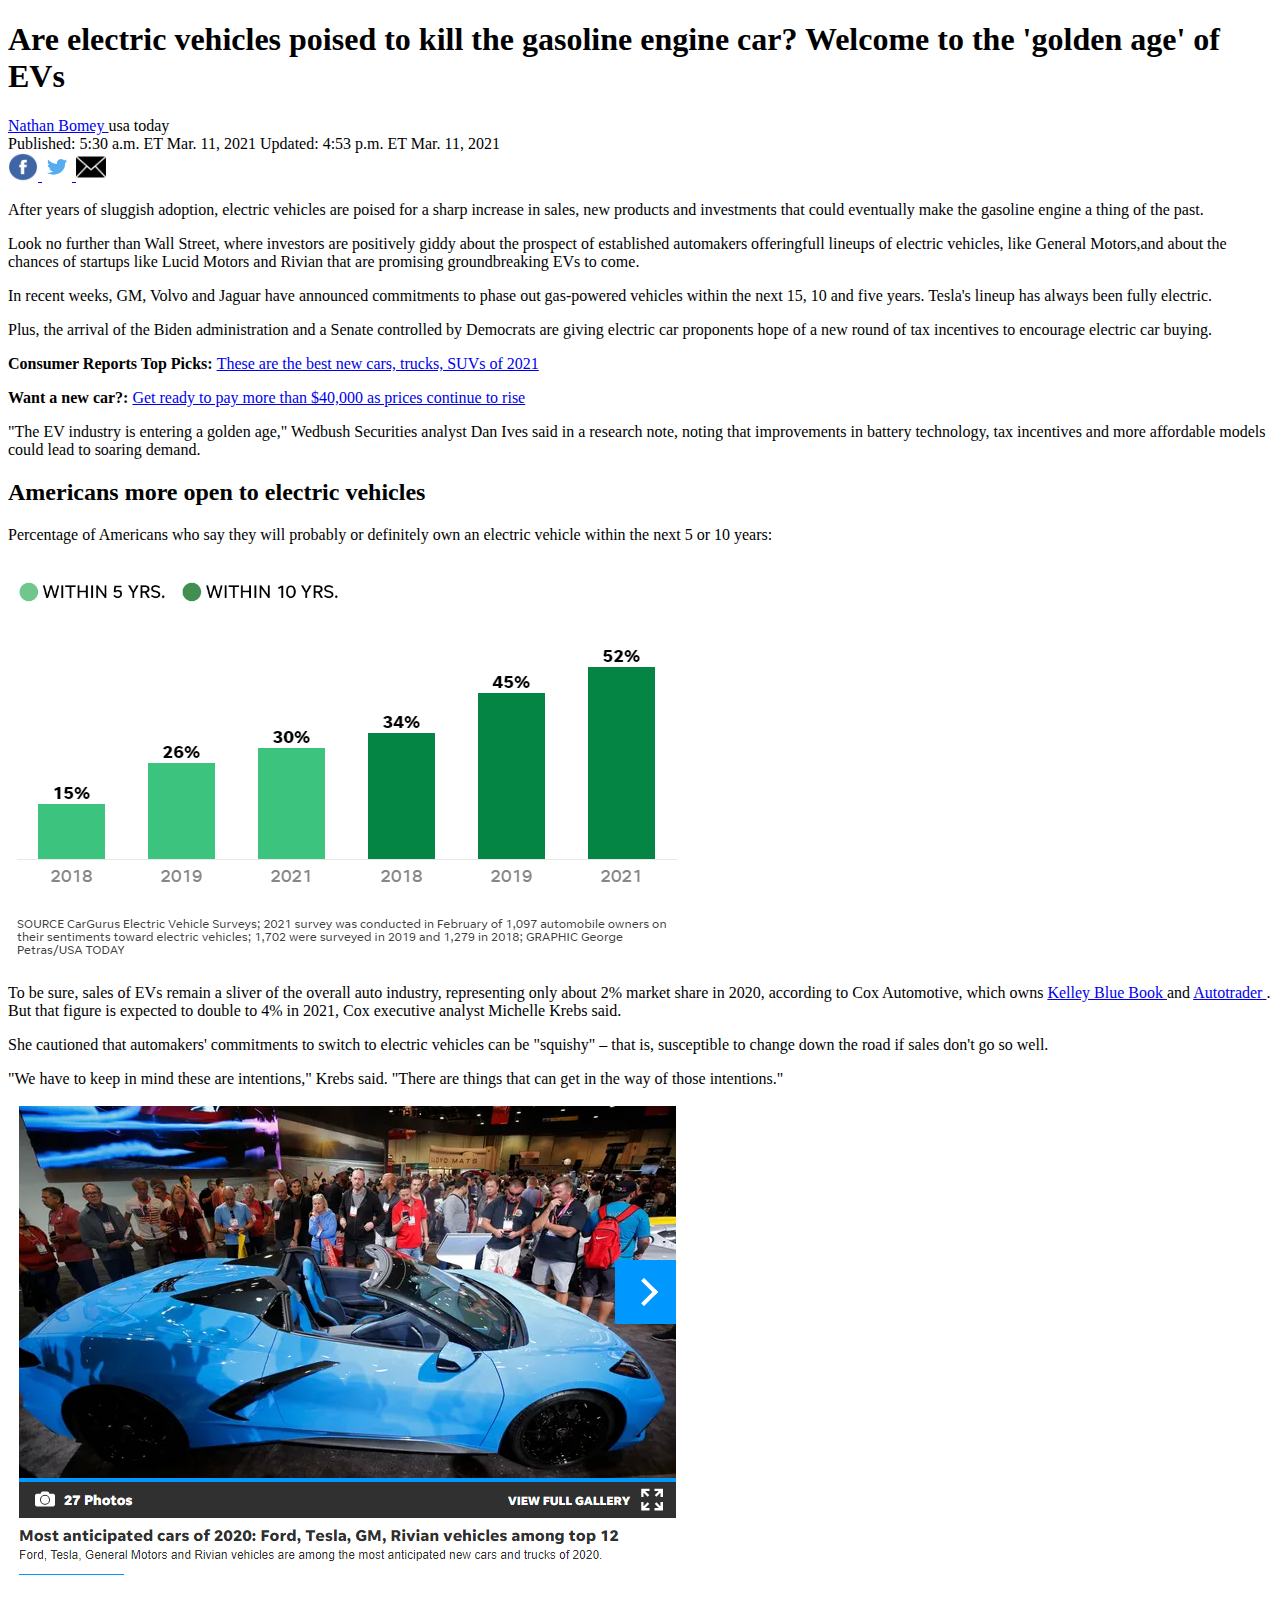
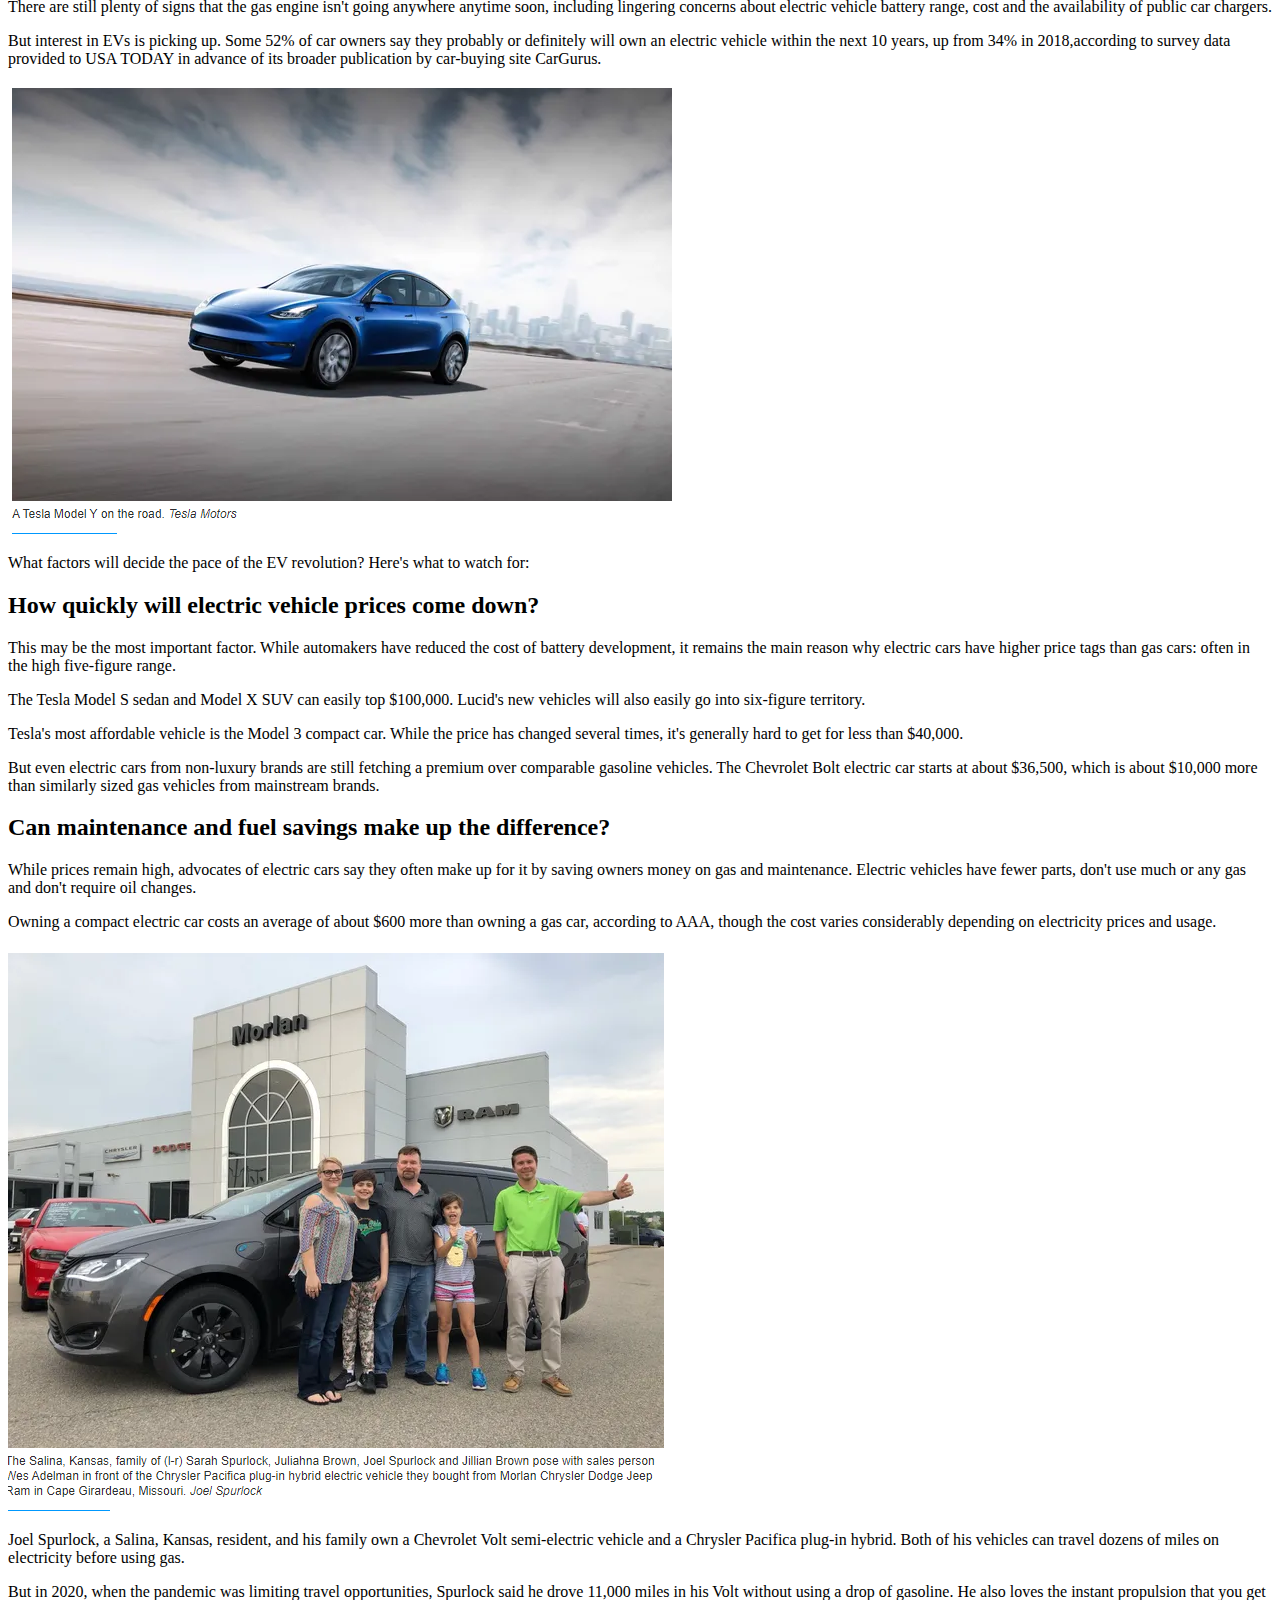
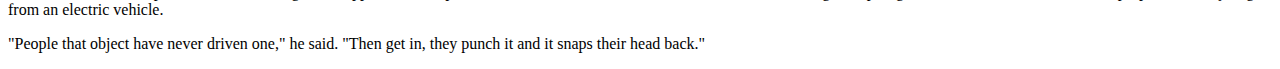
==== index.html @ 14d00162 "edicion" ====
<!DOCTYPE html>
<html>
    <head>
        <title>Electric vehicles threaten engines: GM, Volvo, Jaguar ditch gas cars</title> 
    </head>
    <body>
        <h1>
            Are electric vehicles poised to kill the gasoline engine car? Welcome to the 'golden age' of EVs
        </h1>
        <a href="https://www.usatoday.com/staff/2646746001/nathan-bomey/">
            Nathan Bomey
        </a> usa today
        <div>
            Published: 5:30 a.m. ET Mar. 11, 2021 Updated: 4:53 p.m. ET Mar. 11, 2021
        </div>
        <a href="https://www.facebook.com/dialog/share?display=popup&app_id=215046668549694&href=https%3A%2F%2Fwww.usatoday.com%2Fstory%2Fmoney%2Fcars%2F2021%2F03%2F11%2Felectric-vehicles-tesla-gm-lucid-rivian-volvo-gas-cars%2F4581584001%2F">
            <img src="facebook.png" width="30" height="28">
        </a>
        <a href="https://twitter.com/intent/tweet?url=https%3A%2F%2Fwww.usatoday.com%2Fstory%2Fmoney%2Fcars%2F2021%2F03%2F11%2Felectric-vehicles-tesla-gm-lucid-rivian-volvo-gas-cars%2F4581584001%2F&text=Are%20electric%20vehicles%20poised%20to%20kill%20the%20gasoline%20engine%20car%3F%20Welcome%20to%20the%20%27golden%20age%27%20of%20EVs&via=
        usatoday">
            <img src="twitter.png" width="30" height="28">
        </a>
        <a href="mailto:?subject=Are%20electric%20vehicles%20poised%20to%20kill%20the%20gasoline%20engine%20car%3F%20Welcome%20to%20the%20'golden%20age'%20of%20EVs%20-%20from%20USA%20TODAY&amp;body=Are%20electric%20vehicles%20poised%20to%20kill%20the%20gasoline%20engine%20car%3F%20Welcome%20to%20the%20'golden%20age'%20of%20EVs%0A%0AAfter%20years%20of%20sluggish%20adoption%2C%20electric%20cars%20are%20poised%20for%20a%20surge%20in%20sales%20and%20products%20that%20could%20make%20the%20gas%20engine%20a%20thing%20of%20the%20past.%0A%0ACheck%20out%20this%20story%20on%20usatoday.com%3A%20https%3A%2F%2Fwww.usatoday.com%2Fstory%2Fmoney%2Fcars%2F2021%2F03%2F11%2Felectric-vehicles-tesla-gm-lucid-rivian-volvo-gas-cars%2F4581584001%2F">
            <img src="sobre.png" width="30" height="28">
        </a>
        <p>
            After years of sluggish adoption, electric vehicles are poised for a sharp increase in sales,
            new products and investments that could eventually make the gasoline engine a thing of the past.
        </p>
        <p>
            Look no further than Wall Street, where investors are positively giddy about the prospect of established 
            automakers offeringfull lineups of electric vehicles, like General Motors,and about the chances of startups
            like Lucid Motors and Rivian that are promising groundbreaking EVs to come.
        </p> 
        <p>
            In recent weeks, GM, Volvo and Jaguar have announced commitments to phase out gas-powered vehicles 
            within the next 15, 10 and five years. Tesla's lineup has always been fully electric.
        </p>
        <p>
            Plus, the arrival of the Biden administration and a Senate controlled by Democrats are giving electric
            car proponents hope of a new round of tax incentives to encourage electric car buying.
        </p>
        <p>
            <strong>
                Consumer Reports Top Picks:
            </strong>
            <a href="https://www.usatoday.com/story/money/cars/2021/02/18/consumer-reports-2021-top-picks-new-cars-trucks-suvs/6763979002/">
            These are the best new cars, trucks, SUVs of 2021
            </a>
        </p>
        <p>
            <strong>
                Want a new car?:
            </strong>
            <a href="https://www.usatoday.com/story/money/cars/2021/01/07/new-cars-trucks-suvs-financing-downpayment-prices/4139776001/">
                Get ready to pay more than $40,000 as prices continue to rise
            </a>
        </p>      
        <p>
            "The EV industry is entering a golden age," Wedbush Securities analyst Dan Ives said in a research note, 
            noting that improvements in battery technology, tax incentives and more affordable models could lead to 
            soaring demand.
        </p>  
        <h2>
             <strong>
                Americans more open to electric vehicles
             </strong>
        </h2> 
        <p>
            Percentage of Americans who say they will probably or definitely own an electric vehicle within the next
             5 or 10 years:
        </p> 
        <img src="grafico.png">
        <p>
            To be sure, sales of EVs remain a sliver of the overall auto industry, representing only about 2% market 
            share in 2020, according to Cox Automotive, which owns 
            <a href="https://www.kbb.com">
                Kelley Blue Book
            </a>  and 
            <a href="https://www.autotrader.com">
                Autotrader
            </a> . But that figure 
            is expected to double to 4% in 2021, Cox executive analyst Michelle Krebs said.
        </p>
        <p>
            She cautioned that automakers' commitments to switch to electric vehicles can be "squishy" – that is, 
            susceptible to change down the road if sales don't go so well.
        </p>
        <p>
            "We have to keep in mind these are intentions," Krebs said. "There are things that can get in the way 
            of those intentions."
        </p>
        <img src="gallery.png">
        <p>
            There are still plenty of signs that the gas engine isn't going anywhere anytime soon, including 
            lingering concerns about electric vehicle battery range, cost and the availability of public car chargers.
        </p>
        <p>
            But interest in EVs is picking up. Some 52% of car owners say they probably or definitely will own an 
            electric vehicle within the next 10 years, up from 34% in 2018,according to survey data provided to USA
             TODAY in advance of its broader publication by car-buying site CarGurus.
        </p>
        <img src="tesla.png">
        <p>
            What factors will decide the pace of the EV revolution? Here's what to watch for:
        </p>
        <h2>
            <strong>
                How quickly will electric vehicle prices come down?
            </strong> 
        </h2>
        <p>
            This may be the most important factor. While automakers have reduced the cost of battery development,
             it remains the main reason why electric cars have higher price tags than gas cars: often in the high 
             five-figure range.
        </p>
        <p>
            The Tesla Model S sedan and Model X SUV can easily top $100,000. Lucid's new vehicles will also easily
             go into six-figure territory.
        </p>
        <p>
            Tesla's most affordable vehicle is the Model 3 compact car. While the price has changed several times, 
            it's generally hard to get for less than $40,000.
        </p>
        <p>
            But even electric cars from non-luxury brands are still fetching a premium over comparable gasoline 
            vehicles. The Chevrolet Bolt electric car starts at about $36,500, which is about $10,000 more than 
            similarly sized gas vehicles from mainstream brands.
        </p>
        <h2>
            <strong>
                Can maintenance and fuel savings make up the difference?
            </strong>
        </h2>
        <p>
            
            While prices remain high, advocates of electric cars say they often make up for it by saving owners
             money on gas and maintenance. Electric vehicles have fewer parts, don't use much or any gas and don't
              require oil changes.
        </p>
        <p>
            Owning a compact electric car costs an average of about $600 more than owning a gas car, according to AAA,
             though the cost varies considerably depending on electricity prices and usage.
        </p>
        <img src="family.png">
        <p>
            Joel Spurlock, a Salina, Kansas, resident, and his family own a Chevrolet Volt semi-electric vehicle and a
             Chrysler Pacifica plug-in hybrid. Both of his vehicles can travel dozens of miles on electricity before 
             using gas.
        </p>
        <p>
            But in 2020, when the pandemic was limiting travel opportunities, Spurlock said he drove 11,000 miles in
             his Volt without using a drop of gasoline. He also loves the instant propulsion that you get from an 
             electric vehicle.
        </p>
        <p>
            "People that object have never driven one," he said. "Then get in, they punch it and it snaps their head 
            back."
        </p>
    </body>



</html>
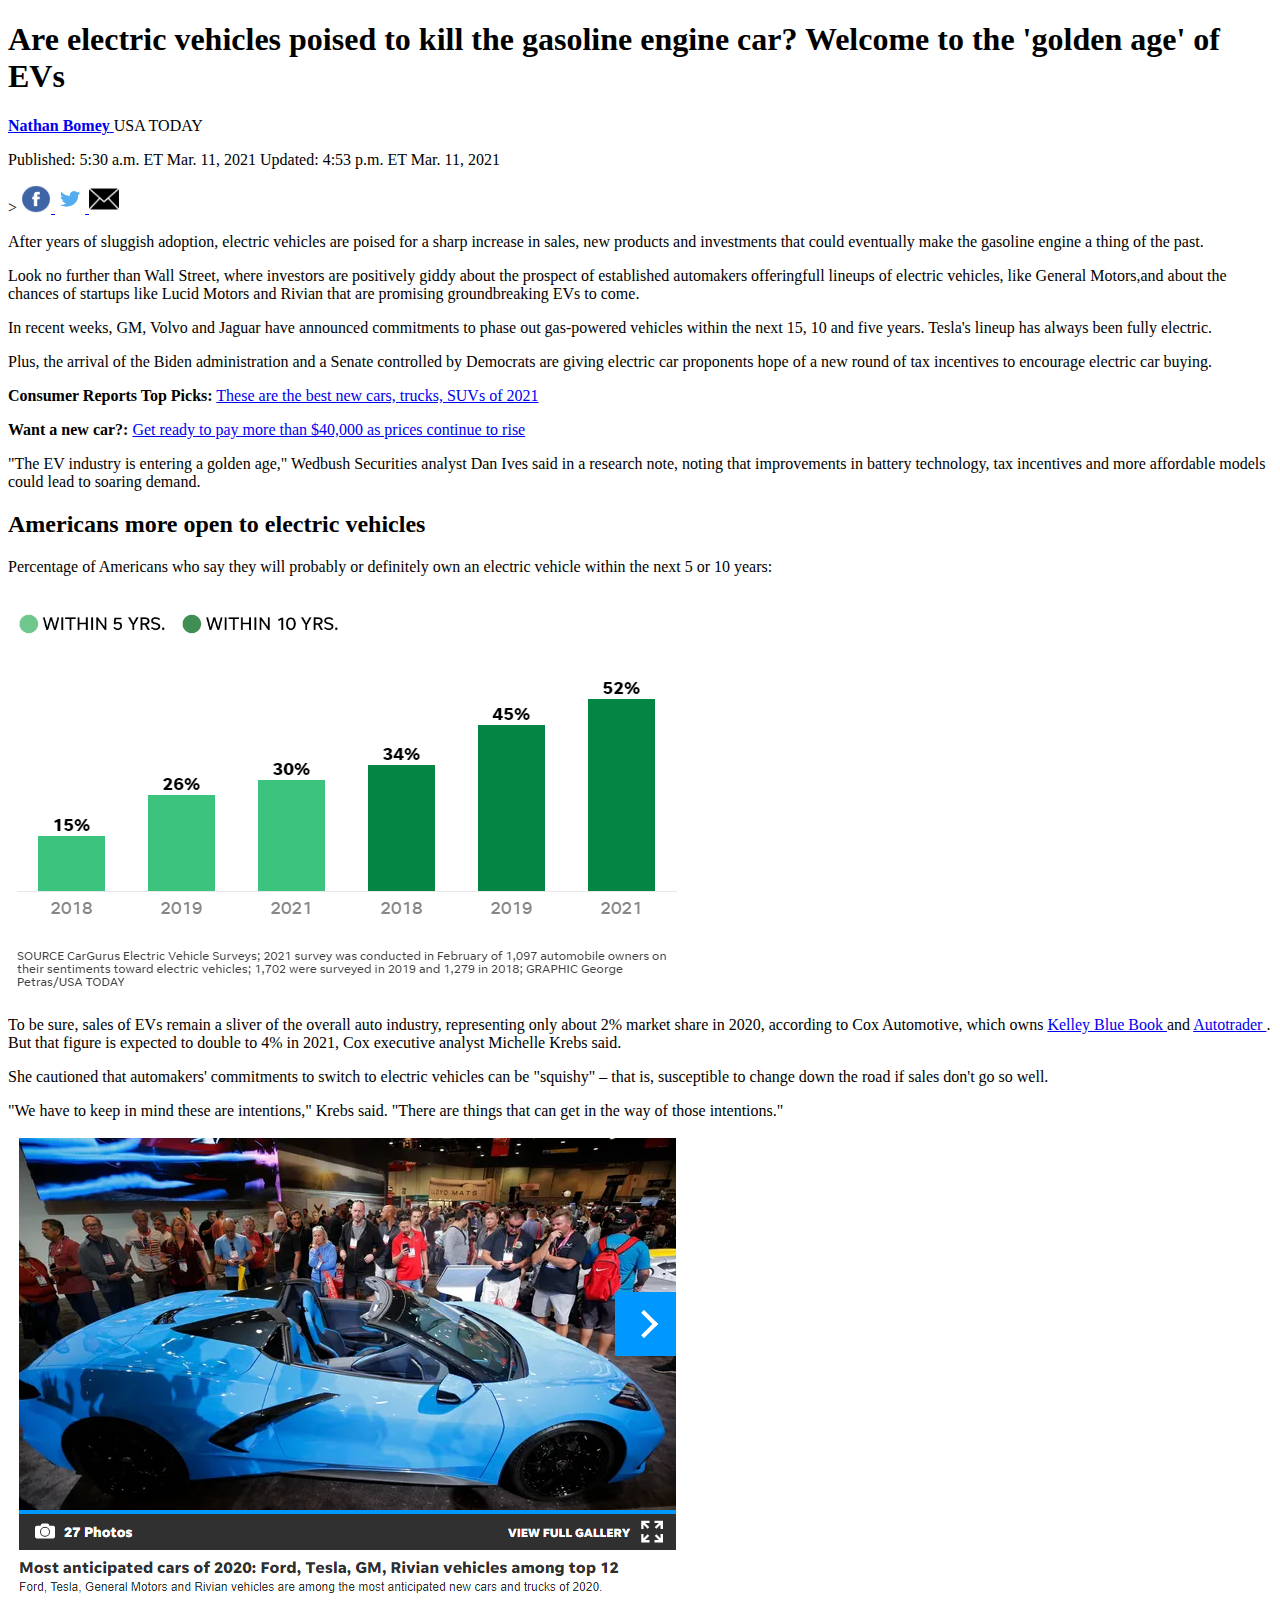
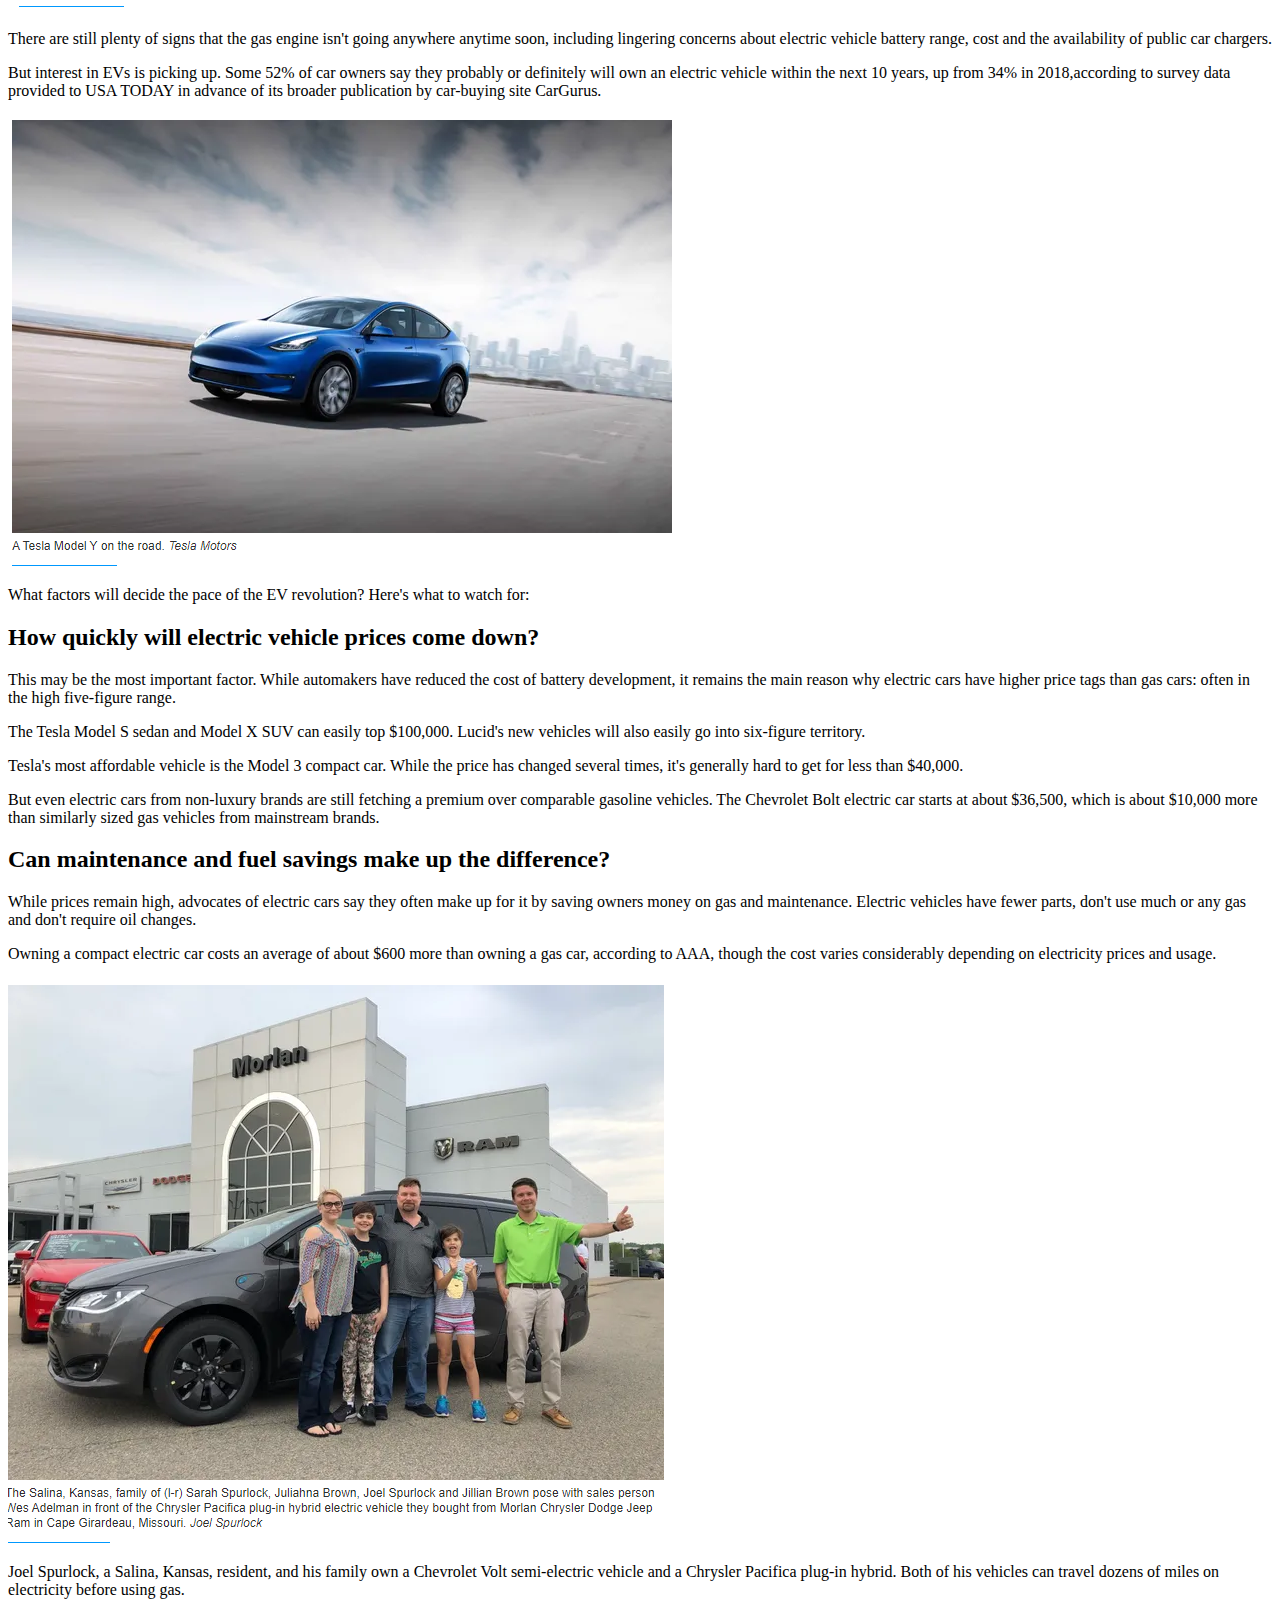
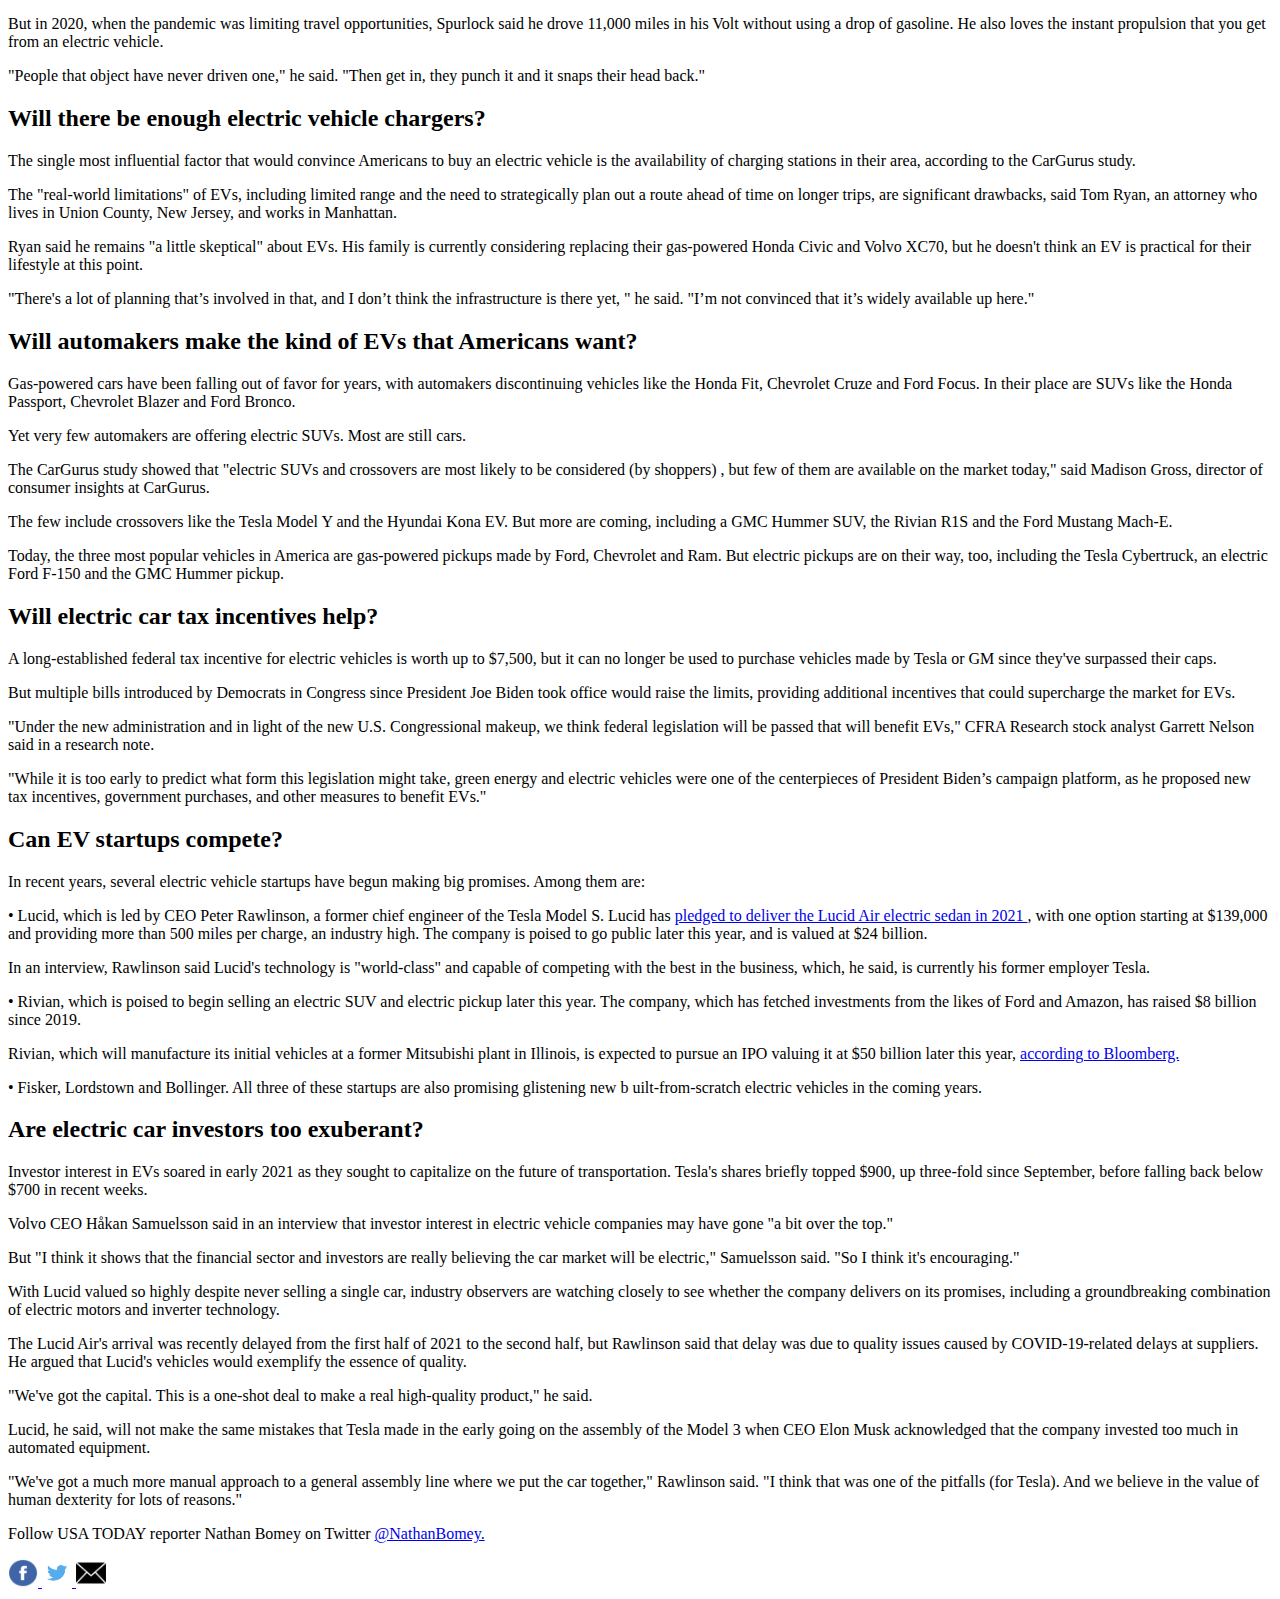
==== commit 79986fcc: "Correccion strong" ====
--- a/index.html
+++ b/index.html
@@ -8,20 +8,23 @@
             Are electric vehicles poised to kill the gasoline engine car? Welcome to the 'golden age' of EVs
         </h1>
         <a href="https://www.usatoday.com/staff/2646746001/nathan-bomey/">
-            Nathan Bomey
-        </a> usa today
-        <div>
+            <strong>Nathan Bomey</strong>
+        </a> 
+        <span style="text-transform:uppercase;">
+            usa today
+        </span>
+        <p>
             Published: 5:30 a.m. ET Mar. 11, 2021 Updated: 4:53 p.m. ET Mar. 11, 2021
-        </div>
+        </p>>
         <a href="https://www.facebook.com/dialog/share?display=popup&app_id=215046668549694&href=https%3A%2F%2Fwww.usatoday.com%2Fstory%2Fmoney%2Fcars%2F2021%2F03%2F11%2Felectric-vehicles-tesla-gm-lucid-rivian-volvo-gas-cars%2F4581584001%2F">
-            <img src="facebook.png" width="30" height="28">
+            <img src="semana 6/facebook.png" width="30" height="28">
         </a>
         <a href="https://twitter.com/intent/tweet?url=https%3A%2F%2Fwww.usatoday.com%2Fstory%2Fmoney%2Fcars%2F2021%2F03%2F11%2Felectric-vehicles-tesla-gm-lucid-rivian-volvo-gas-cars%2F4581584001%2F&text=Are%20electric%20vehicles%20poised%20to%20kill%20the%20gasoline%20engine%20car%3F%20Welcome%20to%20the%20%27golden%20age%27%20of%20EVs&via=
         usatoday">
-            <img src="twitter.png" width="30" height="28">
+            <img src="semana 6/twitter.png" width="30" height="28">
         </a>
         <a href="mailto:?subject=Are%20electric%20vehicles%20poised%20to%20kill%20the%20gasoline%20engine%20car%3F%20Welcome%20to%20the%20'golden%20age'%20of%20EVs%20-%20from%20USA%20TODAY&amp;body=Are%20electric%20vehicles%20poised%20to%20kill%20the%20gasoline%20engine%20car%3F%20Welcome%20to%20the%20'golden%20age'%20of%20EVs%0A%0AAfter%20years%20of%20sluggish%20adoption%2C%20electric%20cars%20are%20poised%20for%20a%20surge%20in%20sales%20and%20products%20that%20could%20make%20the%20gas%20engine%20a%20thing%20of%20the%20past.%0A%0ACheck%20out%20this%20story%20on%20usatoday.com%3A%20https%3A%2F%2Fwww.usatoday.com%2Fstory%2Fmoney%2Fcars%2F2021%2F03%2F11%2Felectric-vehicles-tesla-gm-lucid-rivian-volvo-gas-cars%2F4581584001%2F">
-            <img src="sobre.png" width="30" height="28">
+            <img src="semana 6/sobre.png" width="30" height="28">
         </a>
         <p>
             After years of sluggish adoption, electric vehicles are poised for a sharp increase in sales,
@@ -41,17 +44,13 @@
             car proponents hope of a new round of tax incentives to encourage electric car buying.
         </p>
         <p>
-            <strong>
-                Consumer Reports Top Picks:
-            </strong>
+            <strong>Consumer Reports Top Picks:</strong>
             <a href="https://www.usatoday.com/story/money/cars/2021/02/18/consumer-reports-2021-top-picks-new-cars-trucks-suvs/6763979002/">
             These are the best new cars, trucks, SUVs of 2021
             </a>
         </p>
         <p>
-            <strong>
-                Want a new car?:
-            </strong>
+            <strong>Want a new car?:</strong>
             <a href="https://www.usatoday.com/story/money/cars/2021/01/07/new-cars-trucks-suvs-financing-downpayment-prices/4139776001/">
                 Get ready to pay more than $40,000 as prices continue to rise
             </a>
@@ -62,15 +61,13 @@
             soaring demand.
         </p>  
         <h2>
-             <strong>
-                Americans more open to electric vehicles
-             </strong>
+             <strong>Americans more open to electric vehicles</strong>
         </h2> 
         <p>
             Percentage of Americans who say they will probably or definitely own an electric vehicle within the next
              5 or 10 years:
         </p> 
-        <img src="grafico.png">
+        <img src="semana 6/grafico.png">
         <p>
             To be sure, sales of EVs remain a sliver of the overall auto industry, representing only about 2% market 
             share in 2020, according to Cox Automotive, which owns 
@@ -90,7 +87,7 @@
             "We have to keep in mind these are intentions," Krebs said. "There are things that can get in the way 
             of those intentions."
         </p>
-        <img src="gallery.png">
+        <img src="semana 6/gallery.png">
         <p>
             There are still plenty of signs that the gas engine isn't going anywhere anytime soon, including 
             lingering concerns about electric vehicle battery range, cost and the availability of public car chargers.
@@ -100,14 +97,12 @@
             electric vehicle within the next 10 years, up from 34% in 2018,according to survey data provided to USA
              TODAY in advance of its broader publication by car-buying site CarGurus.
         </p>
-        <img src="tesla.png">
+        <img src="semana 6/tesla.png">
         <p>
             What factors will decide the pace of the EV revolution? Here's what to watch for:
         </p>
         <h2>
-            <strong>
-                How quickly will electric vehicle prices come down?
-            </strong> 
+            <strong>How quickly will electric vehicle prices come down?</strong> 
         </h2>
         <p>
             This may be the most important factor. While automakers have reduced the cost of battery development,
@@ -128,9 +123,7 @@
             similarly sized gas vehicles from mainstream brands.
         </p>
         <h2>
-            <strong>
-                Can maintenance and fuel savings make up the difference?
-            </strong>
+            <strong>Can maintenance and fuel savings make up the difference?</strong>
         </h2>
         <p>
             
@@ -142,7 +135,7 @@
             Owning a compact electric car costs an average of about $600 more than owning a gas car, according to AAA,
              though the cost varies considerably depending on electricity prices and usage.
         </p>
-        <img src="family.png">
+        <img src="semana 6/family.png">
         <p>
             Joel Spurlock, a Salina, Kansas, resident, and his family own a Chevrolet Volt semi-electric vehicle and a
              Chrysler Pacifica plug-in hybrid. Both of his vehicles can travel dozens of miles on electricity before 
@@ -157,8 +150,161 @@
             "People that object have never driven one," he said. "Then get in, they punch it and it snaps their head 
             back."
         </p>
-    </body>
+        <h2>
+            <strong>Will there be enough electric vehicle chargers?</strong>
+        </h2>
+        <p>
+            The single most influential factor that would convince Americans to buy an electric vehicle is the 
+            availability of charging stations in their area, according to the CarGurus study.
+        </p>
+        <p>
+            The "real-world limitations" of EVs, including limited range and the need to strategically plan out a route
+             ahead of time on longer trips, are significant drawbacks, said Tom Ryan, an attorney who lives in Union
+              County, New Jersey, and works in Manhattan.
+        </p>
+        <p>
+            Ryan said he remains "a little skeptical" about EVs. His family is currently considering replacing their 
+            gas-powered Honda Civic and Volvo XC70, but he doesn't think an EV is practical for their lifestyle at 
+            this point.
+        </p>
+        <p>
+            "There's a lot of planning that’s involved in that, and I don’t think the infrastructure is there yet,
+            " he said. "I’m not convinced that it’s widely available up here."
+        </p>
+        <h2>
+            <strong>Will automakers make the kind of EVs that Americans want?</strong>
+        </h2>
+        <p>
+            Gas-powered cars have been falling out of favor for years, with automakers discontinuing vehicles like 
+            the Honda Fit, Chevrolet Cruze and Ford Focus. In their place are SUVs like the Honda Passport, 
+            Chevrolet Blazer and Ford Bronco.
+        </p>
+        <p>
+            Yet very few automakers are offering electric SUVs. Most are still cars.
+        </p>
+        <p>
+            The CarGurus study showed that "electric SUVs and crossovers are most likely to be considered (by shoppers)
+            , but few of them are available on the market today," said Madison Gross, director of consumer insights at 
+            CarGurus.    
+        </p>
+        <p>
+            The few include crossovers like the Tesla Model Y and the Hyundai Kona EV. But more are coming, including
+             a GMC Hummer SUV, the Rivian R1S and the Ford Mustang Mach-E.
+        </p>
+        <p>
+            Today, the three most popular vehicles in America are gas-powered pickups made by Ford, Chevrolet and Ram.
+             But electric pickups are on their way, too, including the Tesla Cybertruck, an electric Ford F-150 and the
+              GMC Hummer pickup.
+        </p>
+        <h2>
+            <strong>Will electric car tax incentives help?</strong>
+        </h2>
+        <p>
+            A long-established federal tax incentive for electric vehicles is worth up to $7,500, but it can no longer
+             be used to purchase vehicles made by Tesla or GM since they've surpassed their caps.
+        </p>
+        <p>
+            But multiple bills introduced by Democrats in Congress since President Joe Biden took office would raise 
+            the limits, providing additional incentives that could supercharge the market for EVs.
+        </p>
+        <p>
+            "Under the new administration and in light of the new U.S. Congressional makeup, we think federal 
+            legislation will be passed that will benefit EVs," CFRA Research stock analyst Garrett Nelson said in a 
+            research note.
+        </p>
+        <p>
+            "While it is too early to predict what form this legislation might take, green energy and electric vehicles
+             were one of the centerpieces of President Biden’s campaign platform, as he proposed new tax incentives, 
+             government purchases, and other measures to benefit EVs."
+        </p>
+        <h2>
+            <strong>Can EV startups compete?</strong>
+        </h2>
+        <p>
+            In recent years, several electric vehicle startups have begun making big promises. Among them are:
+        </p>
+        <p>
+            • Lucid, which is led by CEO Peter Rawlinson, a former chief engineer of the Tesla Model S. Lucid has
+            <a href="https://www.usatoday.com/story/money/cars/2020/09/09/lucid-air-lucid-motors-electric-car/5748925002/">
+                 pledged to deliver the Lucid Air electric sedan in 2021
+            </a>
+            , with one option starting at $139,000 and 
+             providing more than 500 miles per charge, an industry high. The company is poised to go public later 
+             this year, and is valued at $24 billion.
+        </p>
+        <p>
+             In an interview, Rawlinson said Lucid's technology is "world-class" and capable of competing with the 
+             best in the business, which, he said, is currently his former employer Tesla.
+        </p>
+        <p>
+            • Rivian, which is poised to begin selling an electric SUV and electric pickup later this year. The 
+            company, which has fetched investments from the likes of Ford and Amazon, has raised $8 billion since 2019.
+        </p>
+        <p>
+            Rivian, which will manufacture its initial vehicles at a former Mitsubishi plant in Illinois, is expected 
+            to pursue an IPO valuing it at $50 billion later this year, 
+            <a href="https://www.bloomberg.com/news/articles/2021-03-09/amazon-backed-rivian-seeks-3-in-a-row-ev-debuts-defying-history">
+                according to Bloomberg.
+            </a>
+        </p>
+        <p>
+            • Fisker, Lordstown and Bollinger. All three of these startups are also promising glistening new b
+            uilt-from-scratch electric vehicles in the coming years.
+        </p>
+        <h2>
+            <strong>Are electric car investors too exuberant?</strong>
+        </h2>
+        <p>
+            Investor interest in EVs soared in early 2021 as they sought to capitalize on the future of transportation.
+             Tesla's shares briefly topped $900, up three-fold since September, before falling back below $700 in 
+             recent weeks. 
+        </p>
+        <p>
+            Volvo CEO Håkan Samuelsson said in an interview that investor interest in electric vehicle companies may 
+            have gone "a bit over the top."
+        </p>
+        <p>
+            But "I think it shows that the financial sector and investors are really believing the car market will 
+            be electric," Samuelsson said. "So I think it's encouraging."
+        </p>
+        <p>
+            With Lucid valued so highly despite never selling a single car, industry observers are watching closely 
+            to see whether the company delivers on its promises, including a groundbreaking combination of electric 
+            motors and inverter technology.
+        </p>
+        <p>
+            The Lucid Air's arrival was recently delayed from the first half of 2021 to the second half, but Rawlinson
+             said that delay was due to quality issues caused by COVID-19-related delays at suppliers. He argued that 
+             Lucid's vehicles would exemplify the essence of quality.
+        </p>
+        <p>
+            "We've got the capital. This is a one-shot deal to make a real high-quality product," he said.
+        </p>
+        <p>
+            Lucid, he said, will not make the same mistakes that Tesla made in the early going on the assembly of the
+             Model 3 when CEO Elon Musk acknowledged that the company invested too much in automated equipment.
+        </p>
+        <p>
+            "We've got a much more manual approach to a general assembly line where we put the car together," 
+            Rawlinson said. "I think that was one of the pitfalls (for Tesla). And we believe in the value of human
+             dexterity for lots of reasons."
+        </p>
+        <p>
+            Follow USA TODAY reporter Nathan Bomey on Twitter 
+            <a href="https://twitter.com/NathanBomey">
+                @NathanBomey.
+            </a>
+        </p>
+        <a href="https://www.facebook.com/dialog/share?display=popup&app_id=215046668549694&href=https%3A%2F%2Fwww.usatoday.com%2Fstory%2Fmoney%2Fcars%2F2021%2F03%2F11%2Felectric-vehicles-tesla-gm-lucid-rivian-volvo-gas-cars%2F4581584001%2F">
+            <img src="semana 6/facebook.png" width="30" height="28">
+        </a>
+        <a href="https://twitter.com/intent/tweet?url=https%3A%2F%2Fwww.usatoday.com%2Fstory%2Fmoney%2Fcars%2F2021%2F03%2F11%2Felectric-vehicles-tesla-gm-lucid-rivian-volvo-gas-cars%2F4581584001%2F&text=Are%20electric%20vehicles%20poised%20to%20kill%20the%20gasoline%20engine%20car%3F%20Welcome%20to%20the%20%27golden%20age%27%20of%20EVs&via=
+        usatoday">
+            <img src="semana 6/twitter.png" width="30" height="28">
+        </a>
+        <a href="mailto:?subject=Are%20electric%20vehicles%20poised%20to%20kill%20the%20gasoline%20engine%20car%3F%20Welcome%20to%20the%20'golden%20age'%20of%20EVs%20-%20from%20USA%20TODAY&amp;body=Are%20electric%20vehicles%20poised%20to%20kill%20the%20gasoline%20engine%20car%3F%20Welcome%20to%20the%20'golden%20age'%20of%20EVs%0A%0AAfter%20years%20of%20sluggish%20adoption%2C%20electric%20cars%20are%20poised%20for%20a%20surge%20in%20sales%20and%20products%20that%20could%20make%20the%20gas%20engine%20a%20thing%20of%20the%20past.%0A%0ACheck%20out%20this%20story%20on%20usatoday.com%3A%20https%3A%2F%2Fwww.usatoday.com%2Fstory%2Fmoney%2Fcars%2F2021%2F03%2F11%2Felectric-vehicles-tesla-gm-lucid-rivian-volvo-gas-cars%2F4581584001%2F">
+            <img src="semana 6/sobre.png" width="30" height="28">
+        </a>
 
-
-
+    </body>  
 </html>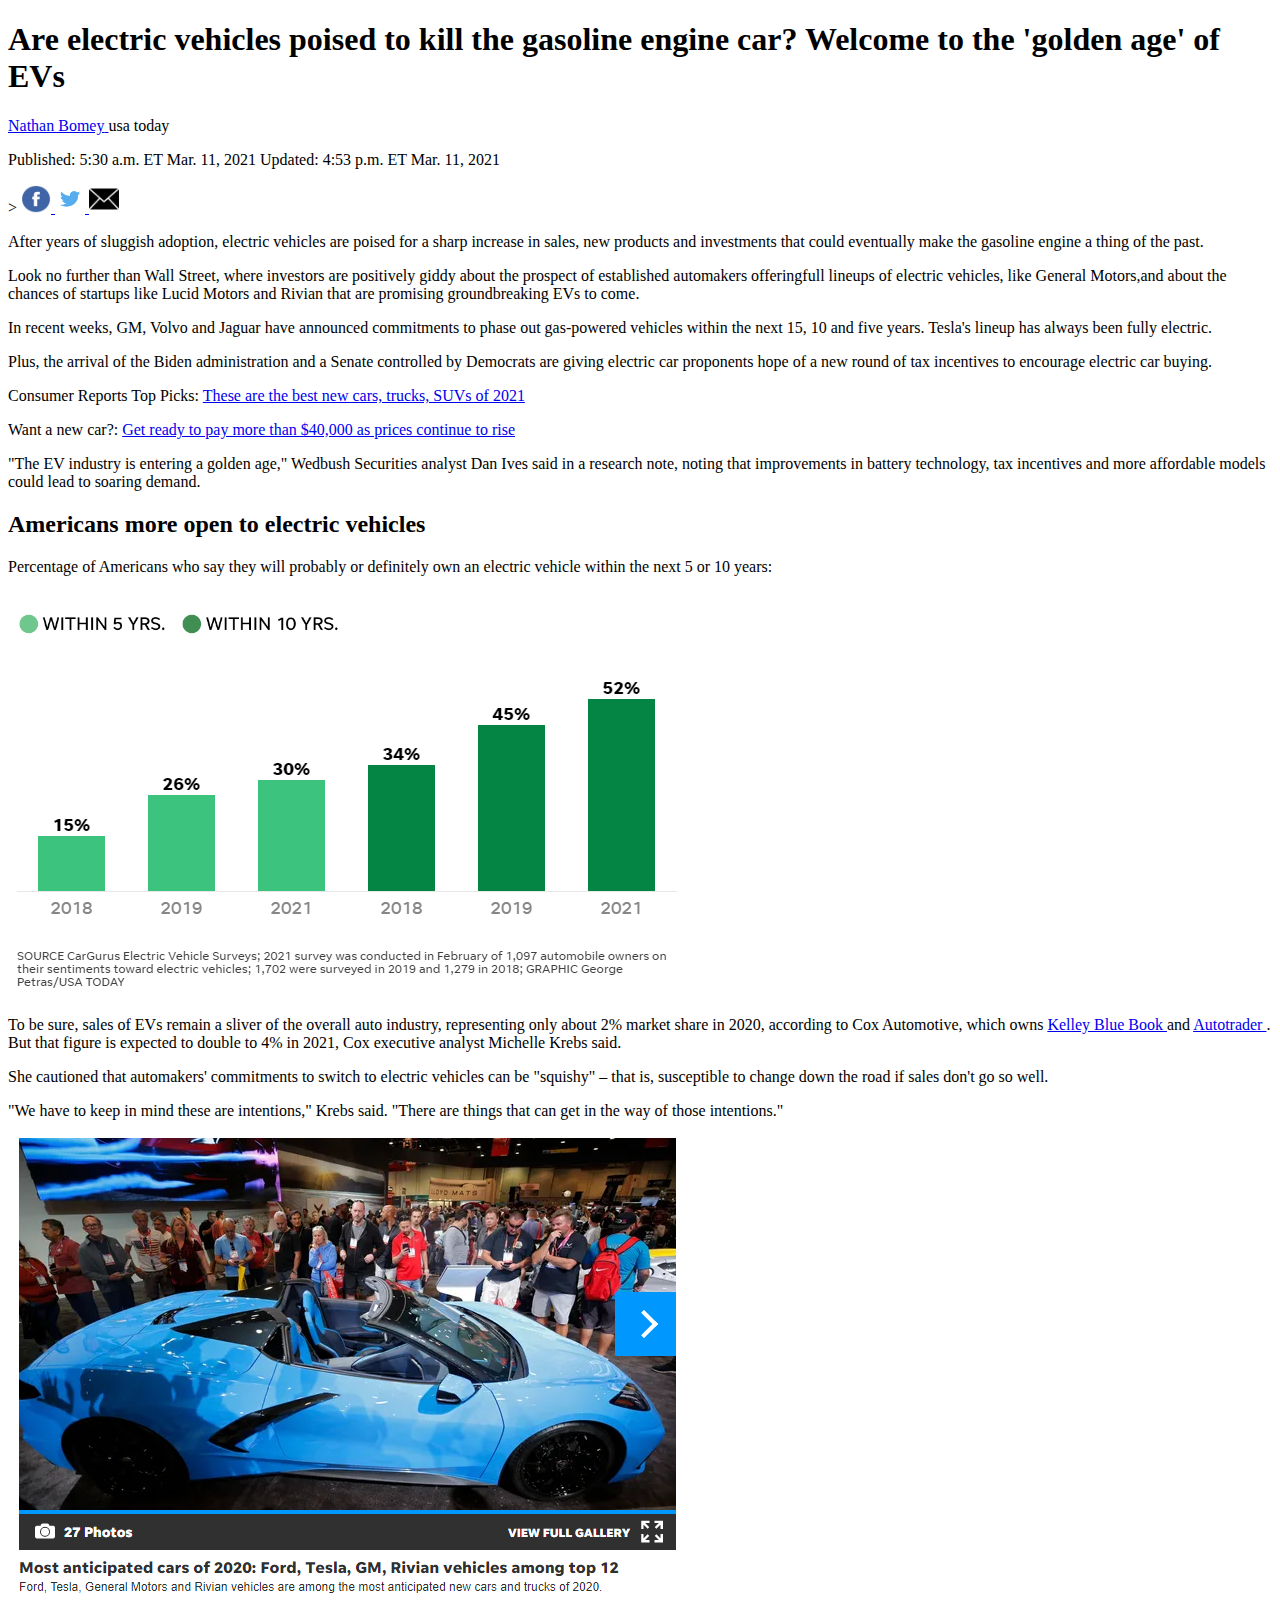
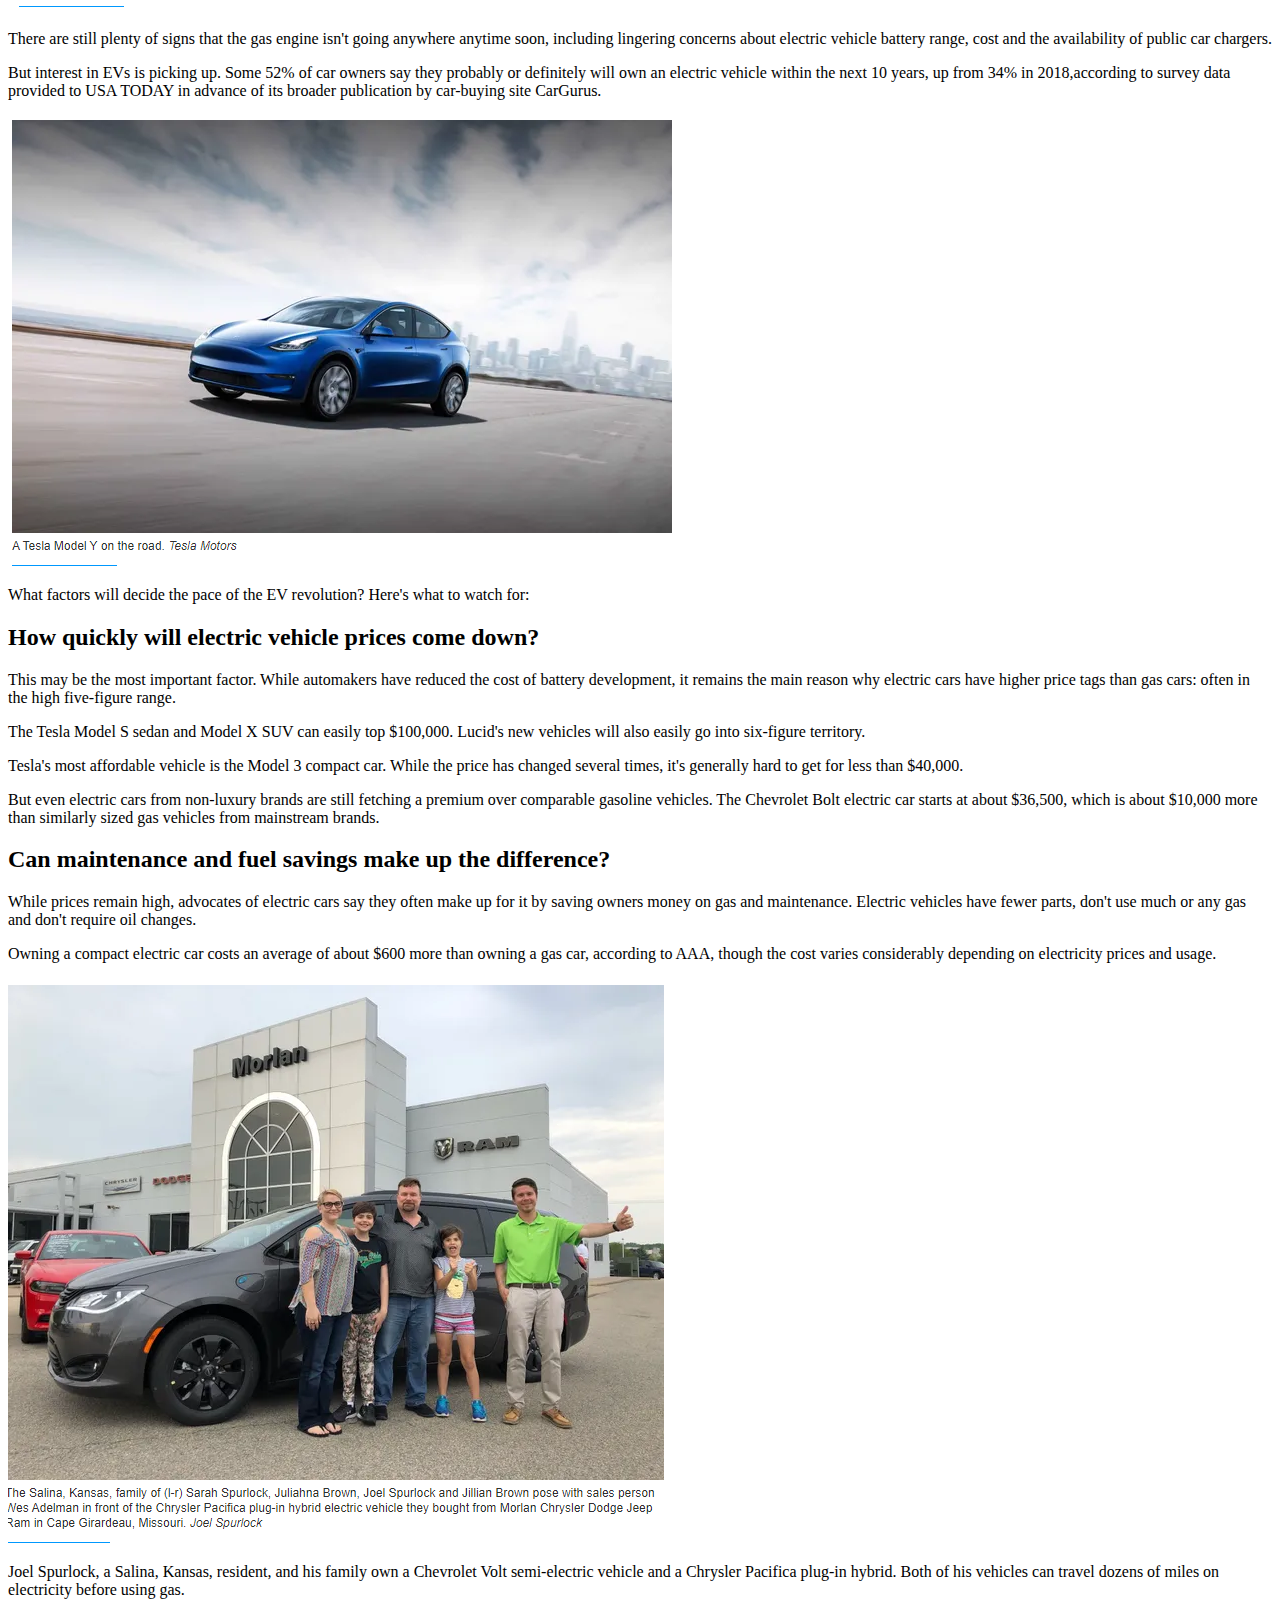
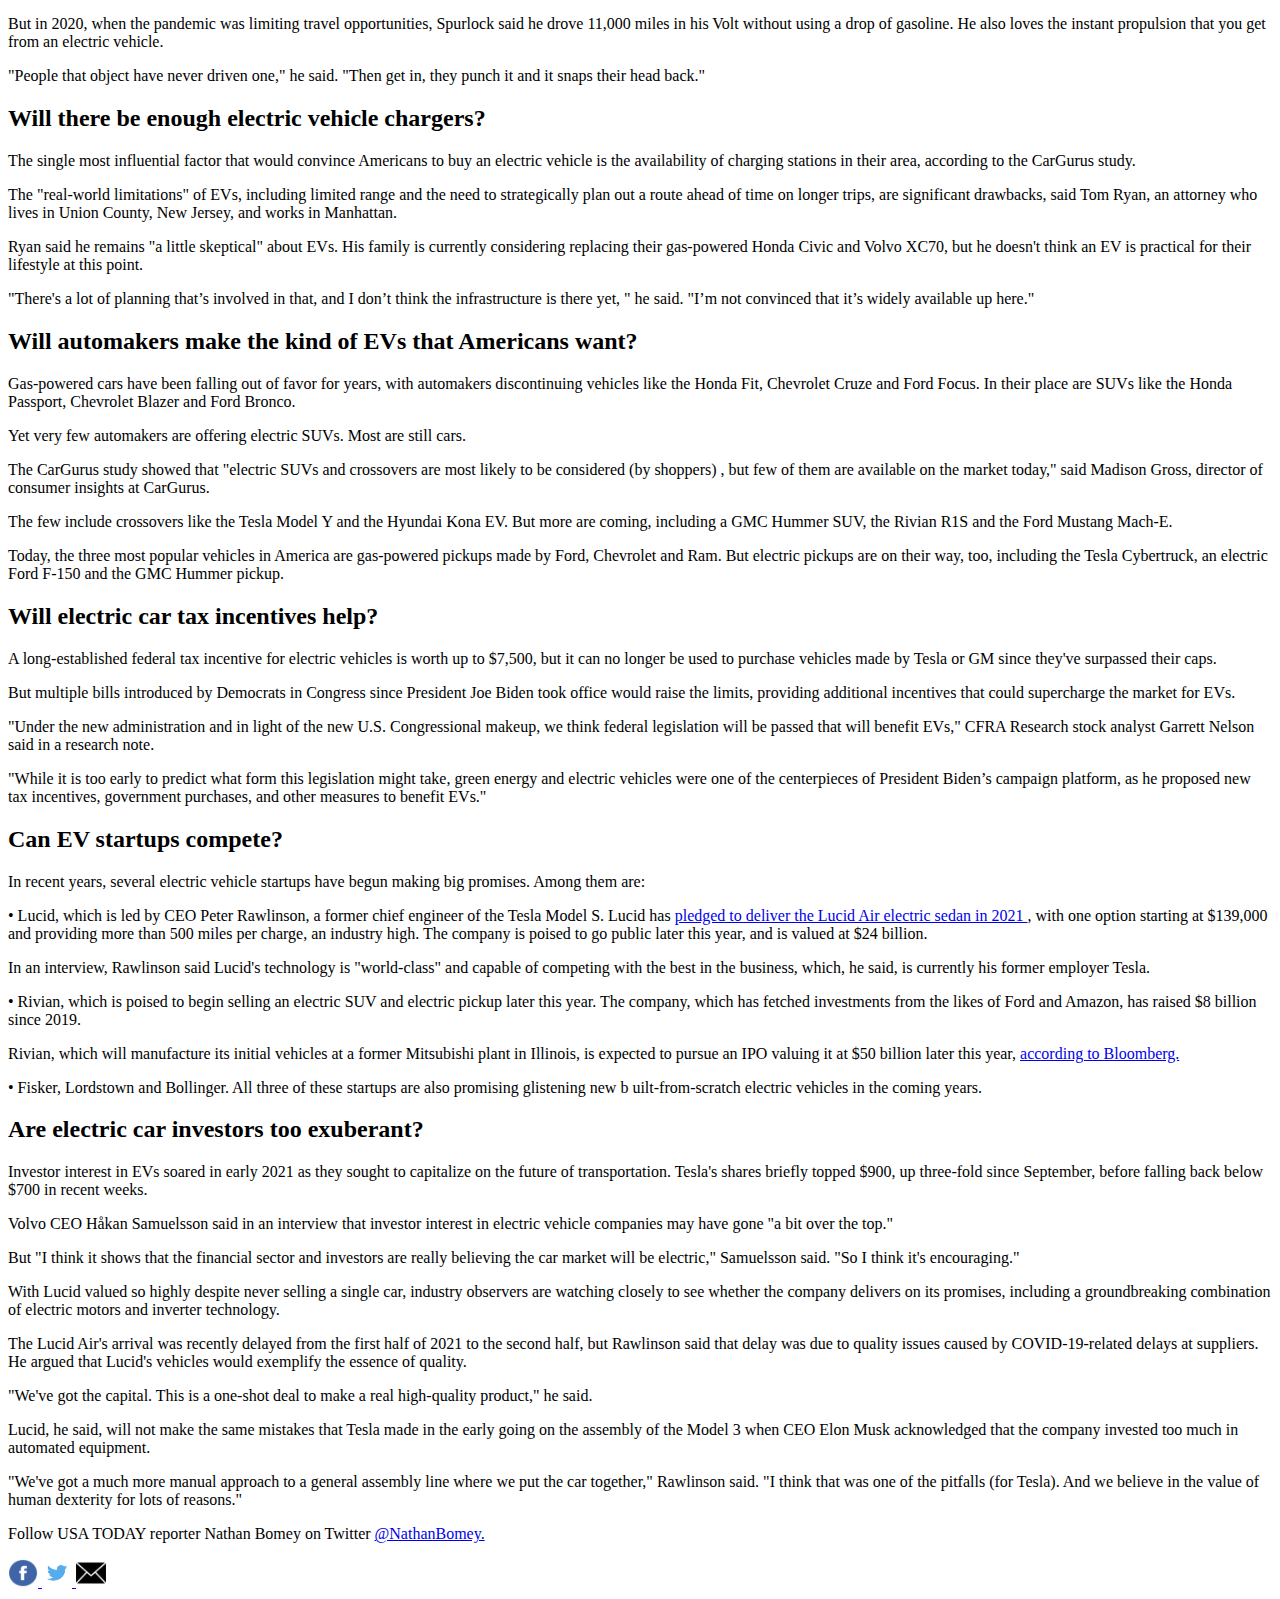
==== commit b547fe2e: "Apply css" ====
--- a/index.html
+++ b/index.html
@@ -2,29 +2,28 @@
 <html>
     <head>
         <title>Electric vehicles threaten engines: GM, Volvo, Jaguar ditch gas cars</title> 
+        <link rel="sylesheet" type="text/css" href="style.css">
     </head>
     <body>
         <h1>
             Are electric vehicles poised to kill the gasoline engine car? Welcome to the 'golden age' of EVs
         </h1>
         <a href="https://www.usatoday.com/staff/2646746001/nathan-bomey/">
-            <strong>Nathan Bomey</strong>
+            <span class="black">Nathan Bomey</span>
         </a> 
-        <span style="text-transform:uppercase;">
-            usa today
-        </span>
+        <span class="uper">usa today<span>
         <p>
             Published: 5:30 a.m. ET Mar. 11, 2021 Updated: 4:53 p.m. ET Mar. 11, 2021
         </p>>
         <a href="https://www.facebook.com/dialog/share?display=popup&app_id=215046668549694&href=https%3A%2F%2Fwww.usatoday.com%2Fstory%2Fmoney%2Fcars%2F2021%2F03%2F11%2Felectric-vehicles-tesla-gm-lucid-rivian-volvo-gas-cars%2F4581584001%2F">
-            <img src="semana 6/facebook.png" width="30" height="28">
+            <img src="semana 6/facebook.png" alt="Facebook Icon" width="30" height="28">
         </a>
         <a href="https://twitter.com/intent/tweet?url=https%3A%2F%2Fwww.usatoday.com%2Fstory%2Fmoney%2Fcars%2F2021%2F03%2F11%2Felectric-vehicles-tesla-gm-lucid-rivian-volvo-gas-cars%2F4581584001%2F&text=Are%20electric%20vehicles%20poised%20to%20kill%20the%20gasoline%20engine%20car%3F%20Welcome%20to%20the%20%27golden%20age%27%20of%20EVs&via=
         usatoday">
-            <img src="semana 6/twitter.png" width="30" height="28">
+            <img src="semana 6/twitter.png" alt="Twitter Icon"width="30" height="28">
         </a>
         <a href="mailto:?subject=Are%20electric%20vehicles%20poised%20to%20kill%20the%20gasoline%20engine%20car%3F%20Welcome%20to%20the%20'golden%20age'%20of%20EVs%20-%20from%20USA%20TODAY&amp;body=Are%20electric%20vehicles%20poised%20to%20kill%20the%20gasoline%20engine%20car%3F%20Welcome%20to%20the%20'golden%20age'%20of%20EVs%0A%0AAfter%20years%20of%20sluggish%20adoption%2C%20electric%20cars%20are%20poised%20for%20a%20surge%20in%20sales%20and%20products%20that%20could%20make%20the%20gas%20engine%20a%20thing%20of%20the%20past.%0A%0ACheck%20out%20this%20story%20on%20usatoday.com%3A%20https%3A%2F%2Fwww.usatoday.com%2Fstory%2Fmoney%2Fcars%2F2021%2F03%2F11%2Felectric-vehicles-tesla-gm-lucid-rivian-volvo-gas-cars%2F4581584001%2F">
-            <img src="semana 6/sobre.png" width="30" height="28">
+            <img src="semana 6/sobre.png" alt="Mail Icon" width="30" height="28">
         </a>
         <p>
             After years of sluggish adoption, electric vehicles are poised for a sharp increase in sales,
@@ -44,13 +43,13 @@
             car proponents hope of a new round of tax incentives to encourage electric car buying.
         </p>
         <p>
-            <strong>Consumer Reports Top Picks:</strong>
+            <span class="black">Consumer Reports Top Picks:</span>
             <a href="https://www.usatoday.com/story/money/cars/2021/02/18/consumer-reports-2021-top-picks-new-cars-trucks-suvs/6763979002/">
             These are the best new cars, trucks, SUVs of 2021
             </a>
         </p>
         <p>
-            <strong>Want a new car?:</strong>
+            <span class="black">Want a new car?:</span>
             <a href="https://www.usatoday.com/story/money/cars/2021/01/07/new-cars-trucks-suvs-financing-downpayment-prices/4139776001/">
                 Get ready to pay more than $40,000 as prices continue to rise
             </a>
@@ -61,13 +60,13 @@
             soaring demand.
         </p>  
         <h2>
-             <strong>Americans more open to electric vehicles</strong>
+            Americans more open to electric vehicles
         </h2> 
         <p>
             Percentage of Americans who say they will probably or definitely own an electric vehicle within the next
              5 or 10 years:
         </p> 
-        <img src="semana 6/grafico.png">
+            <img src="semana 6/grafico.png"alt="Americans Graphic">
         <p>
             To be sure, sales of EVs remain a sliver of the overall auto industry, representing only about 2% market 
             share in 2020, according to Cox Automotive, which owns 
@@ -87,7 +86,7 @@
             "We have to keep in mind these are intentions," Krebs said. "There are things that can get in the way 
             of those intentions."
         </p>
-        <img src="semana 6/gallery.png">
+            <img src="semana 6/gallery.png"alt="Cars Gallery">
         <p>
             There are still plenty of signs that the gas engine isn't going anywhere anytime soon, including 
             lingering concerns about electric vehicle battery range, cost and the availability of public car chargers.
@@ -97,12 +96,12 @@
             electric vehicle within the next 10 years, up from 34% in 2018,according to survey data provided to USA
              TODAY in advance of its broader publication by car-buying site CarGurus.
         </p>
-        <img src="semana 6/tesla.png">
+            <img src="semana 6/tesla.png"alt="Tesla Car">
         <p>
             What factors will decide the pace of the EV revolution? Here's what to watch for:
         </p>
         <h2>
-            <strong>How quickly will electric vehicle prices come down?</strong> 
+            How quickly will electric vehicle prices come down?
         </h2>
         <p>
             This may be the most important factor. While automakers have reduced the cost of battery development,
@@ -123,7 +122,7 @@
             similarly sized gas vehicles from mainstream brands.
         </p>
         <h2>
-            <strong>Can maintenance and fuel savings make up the difference?</strong>
+            Can maintenance and fuel savings make up the difference?
         </h2>
         <p>
             
@@ -135,7 +134,7 @@
             Owning a compact electric car costs an average of about $600 more than owning a gas car, according to AAA,
              though the cost varies considerably depending on electricity prices and usage.
         </p>
-        <img src="semana 6/family.png">
+            <img src="semana 6/family.png"alt="Family">
         <p>
             Joel Spurlock, a Salina, Kansas, resident, and his family own a Chevrolet Volt semi-electric vehicle and a
              Chrysler Pacifica plug-in hybrid. Both of his vehicles can travel dozens of miles on electricity before 
@@ -151,7 +150,7 @@
             back."
         </p>
         <h2>
-            <strong>Will there be enough electric vehicle chargers?</strong>
+            Will there be enough electric vehicle chargers?
         </h2>
         <p>
             The single most influential factor that would convince Americans to buy an electric vehicle is the 
@@ -172,7 +171,7 @@
             " he said. "I’m not convinced that it’s widely available up here."
         </p>
         <h2>
-            <strong>Will automakers make the kind of EVs that Americans want?</strong>
+            Will automakers make the kind of EVs that Americans want?
         </h2>
         <p>
             Gas-powered cars have been falling out of favor for years, with automakers discontinuing vehicles like 
@@ -197,7 +196,7 @@
               GMC Hummer pickup.
         </p>
         <h2>
-            <strong>Will electric car tax incentives help?</strong>
+            Will electric car tax incentives help?
         </h2>
         <p>
             A long-established federal tax incentive for electric vehicles is worth up to $7,500, but it can no longer
@@ -218,7 +217,7 @@
              government purchases, and other measures to benefit EVs."
         </p>
         <h2>
-            <strong>Can EV startups compete?</strong>
+            <span class="black">Can EV startups compete?</span>
         </h2>
         <p>
             In recent years, several electric vehicle startups have begun making big promises. Among them are:
@@ -252,7 +251,7 @@
             uilt-from-scratch electric vehicles in the coming years.
         </p>
         <h2>
-            <strong>Are electric car investors too exuberant?</strong>
+            Are electric car investors too exuberant?
         </h2>
         <p>
             Investor interest in EVs soared in early 2021 as they sought to capitalize on the future of transportation.
@@ -296,14 +295,14 @@
             </a>
         </p>
         <a href="https://www.facebook.com/dialog/share?display=popup&app_id=215046668549694&href=https%3A%2F%2Fwww.usatoday.com%2Fstory%2Fmoney%2Fcars%2F2021%2F03%2F11%2Felectric-vehicles-tesla-gm-lucid-rivian-volvo-gas-cars%2F4581584001%2F">
-            <img src="semana 6/facebook.png" width="30" height="28">
+            <img src="semana 6/facebook.png"alt="Facebook Icon" width="30" height="28">
         </a>
         <a href="https://twitter.com/intent/tweet?url=https%3A%2F%2Fwww.usatoday.com%2Fstory%2Fmoney%2Fcars%2F2021%2F03%2F11%2Felectric-vehicles-tesla-gm-lucid-rivian-volvo-gas-cars%2F4581584001%2F&text=Are%20electric%20vehicles%20poised%20to%20kill%20the%20gasoline%20engine%20car%3F%20Welcome%20to%20the%20%27golden%20age%27%20of%20EVs&via=
         usatoday">
-            <img src="semana 6/twitter.png" width="30" height="28">
+            <img src="semana 6/twitter.png" alt="Twitter Icon"width="30" height="28">
         </a>
         <a href="mailto:?subject=Are%20electric%20vehicles%20poised%20to%20kill%20the%20gasoline%20engine%20car%3F%20Welcome%20to%20the%20'golden%20age'%20of%20EVs%20-%20from%20USA%20TODAY&amp;body=Are%20electric%20vehicles%20poised%20to%20kill%20the%20gasoline%20engine%20car%3F%20Welcome%20to%20the%20'golden%20age'%20of%20EVs%0A%0AAfter%20years%20of%20sluggish%20adoption%2C%20electric%20cars%20are%20poised%20for%20a%20surge%20in%20sales%20and%20products%20that%20could%20make%20the%20gas%20engine%20a%20thing%20of%20the%20past.%0A%0ACheck%20out%20this%20story%20on%20usatoday.com%3A%20https%3A%2F%2Fwww.usatoday.com%2Fstory%2Fmoney%2Fcars%2F2021%2F03%2F11%2Felectric-vehicles-tesla-gm-lucid-rivian-volvo-gas-cars%2F4581584001%2F">
-            <img src="semana 6/sobre.png" width="30" height="28">
+            <img src="semana 6/sobre.png" alt="Mail Icon"width="30" height="28">
         </a>
 
     </body>  
--- a/style.css
+++ b/style.css
@@ -0,0 +1,6 @@
+.black {
+    font-weight: bold;
+}
+.uper {
+    text-transform: uppercase;
+}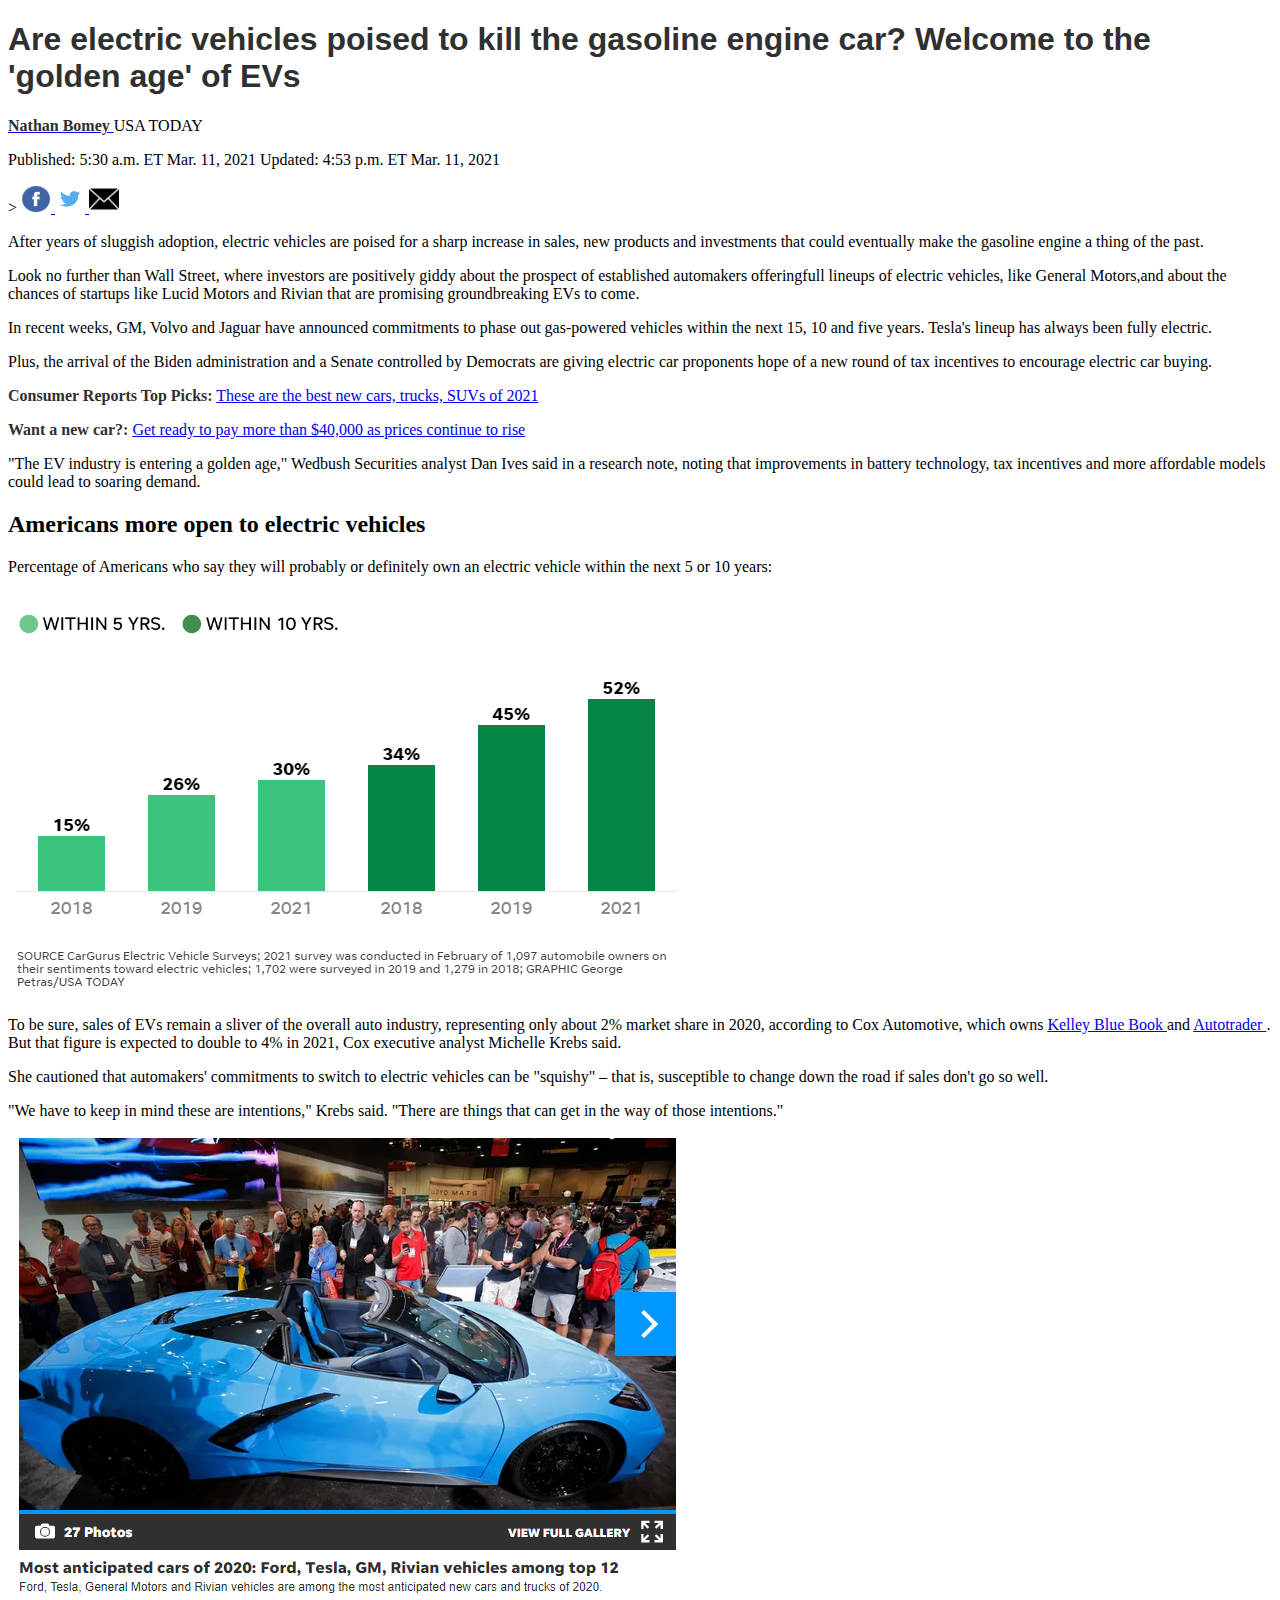
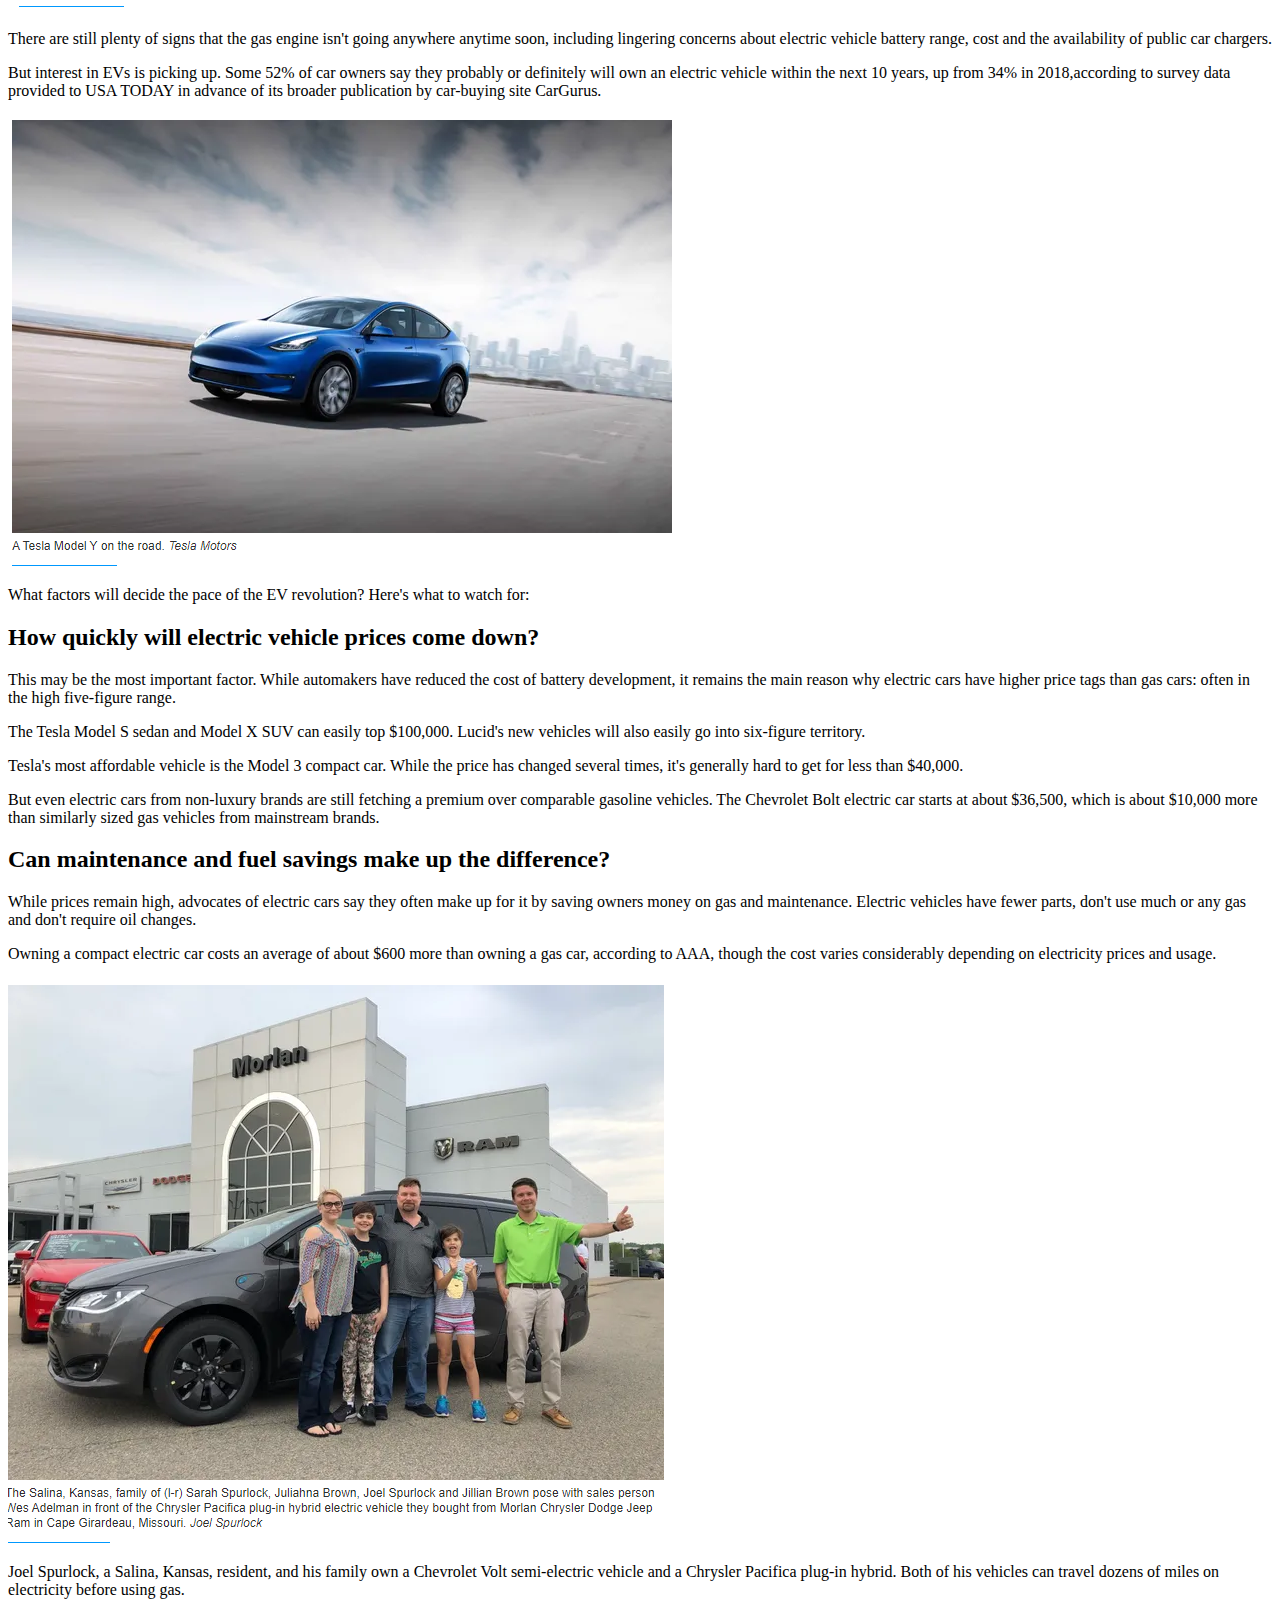
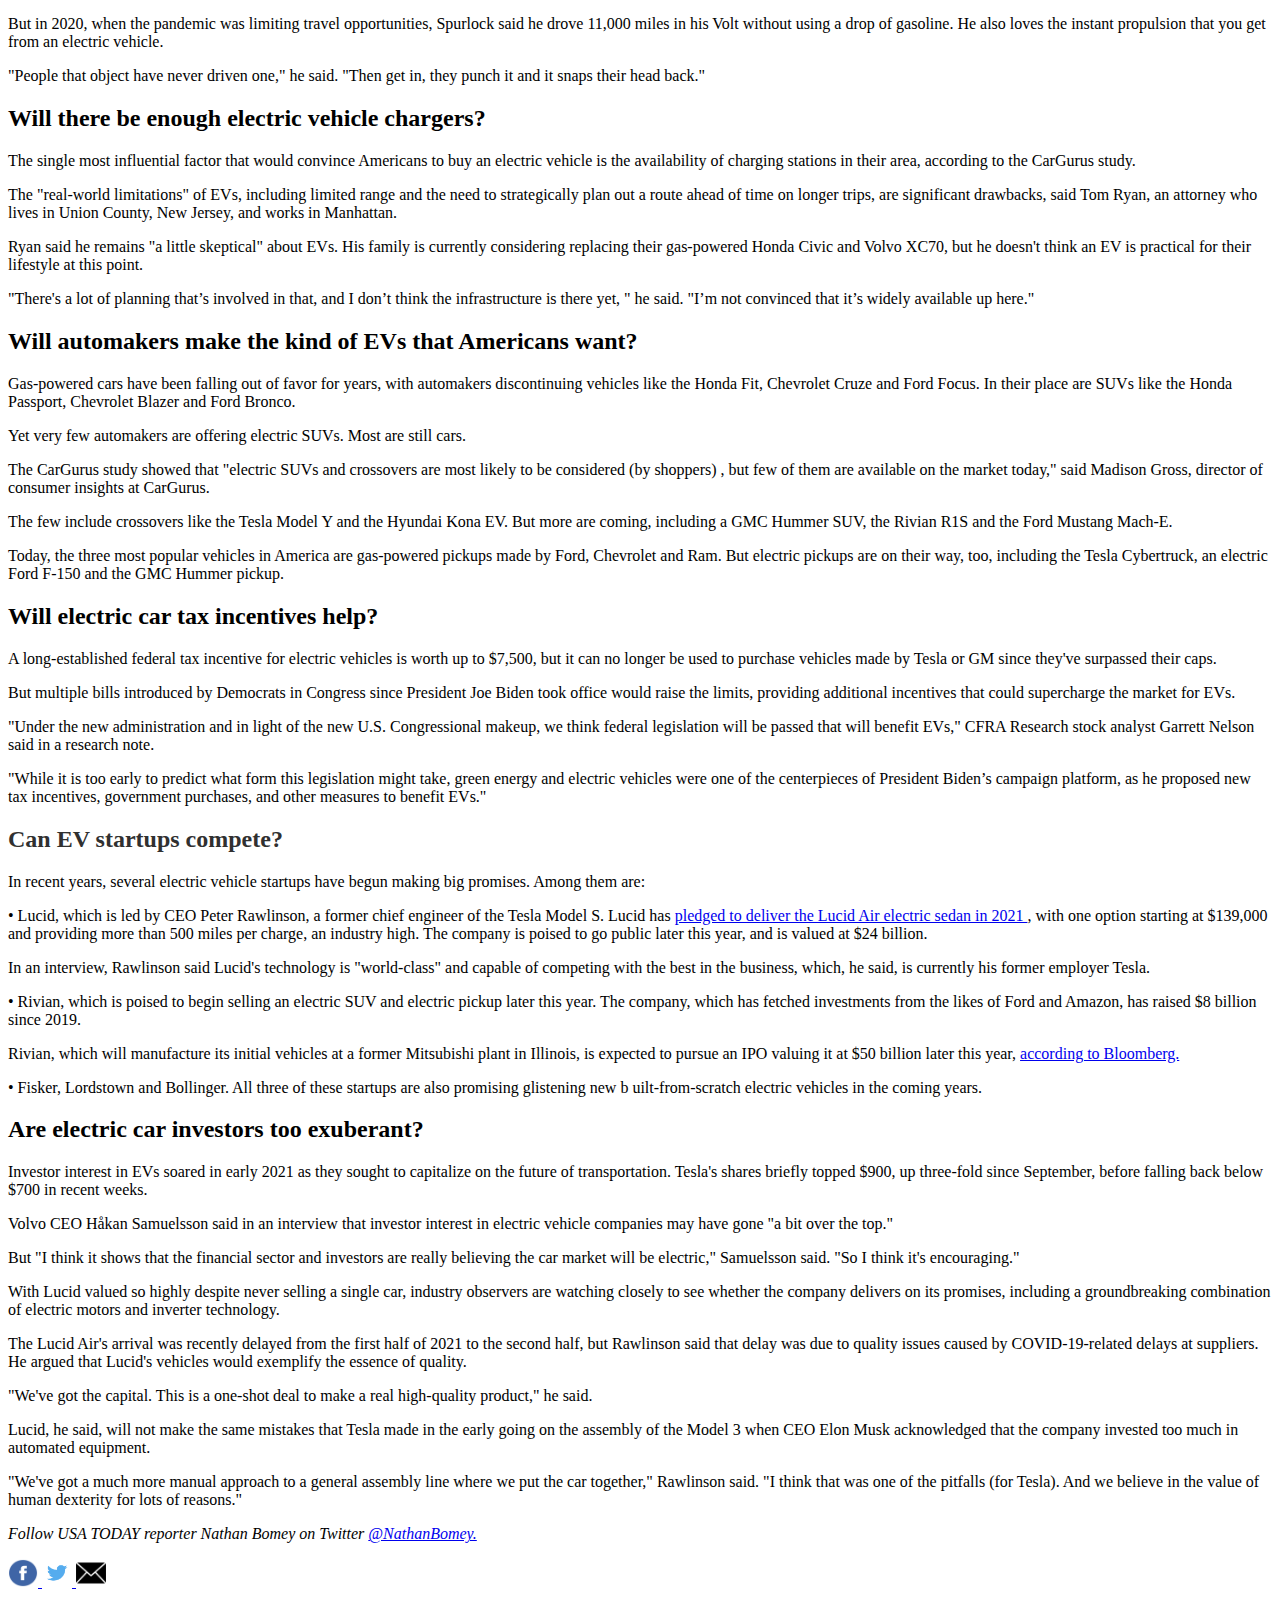
==== commit 1194db04: "New edits" ====
--- a/index.html
+++ b/index.html
@@ -2,16 +2,18 @@
 <html>
     <head>
         <title>Electric vehicles threaten engines: GM, Volvo, Jaguar ditch gas cars</title> 
-        <link rel="sylesheet" type="text/css" href="style.css">
+        <link rel="stylesheet" href="style.css">
     </head>
     <body>
-        <h1>
+        <h1 class="title">
             Are electric vehicles poised to kill the gasoline engine car? Welcome to the 'golden age' of EVs
         </h1>
-        <a href="https://www.usatoday.com/staff/2646746001/nathan-bomey/">
-            <span class="black">Nathan Bomey</span>
-        </a> 
-        <span class="uper">usa today<span>
+        <p>
+            <a href="https://www.usatoday.com/staff/2646746001/nathan-bomey/">
+                <span class="black">Nathan Bomey</span>
+            </a> 
+                <span class="uper">usa today<span>
+        </p>
         <p>
             Published: 5:30 a.m. ET Mar. 11, 2021 Updated: 4:53 p.m. ET Mar. 11, 2021
         </p>>
@@ -288,7 +290,7 @@
             Rawlinson said. "I think that was one of the pitfalls (for Tesla). And we believe in the value of human
              dexterity for lots of reasons."
         </p>
-        <p>
+        <p class="italyc">
             Follow USA TODAY reporter Nathan Bomey on Twitter 
             <a href="https://twitter.com/NathanBomey">
                 @NathanBomey.
--- a/style.css
+++ b/style.css
@@ -1,6 +1,14 @@
+.title {
+    font-family: Arial,sans-serif;
+    color:#303030;
+}
 .black {
     font-weight: bold;
+    color:#303030;
 }
 .uper {
     text-transform: uppercase;
+}
+.italyc{
+    font-style: italic;
 }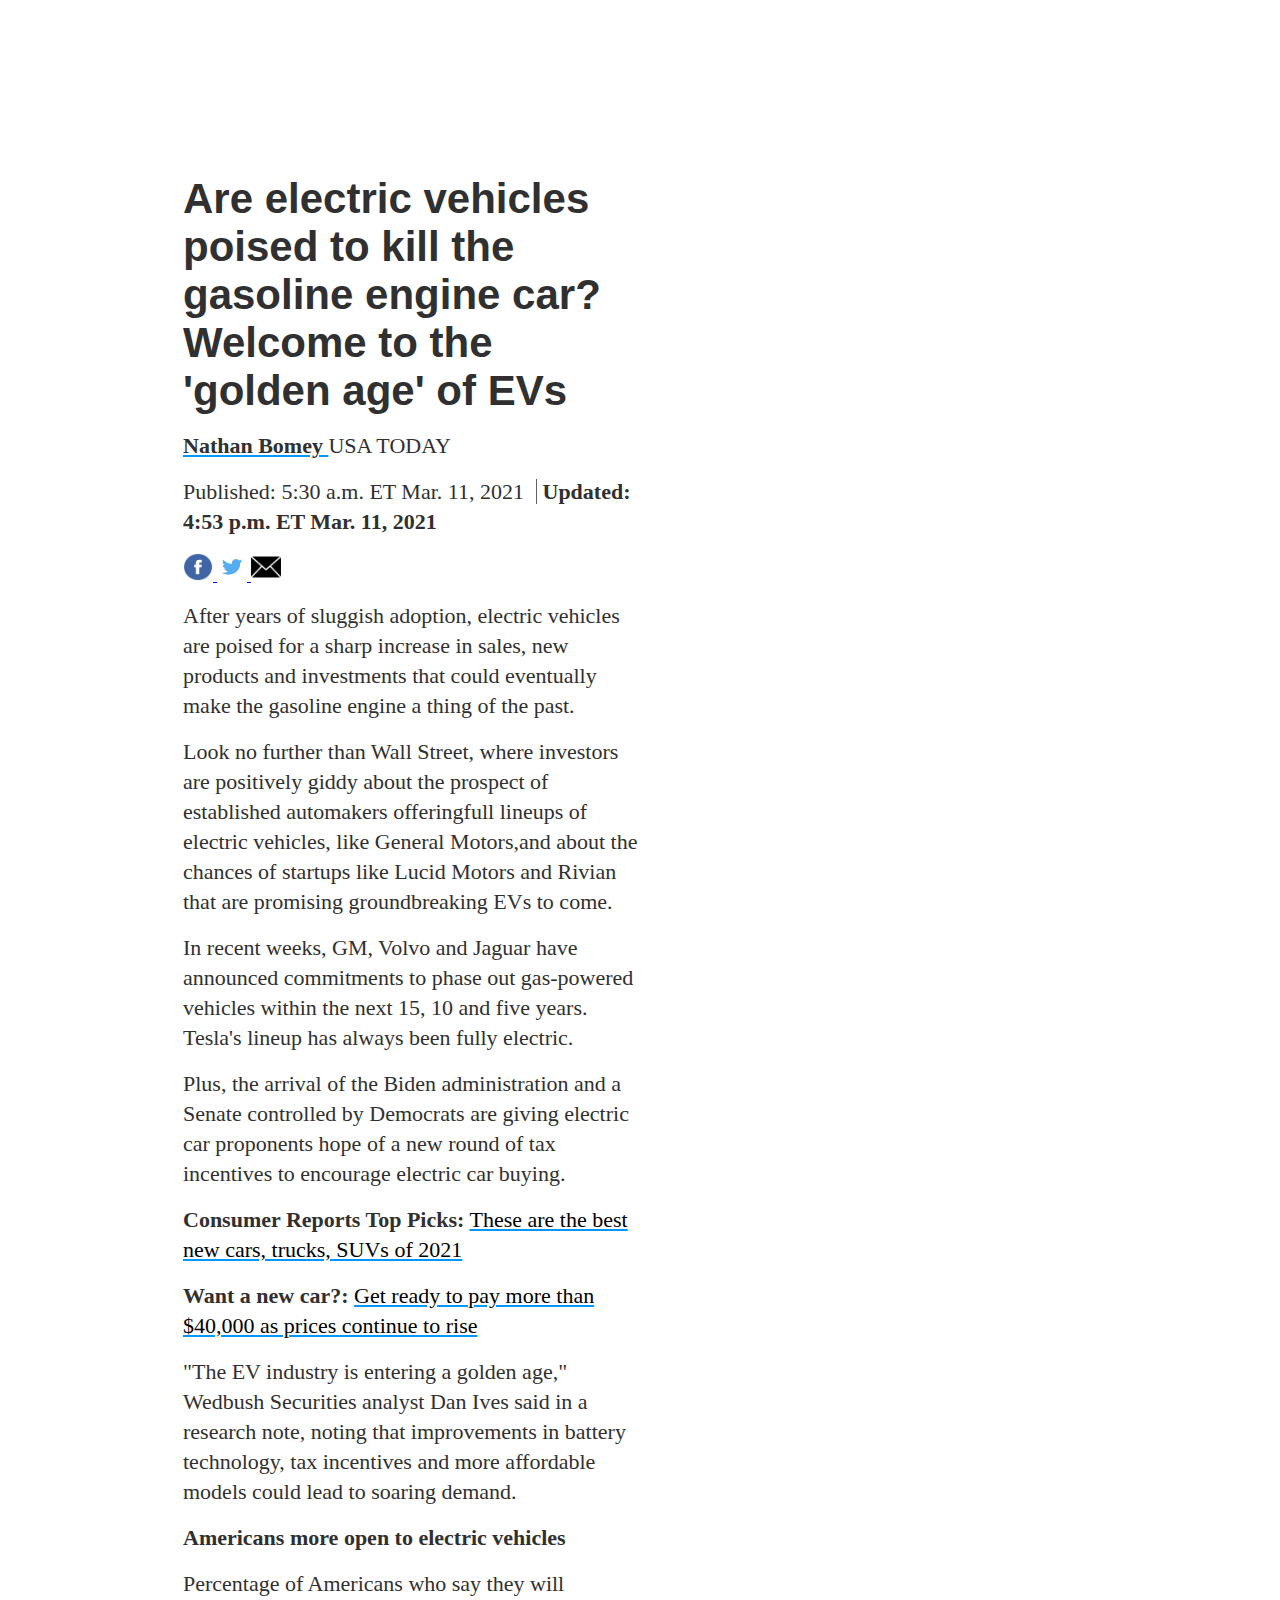
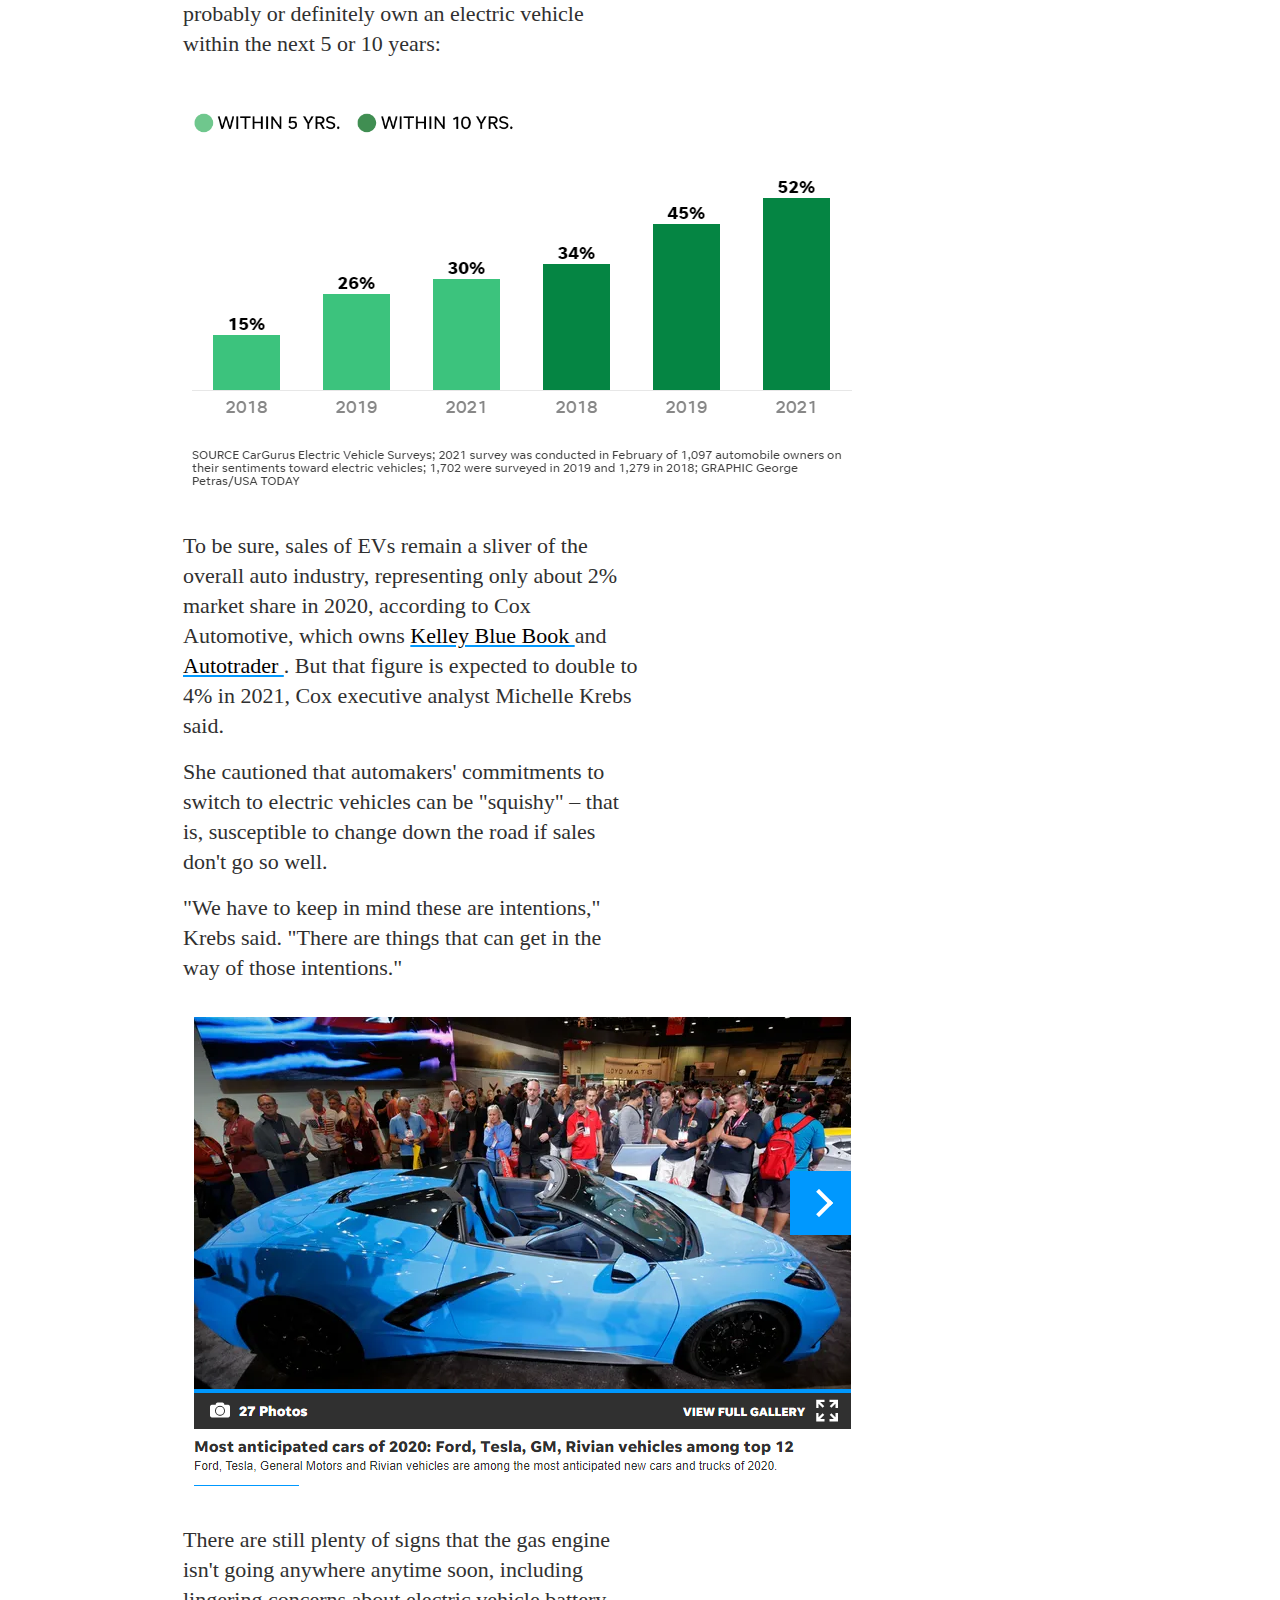
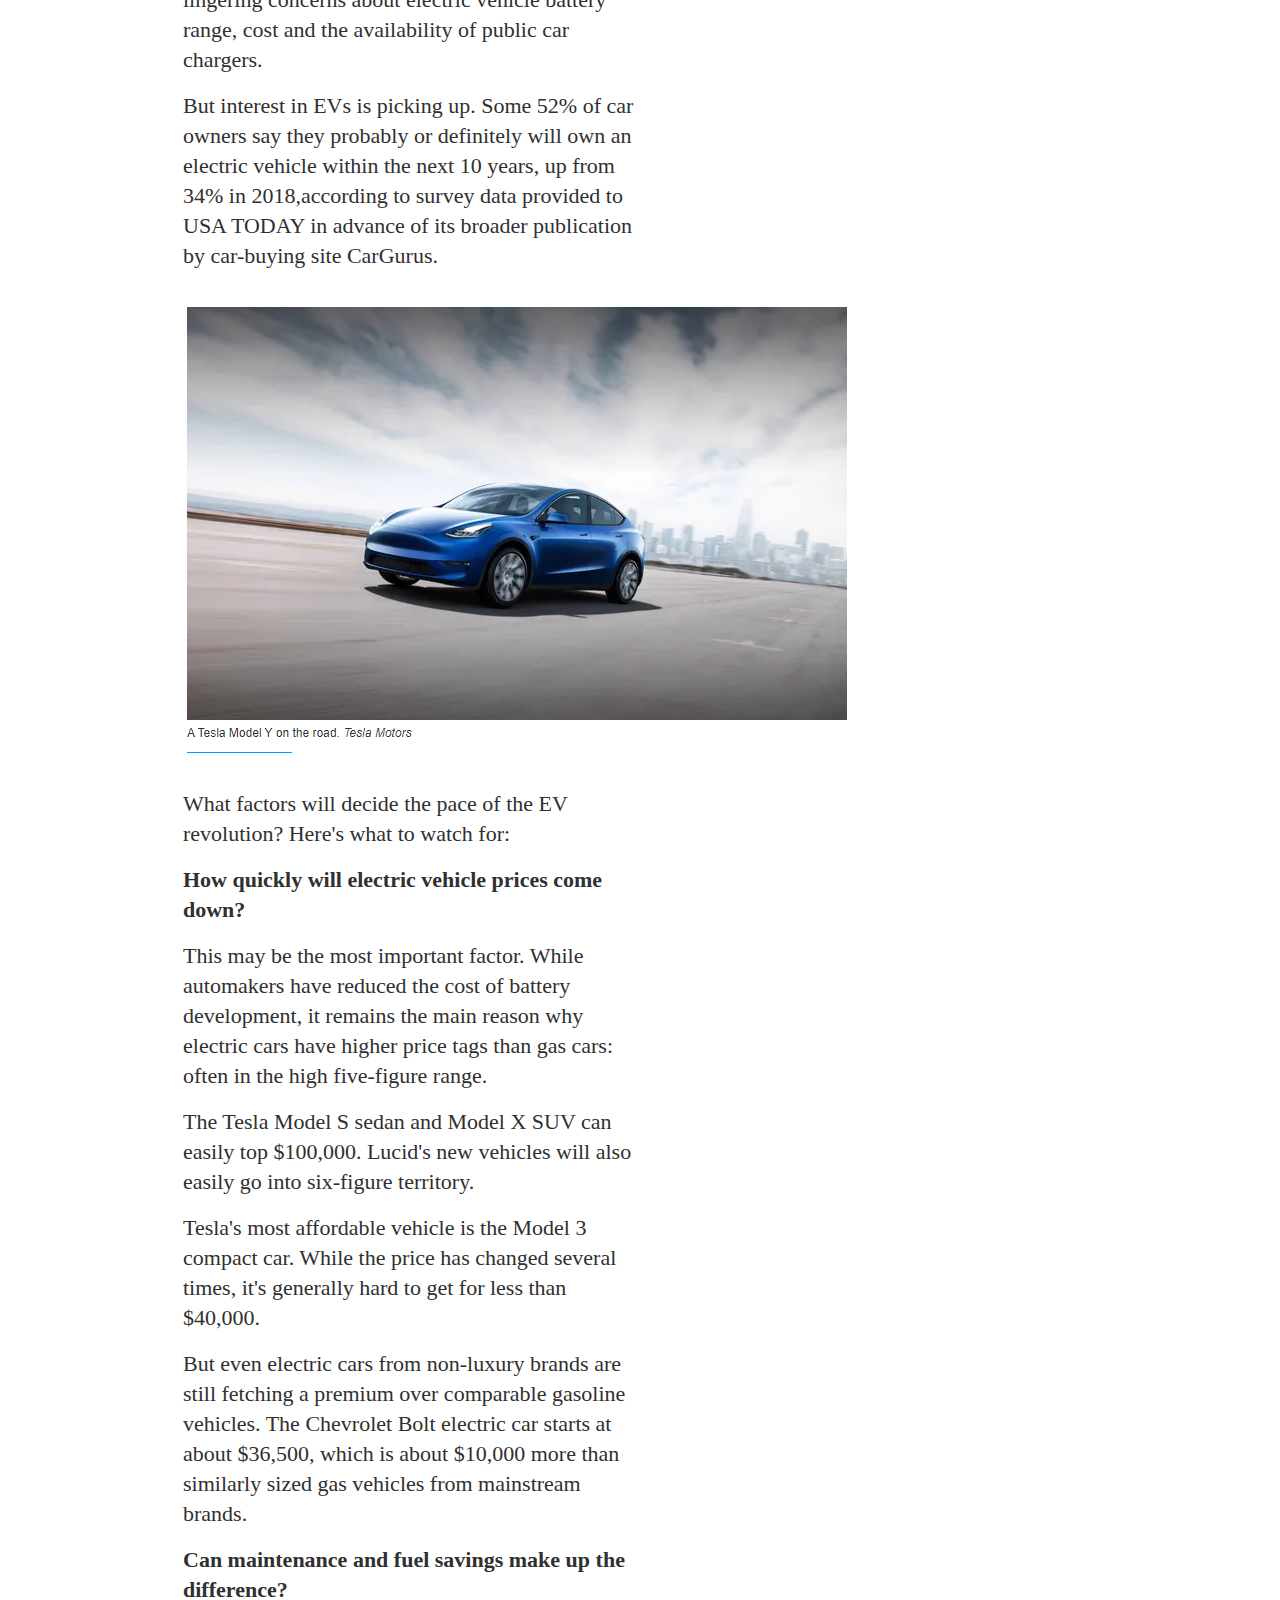
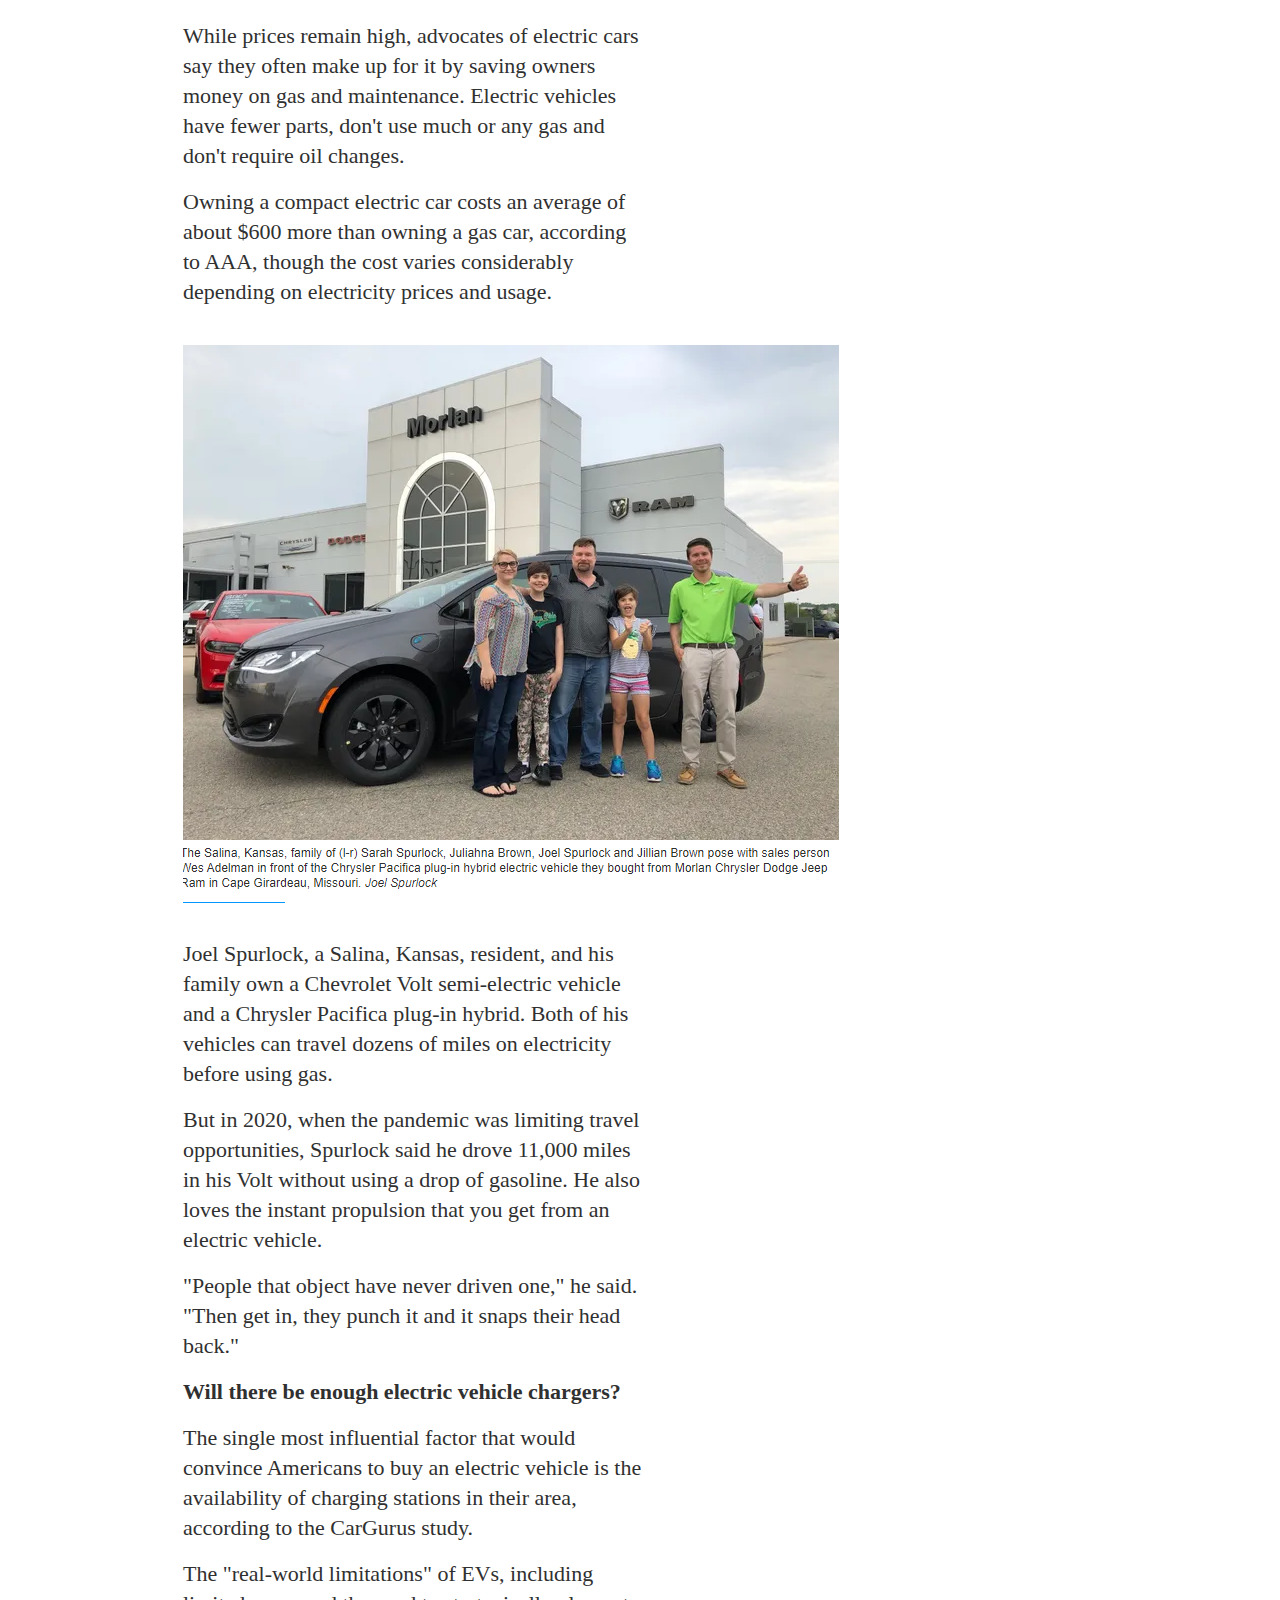
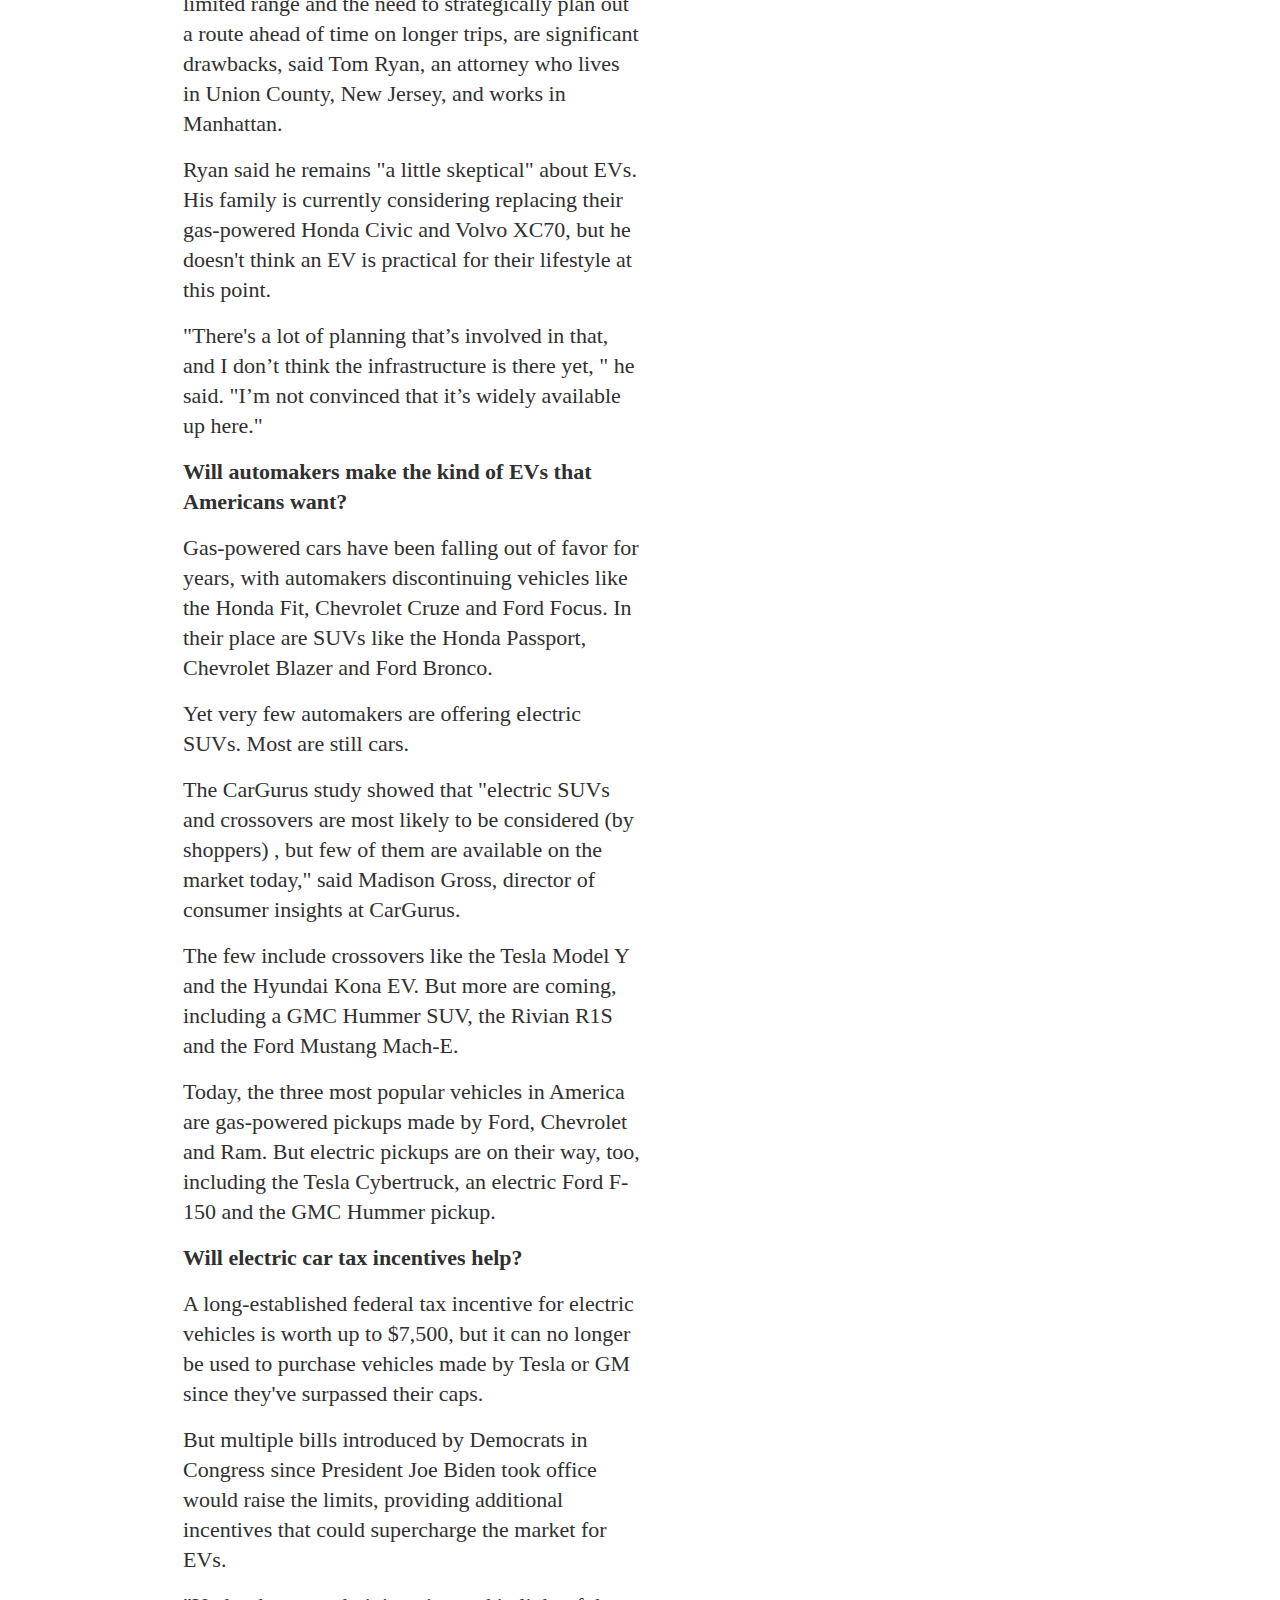
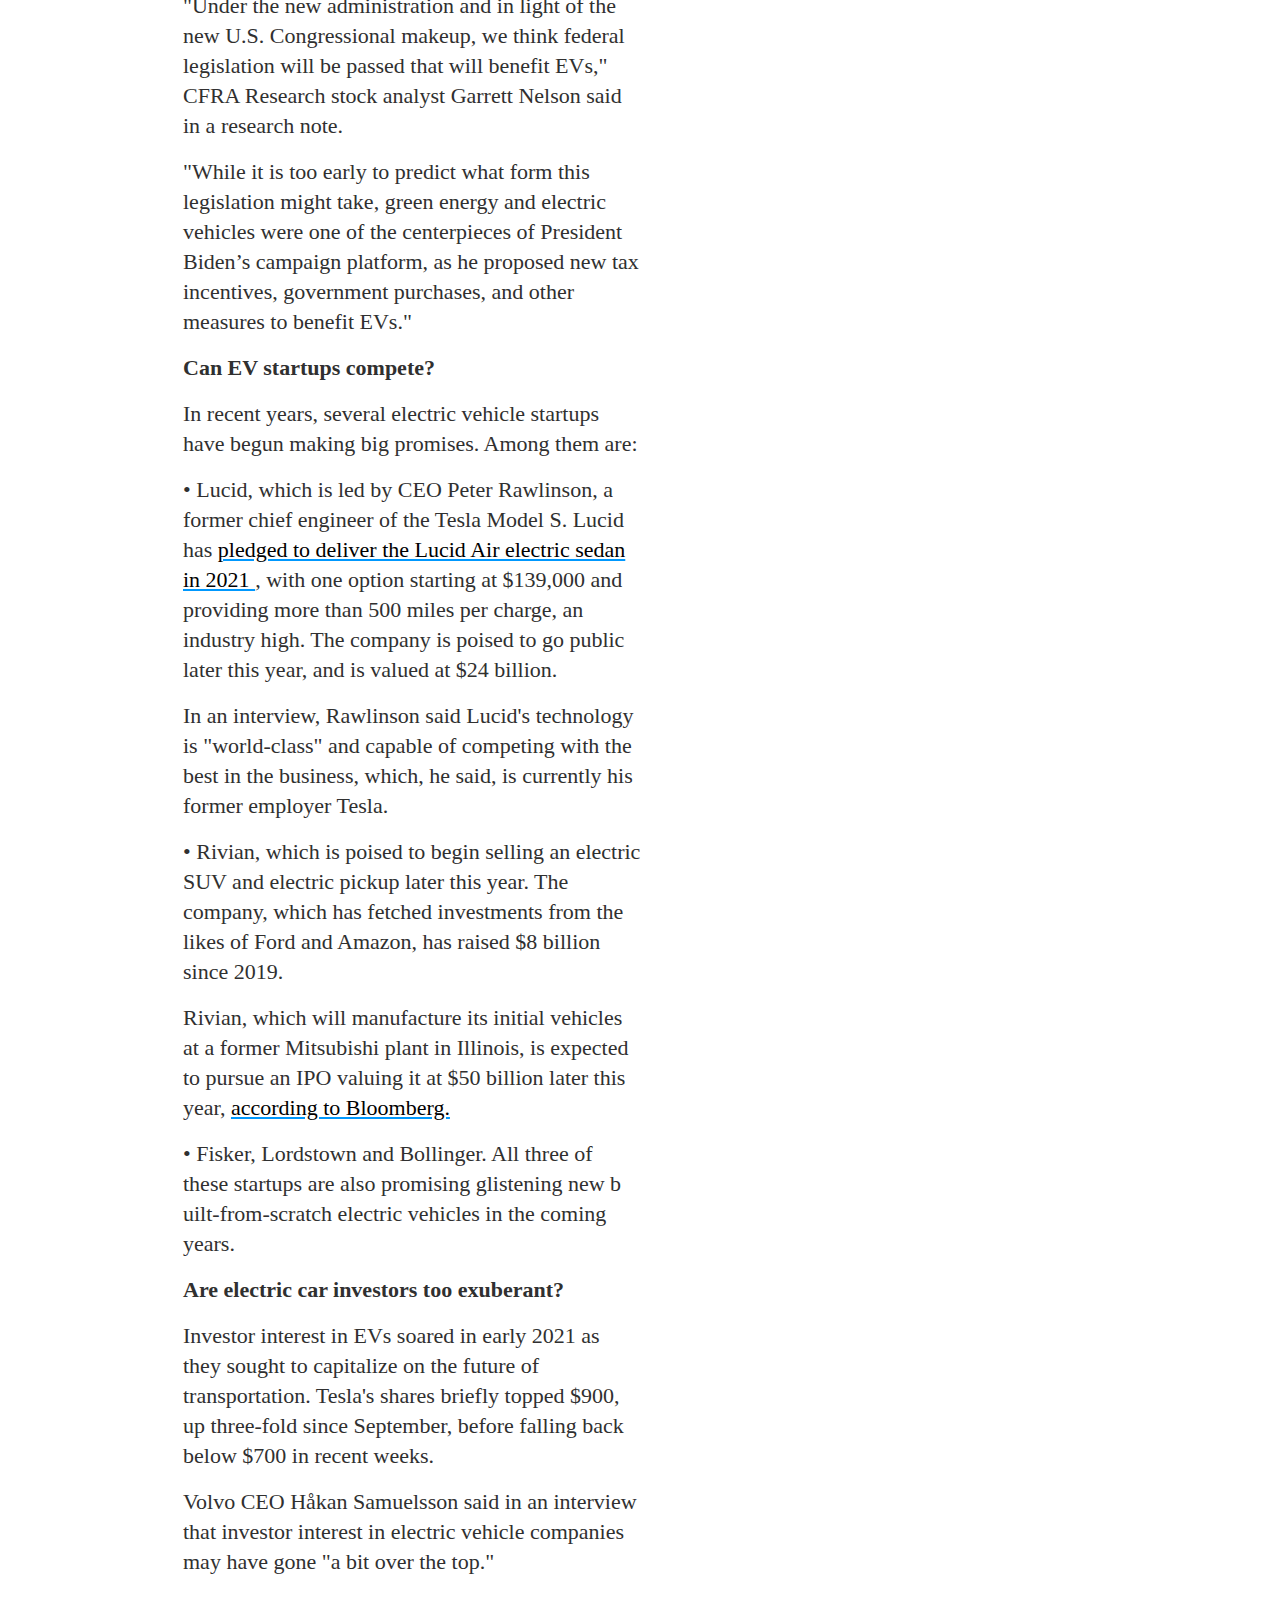
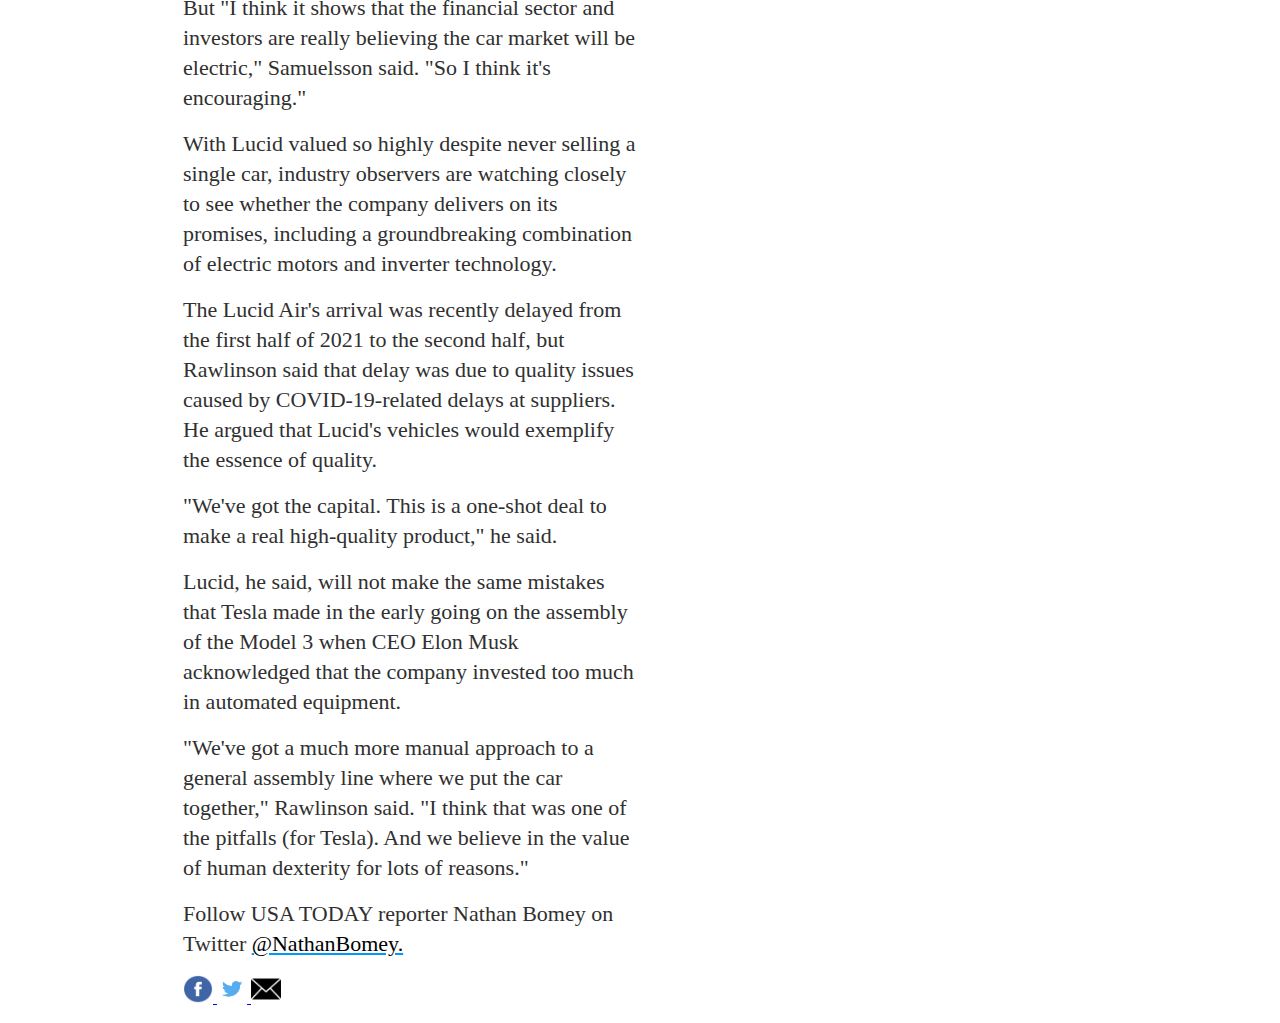
==== commit c083d8eb: "margin adjust and renamed img" ====
--- a/index.html
+++ b/index.html
@@ -4,308 +4,312 @@
         <title>Electric vehicles threaten engines: GM, Volvo, Jaguar ditch gas cars</title> 
         <link rel="stylesheet" href="style.css">
     </head>
-    <body>
+    <body >
         <h1 class="title">
             Are electric vehicles poised to kill the gasoline engine car? Welcome to the 'golden age' of EVs
         </h1>
-        <p>
-            <a href="https://www.usatoday.com/staff/2646746001/nathan-bomey/">
+        <p class="font"class="info">
+            <a class="hl" href="https://www.usatoday.com/staff/2646746001/nathan-bomey/">
                 <span class="black">Nathan Bomey</span>
             </a> 
                 <span class="uper">usa today<span>
         </p>
-        <p>
-            Published: 5:30 a.m. ET Mar. 11, 2021 Updated: 4:53 p.m. ET Mar. 11, 2021
-        </p>>
-        <a href="https://www.facebook.com/dialog/share?display=popup&app_id=215046668549694&href=https%3A%2F%2Fwww.usatoday.com%2Fstory%2Fmoney%2Fcars%2F2021%2F03%2F11%2Felectric-vehicles-tesla-gm-lucid-rivian-volvo-gas-cars%2F4581584001%2F">
-            <img src="semana 6/facebook.png" alt="Facebook Icon" width="30" height="28">
-        </a>
-        <a href="https://twitter.com/intent/tweet?url=https%3A%2F%2Fwww.usatoday.com%2Fstory%2Fmoney%2Fcars%2F2021%2F03%2F11%2Felectric-vehicles-tesla-gm-lucid-rivian-volvo-gas-cars%2F4581584001%2F&text=Are%20electric%20vehicles%20poised%20to%20kill%20the%20gasoline%20engine%20car%3F%20Welcome%20to%20the%20%27golden%20age%27%20of%20EVs&via=
+        <p class="font"class="info1">
+            Published: 5:30 a.m. ET Mar. 11, 2021 <span class="upd">Updated: 4:53 p.m. ET Mar. 11, 2021</span>
+        </p>
+        <div class="icon">
+            <a href="https://www.facebook.com/dialog/share?display=popup&app_id=215046668549694&href=https%3A%2F%2Fwww.usatoday.com%2Fstory%2Fmoney%2Fcars%2F2021%2F03%2F11%2Felectric-vehicles-tesla-gm-lucid-rivian-volvo-gas-cars%2F4581584001%2F">
+                <img src="semana 6/facebook.png" alt="Facebook Icon" width="30" height="28">
+            </a>
+            <a  href="https://twitter.com/intent/tweet?url=https%3A%2F%2Fwww.usatoday.com%2Fstory%2Fmoney%2Fcars%2F2021%2F03%2F11%2Felectric-vehicles-tesla-gm-lucid-rivian-volvo-gas-cars%2F4581584001%2F&text=Are%20electric%20vehicles%20poised%20to%20kill%20the%20gasoline%20engine%20car%3F%20Welcome%20to%20the%20%27golden%20age%27%20of%20EVs&via=
         usatoday">
-            <img src="semana 6/twitter.png" alt="Twitter Icon"width="30" height="28">
-        </a>
-        <a href="mailto:?subject=Are%20electric%20vehicles%20poised%20to%20kill%20the%20gasoline%20engine%20car%3F%20Welcome%20to%20the%20'golden%20age'%20of%20EVs%20-%20from%20USA%20TODAY&amp;body=Are%20electric%20vehicles%20poised%20to%20kill%20the%20gasoline%20engine%20car%3F%20Welcome%20to%20the%20'golden%20age'%20of%20EVs%0A%0AAfter%20years%20of%20sluggish%20adoption%2C%20electric%20cars%20are%20poised%20for%20a%20surge%20in%20sales%20and%20products%20that%20could%20make%20the%20gas%20engine%20a%20thing%20of%20the%20past.%0A%0ACheck%20out%20this%20story%20on%20usatoday.com%3A%20https%3A%2F%2Fwww.usatoday.com%2Fstory%2Fmoney%2Fcars%2F2021%2F03%2F11%2Felectric-vehicles-tesla-gm-lucid-rivian-volvo-gas-cars%2F4581584001%2F">
-            <img src="semana 6/sobre.png" alt="Mail Icon" width="30" height="28">
-        </a>
-        <p>
+                <img src="semana 6/twitter.png" alt="Twitter Icon"width="30" height="28">
+            </a>
+            <a  href="mailto:?subject=Are%20electric%20vehicles%20poised%20to%20kill%20the%20gasoline%20engine%20car%3F%20Welcome%20to%20the%20'golden%20age'%20of%20EVs%20-%20from%20USA%20TODAY&amp;body=Are%20electric%20vehicles%20poised%20to%20kill%20the%20gasoline%20engine%20car%3F%20Welcome%20to%20the%20'golden%20age'%20of%20EVs%0A%0AAfter%20years%20of%20sluggish%20adoption%2C%20electric%20cars%20are%20poised%20for%20a%20surge%20in%20sales%20and%20products%20that%20could%20make%20the%20gas%20engine%20a%20thing%20of%20the%20past.%0A%0ACheck%20out%20this%20story%20on%20usatoday.com%3A%20https%3A%2F%2Fwww.usatoday.com%2Fstory%2Fmoney%2Fcars%2F2021%2F03%2F11%2Felectric-vehicles-tesla-gm-lucid-rivian-volvo-gas-cars%2F4581584001%2F">
+                <img src="semana 6/sobre.png" alt="Mail Icon" width="30" height="28">
+            </a>
+        </div>
+        <p class="font">
             After years of sluggish adoption, electric vehicles are poised for a sharp increase in sales,
             new products and investments that could eventually make the gasoline engine a thing of the past.
         </p>
-        <p>
+        <p class="font">
             Look no further than Wall Street, where investors are positively giddy about the prospect of established 
             automakers offeringfull lineups of electric vehicles, like General Motors,and about the chances of startups
             like Lucid Motors and Rivian that are promising groundbreaking EVs to come.
         </p> 
-        <p>
+        <p class="font">
             In recent weeks, GM, Volvo and Jaguar have announced commitments to phase out gas-powered vehicles 
             within the next 15, 10 and five years. Tesla's lineup has always been fully electric.
         </p>
-        <p>
+        <p class="font">
             Plus, the arrival of the Biden administration and a Senate controlled by Democrats are giving electric
             car proponents hope of a new round of tax incentives to encourage electric car buying.
         </p>
-        <p>
+        <p class="font">
             <span class="black">Consumer Reports Top Picks:</span>
-            <a href="https://www.usatoday.com/story/money/cars/2021/02/18/consumer-reports-2021-top-picks-new-cars-trucks-suvs/6763979002/">
+            <a class="hl" href="https://www.usatoday.com/story/money/cars/2021/02/18/consumer-reports-2021-top-picks-new-cars-trucks-suvs/6763979002/">
             These are the best new cars, trucks, SUVs of 2021
             </a>
         </p>
-        <p>
+        <p class="font">
             <span class="black">Want a new car?:</span>
-            <a href="https://www.usatoday.com/story/money/cars/2021/01/07/new-cars-trucks-suvs-financing-downpayment-prices/4139776001/">
+            <a class="hl" href="https://www.usatoday.com/story/money/cars/2021/01/07/new-cars-trucks-suvs-financing-downpayment-prices/4139776001/">
                 Get ready to pay more than $40,000 as prices continue to rise
             </a>
         </p>      
-        <p>
+        <p class="font">
             "The EV industry is entering a golden age," Wedbush Securities analyst Dan Ives said in a research note, 
             noting that improvements in battery technology, tax incentives and more affordable models could lead to 
             soaring demand.
         </p>  
-        <h2>
+        <h2 class="font">
             Americans more open to electric vehicles
         </h2> 
-        <p>
+        <p class="font">
             Percentage of Americans who say they will probably or definitely own an electric vehicle within the next
              5 or 10 years:
         </p> 
-            <img src="semana 6/grafico.png"alt="Americans Graphic">
-        <p>
+            <img class="imgtxt" src="semana 6/grafico.png"alt="Americans Graphic">
+        <p class="font">
             To be sure, sales of EVs remain a sliver of the overall auto industry, representing only about 2% market 
             share in 2020, according to Cox Automotive, which owns 
-            <a href="https://www.kbb.com">
+            <a class="hl" href="https://www.kbb.com">
                 Kelley Blue Book
             </a>  and 
-            <a href="https://www.autotrader.com">
+            <a class="hl" href="https://www.autotrader.com">
                 Autotrader
             </a> . But that figure 
             is expected to double to 4% in 2021, Cox executive analyst Michelle Krebs said.
         </p>
-        <p>
+        <p class="font">
             She cautioned that automakers' commitments to switch to electric vehicles can be "squishy" – that is, 
             susceptible to change down the road if sales don't go so well.
         </p>
-        <p>
+        <p class="font">
             "We have to keep in mind these are intentions," Krebs said. "There are things that can get in the way 
             of those intentions."
         </p>
-            <img src="semana 6/gallery.png"alt="Cars Gallery">
-        <p>
+            <img class="imgtxt" src="semana 6/gallery.png"alt="Cars Gallery">
+        <p class="font">
             There are still plenty of signs that the gas engine isn't going anywhere anytime soon, including 
             lingering concerns about electric vehicle battery range, cost and the availability of public car chargers.
         </p>
-        <p>
+        <p class="font">
             But interest in EVs is picking up. Some 52% of car owners say they probably or definitely will own an 
             electric vehicle within the next 10 years, up from 34% in 2018,according to survey data provided to USA
              TODAY in advance of its broader publication by car-buying site CarGurus.
         </p>
-            <img src="semana 6/tesla.png"alt="Tesla Car">
-        <p>
+            <img class="imgtxt" src="semana 6/tesla.png"alt="Tesla Car">
+        <p class="font">
             What factors will decide the pace of the EV revolution? Here's what to watch for:
         </p>
-        <h2>
+        <h2 class="font">
             How quickly will electric vehicle prices come down?
         </h2>
-        <p>
+        <p class="font">
             This may be the most important factor. While automakers have reduced the cost of battery development,
              it remains the main reason why electric cars have higher price tags than gas cars: often in the high 
              five-figure range.
         </p>
-        <p>
+        <p class="font">
             The Tesla Model S sedan and Model X SUV can easily top $100,000. Lucid's new vehicles will also easily
              go into six-figure territory.
         </p>
-        <p>
+        <p class="font">
             Tesla's most affordable vehicle is the Model 3 compact car. While the price has changed several times, 
             it's generally hard to get for less than $40,000.
         </p>
-        <p>
+        <p class="font">
             But even electric cars from non-luxury brands are still fetching a premium over comparable gasoline 
             vehicles. The Chevrolet Bolt electric car starts at about $36,500, which is about $10,000 more than 
             similarly sized gas vehicles from mainstream brands.
         </p>
-        <h2>
+        <h2 class="font">
             Can maintenance and fuel savings make up the difference?
         </h2>
-        <p>
+        <p class="font">
             
             While prices remain high, advocates of electric cars say they often make up for it by saving owners
              money on gas and maintenance. Electric vehicles have fewer parts, don't use much or any gas and don't
               require oil changes.
         </p>
-        <p>
+        <p class="font">
             Owning a compact electric car costs an average of about $600 more than owning a gas car, according to AAA,
              though the cost varies considerably depending on electricity prices and usage.
         </p>
-            <img src="semana 6/family.png"alt="Family">
-        <p>
+            <img class="imgtxt" src="semana 6/family.png"alt="Family">
+        <p class="font">
             Joel Spurlock, a Salina, Kansas, resident, and his family own a Chevrolet Volt semi-electric vehicle and a
              Chrysler Pacifica plug-in hybrid. Both of his vehicles can travel dozens of miles on electricity before 
              using gas.
         </p>
-        <p>
+        <p class="font">
             But in 2020, when the pandemic was limiting travel opportunities, Spurlock said he drove 11,000 miles in
              his Volt without using a drop of gasoline. He also loves the instant propulsion that you get from an 
              electric vehicle.
         </p>
-        <p>
+        <p class="font">
             "People that object have never driven one," he said. "Then get in, they punch it and it snaps their head 
             back."
         </p>
-        <h2>
+        <h2 class="font">
             Will there be enough electric vehicle chargers?
         </h2>
-        <p>
+        <p class="font">
             The single most influential factor that would convince Americans to buy an electric vehicle is the 
             availability of charging stations in their area, according to the CarGurus study.
         </p>
-        <p>
+        <p class="font">
             The "real-world limitations" of EVs, including limited range and the need to strategically plan out a route
              ahead of time on longer trips, are significant drawbacks, said Tom Ryan, an attorney who lives in Union
               County, New Jersey, and works in Manhattan.
         </p>
-        <p>
+        <p class="font">
             Ryan said he remains "a little skeptical" about EVs. His family is currently considering replacing their 
             gas-powered Honda Civic and Volvo XC70, but he doesn't think an EV is practical for their lifestyle at 
             this point.
         </p>
-        <p>
+        <p class="font">
             "There's a lot of planning that’s involved in that, and I don’t think the infrastructure is there yet,
             " he said. "I’m not convinced that it’s widely available up here."
         </p>
-        <h2>
+        <h2 class="font">
             Will automakers make the kind of EVs that Americans want?
         </h2>
-        <p>
+        <p class="font">
             Gas-powered cars have been falling out of favor for years, with automakers discontinuing vehicles like 
             the Honda Fit, Chevrolet Cruze and Ford Focus. In their place are SUVs like the Honda Passport, 
             Chevrolet Blazer and Ford Bronco.
         </p>
-        <p>
+        <p class="font">
             Yet very few automakers are offering electric SUVs. Most are still cars.
         </p>
-        <p>
+        <p class="font">
             The CarGurus study showed that "electric SUVs and crossovers are most likely to be considered (by shoppers)
             , but few of them are available on the market today," said Madison Gross, director of consumer insights at 
             CarGurus.    
         </p>
-        <p>
+        <p class="font">
             The few include crossovers like the Tesla Model Y and the Hyundai Kona EV. But more are coming, including
              a GMC Hummer SUV, the Rivian R1S and the Ford Mustang Mach-E.
         </p>
-        <p>
+        <p class="font">
             Today, the three most popular vehicles in America are gas-powered pickups made by Ford, Chevrolet and Ram.
              But electric pickups are on their way, too, including the Tesla Cybertruck, an electric Ford F-150 and the
               GMC Hummer pickup.
         </p>
-        <h2>
+        <h2 class="font">
             Will electric car tax incentives help?
         </h2>
-        <p>
+        <p class="font">
             A long-established federal tax incentive for electric vehicles is worth up to $7,500, but it can no longer
              be used to purchase vehicles made by Tesla or GM since they've surpassed their caps.
         </p>
-        <p>
+        <p class="font">
             But multiple bills introduced by Democrats in Congress since President Joe Biden took office would raise 
             the limits, providing additional incentives that could supercharge the market for EVs.
         </p>
-        <p>
+        <p class="font">
             "Under the new administration and in light of the new U.S. Congressional makeup, we think federal 
             legislation will be passed that will benefit EVs," CFRA Research stock analyst Garrett Nelson said in a 
             research note.
         </p>
-        <p>
+        <p class="font">
             "While it is too early to predict what form this legislation might take, green energy and electric vehicles
              were one of the centerpieces of President Biden’s campaign platform, as he proposed new tax incentives, 
              government purchases, and other measures to benefit EVs."
         </p>
-        <h2>
+        <h2 class="font">
             <span class="black">Can EV startups compete?</span>
         </h2>
-        <p>
+        <p class="font">
             In recent years, several electric vehicle startups have begun making big promises. Among them are:
         </p>
-        <p>
+        <p class="font">
             • Lucid, which is led by CEO Peter Rawlinson, a former chief engineer of the Tesla Model S. Lucid has
-            <a href="https://www.usatoday.com/story/money/cars/2020/09/09/lucid-air-lucid-motors-electric-car/5748925002/">
+            <a class="hl" href="https://www.usatoday.com/story/money/cars/2020/09/09/lucid-air-lucid-motors-electric-car/5748925002/">
                  pledged to deliver the Lucid Air electric sedan in 2021
             </a>
             , with one option starting at $139,000 and 
              providing more than 500 miles per charge, an industry high. The company is poised to go public later 
              this year, and is valued at $24 billion.
         </p>
-        <p>
+        <p class="font">
              In an interview, Rawlinson said Lucid's technology is "world-class" and capable of competing with the 
              best in the business, which, he said, is currently his former employer Tesla.
         </p>
-        <p>
+        <p class="font">
             • Rivian, which is poised to begin selling an electric SUV and electric pickup later this year. The 
             company, which has fetched investments from the likes of Ford and Amazon, has raised $8 billion since 2019.
         </p>
-        <p>
+        <p class="font">
             Rivian, which will manufacture its initial vehicles at a former Mitsubishi plant in Illinois, is expected 
             to pursue an IPO valuing it at $50 billion later this year, 
-            <a href="https://www.bloomberg.com/news/articles/2021-03-09/amazon-backed-rivian-seeks-3-in-a-row-ev-debuts-defying-history">
+            <a class="hl" href="https://www.bloomberg.com/news/articles/2021-03-09/amazon-backed-rivian-seeks-3-in-a-row-ev-debuts-defying-history">
                 according to Bloomberg.
             </a>
         </p>
-        <p>
+        <p class="font">
             • Fisker, Lordstown and Bollinger. All three of these startups are also promising glistening new b
             uilt-from-scratch electric vehicles in the coming years.
         </p>
-        <h2>
+        <h2 class="font">
             Are electric car investors too exuberant?
         </h2>
-        <p>
+        <p class="font">
             Investor interest in EVs soared in early 2021 as they sought to capitalize on the future of transportation.
              Tesla's shares briefly topped $900, up three-fold since September, before falling back below $700 in 
              recent weeks. 
         </p>
-        <p>
+        <p class="font">
             Volvo CEO Håkan Samuelsson said in an interview that investor interest in electric vehicle companies may 
             have gone "a bit over the top."
         </p>
-        <p>
+        <p class="font">
             But "I think it shows that the financial sector and investors are really believing the car market will 
             be electric," Samuelsson said. "So I think it's encouraging."
         </p>
-        <p>
+        <p class="font">
             With Lucid valued so highly despite never selling a single car, industry observers are watching closely 
             to see whether the company delivers on its promises, including a groundbreaking combination of electric 
             motors and inverter technology.
         </p>
-        <p>
+        <p class="font">
             The Lucid Air's arrival was recently delayed from the first half of 2021 to the second half, but Rawlinson
              said that delay was due to quality issues caused by COVID-19-related delays at suppliers. He argued that 
              Lucid's vehicles would exemplify the essence of quality.
         </p>
-        <p>
+        <p class="font">
             "We've got the capital. This is a one-shot deal to make a real high-quality product," he said.
         </p>
-        <p>
+        <p class="font">
             Lucid, he said, will not make the same mistakes that Tesla made in the early going on the assembly of the
              Model 3 when CEO Elon Musk acknowledged that the company invested too much in automated equipment.
         </p>
-        <p>
+        <p class="font">
             "We've got a much more manual approach to a general assembly line where we put the car together," 
             Rawlinson said. "I think that was one of the pitfalls (for Tesla). And we believe in the value of human
              dexterity for lots of reasons."
         </p>
-        <p class="italyc">
+        <p  class="font"class="italyc">
             Follow USA TODAY reporter Nathan Bomey on Twitter 
-            <a href="https://twitter.com/NathanBomey">
+            <a class="hl" href="https://twitter.com/NathanBomey">
                 @NathanBomey.
             </a>
         </p>
-        <a href="https://www.facebook.com/dialog/share?display=popup&app_id=215046668549694&href=https%3A%2F%2Fwww.usatoday.com%2Fstory%2Fmoney%2Fcars%2F2021%2F03%2F11%2Felectric-vehicles-tesla-gm-lucid-rivian-volvo-gas-cars%2F4581584001%2F">
-            <img src="semana 6/facebook.png"alt="Facebook Icon" width="30" height="28">
-        </a>
-        <a href="https://twitter.com/intent/tweet?url=https%3A%2F%2Fwww.usatoday.com%2Fstory%2Fmoney%2Fcars%2F2021%2F03%2F11%2Felectric-vehicles-tesla-gm-lucid-rivian-volvo-gas-cars%2F4581584001%2F&text=Are%20electric%20vehicles%20poised%20to%20kill%20the%20gasoline%20engine%20car%3F%20Welcome%20to%20the%20%27golden%20age%27%20of%20EVs&via=
+        <div class="icon">
+            <a href="https://www.facebook.com/dialog/share?display=popup&app_id=215046668549694&href=https%3A%2F%2Fwww.usatoday.com%2Fstory%2Fmoney%2Fcars%2F2021%2F03%2F11%2Felectric-vehicles-tesla-gm-lucid-rivian-volvo-gas-cars%2F4581584001%2F">
+                <img src="semana 6/facebook.png"alt="Facebook Icon" width="30" height="28">
+            </a>
+            <a href="https://twitter.com/intent/tweet?url=https%3A%2F%2Fwww.usatoday.com%2Fstory%2Fmoney%2Fcars%2F2021%2F03%2F11%2Felectric-vehicles-tesla-gm-lucid-rivian-volvo-gas-cars%2F4581584001%2F&text=Are%20electric%20vehicles%20poised%20to%20kill%20the%20gasoline%20engine%20car%3F%20Welcome%20to%20the%20%27golden%20age%27%20of%20EVs&via=
         usatoday">
-            <img src="semana 6/twitter.png" alt="Twitter Icon"width="30" height="28">
-        </a>
-        <a href="mailto:?subject=Are%20electric%20vehicles%20poised%20to%20kill%20the%20gasoline%20engine%20car%3F%20Welcome%20to%20the%20'golden%20age'%20of%20EVs%20-%20from%20USA%20TODAY&amp;body=Are%20electric%20vehicles%20poised%20to%20kill%20the%20gasoline%20engine%20car%3F%20Welcome%20to%20the%20'golden%20age'%20of%20EVs%0A%0AAfter%20years%20of%20sluggish%20adoption%2C%20electric%20cars%20are%20poised%20for%20a%20surge%20in%20sales%20and%20products%20that%20could%20make%20the%20gas%20engine%20a%20thing%20of%20the%20past.%0A%0ACheck%20out%20this%20story%20on%20usatoday.com%3A%20https%3A%2F%2Fwww.usatoday.com%2Fstory%2Fmoney%2Fcars%2F2021%2F03%2F11%2Felectric-vehicles-tesla-gm-lucid-rivian-volvo-gas-cars%2F4581584001%2F">
-            <img src="semana 6/sobre.png" alt="Mail Icon"width="30" height="28">
-        </a>
+                <img src="semana 6/twitter.png" alt="Twitter Icon"width="30" height="28">
+            </a>
+            <a href="mailto:?subject=Are%20electric%20vehicles%20poised%20to%20kill%20the%20gasoline%20engine%20car%3F%20Welcome%20to%20the%20'golden%20age'%20of%20EVs%20-%20from%20USA%20TODAY&amp;body=Are%20electric%20vehicles%20poised%20to%20kill%20the%20gasoline%20engine%20car%3F%20Welcome%20to%20the%20'golden%20age'%20of%20EVs%0A%0AAfter%20years%20of%20sluggish%20adoption%2C%20electric%20cars%20are%20poised%20for%20a%20surge%20in%20sales%20and%20products%20that%20could%20make%20the%20gas%20engine%20a%20thing%20of%20the%20past.%0A%0ACheck%20out%20this%20story%20on%20usatoday.com%3A%20https%3A%2F%2Fwww.usatoday.com%2Fstory%2Fmoney%2Fcars%2F2021%2F03%2F11%2Felectric-vehicles-tesla-gm-lucid-rivian-volvo-gas-cars%2F4581584001%2F">
+                <img src="semana 6/sobre.png" alt="Mail Icon"width="30" height="28">
+            </a>
+        </div>
 
     </body>  
 </html>--- a/style.css
+++ b/style.css
@@ -1,14 +1,51 @@
+
+.font{
+    font-family: Georgia, 'Times New Roman', Times, serif;
+    color:#303030;
+    font-size: 22px;
+    margin: 16px 630px 16px 175px;
+    line-height: 30px;
+}
 .title {
     font-family: Arial,sans-serif;
     color:#303030;
+    font-size: 42px;
+    margin: 175px 630px 16px 175px;
+    font-weight: 800;
+}
+.icon{
+    margin: 16px 630px 16px 175px;
+}
+.info{
+    font-size : 16px;
+    margin-bottom: 2px;
+}
+.upd{
+    margin-left: 6px;
+    padding-left: 6px;
+    border-left: 1px solid #626262;
+    font-weight: 700;
+}
+.info1{
+    color:#626262;
+    font-size: 14px;
+    margin-top: 2px;
 }
 .black {
+    color:#303030;
     font-weight: bold;
-    color:#303030;
 }
 .uper {
     text-transform: uppercase;
 }
 .italyc{
     font-style: italic;
-}+}
+.hl{
+    color: black;
+    text-decoration:underline;
+    text-decoration-color: #0098fe;
+}
+.imgtxt{
+    margin: 16px 630px 16px 175px;
+}
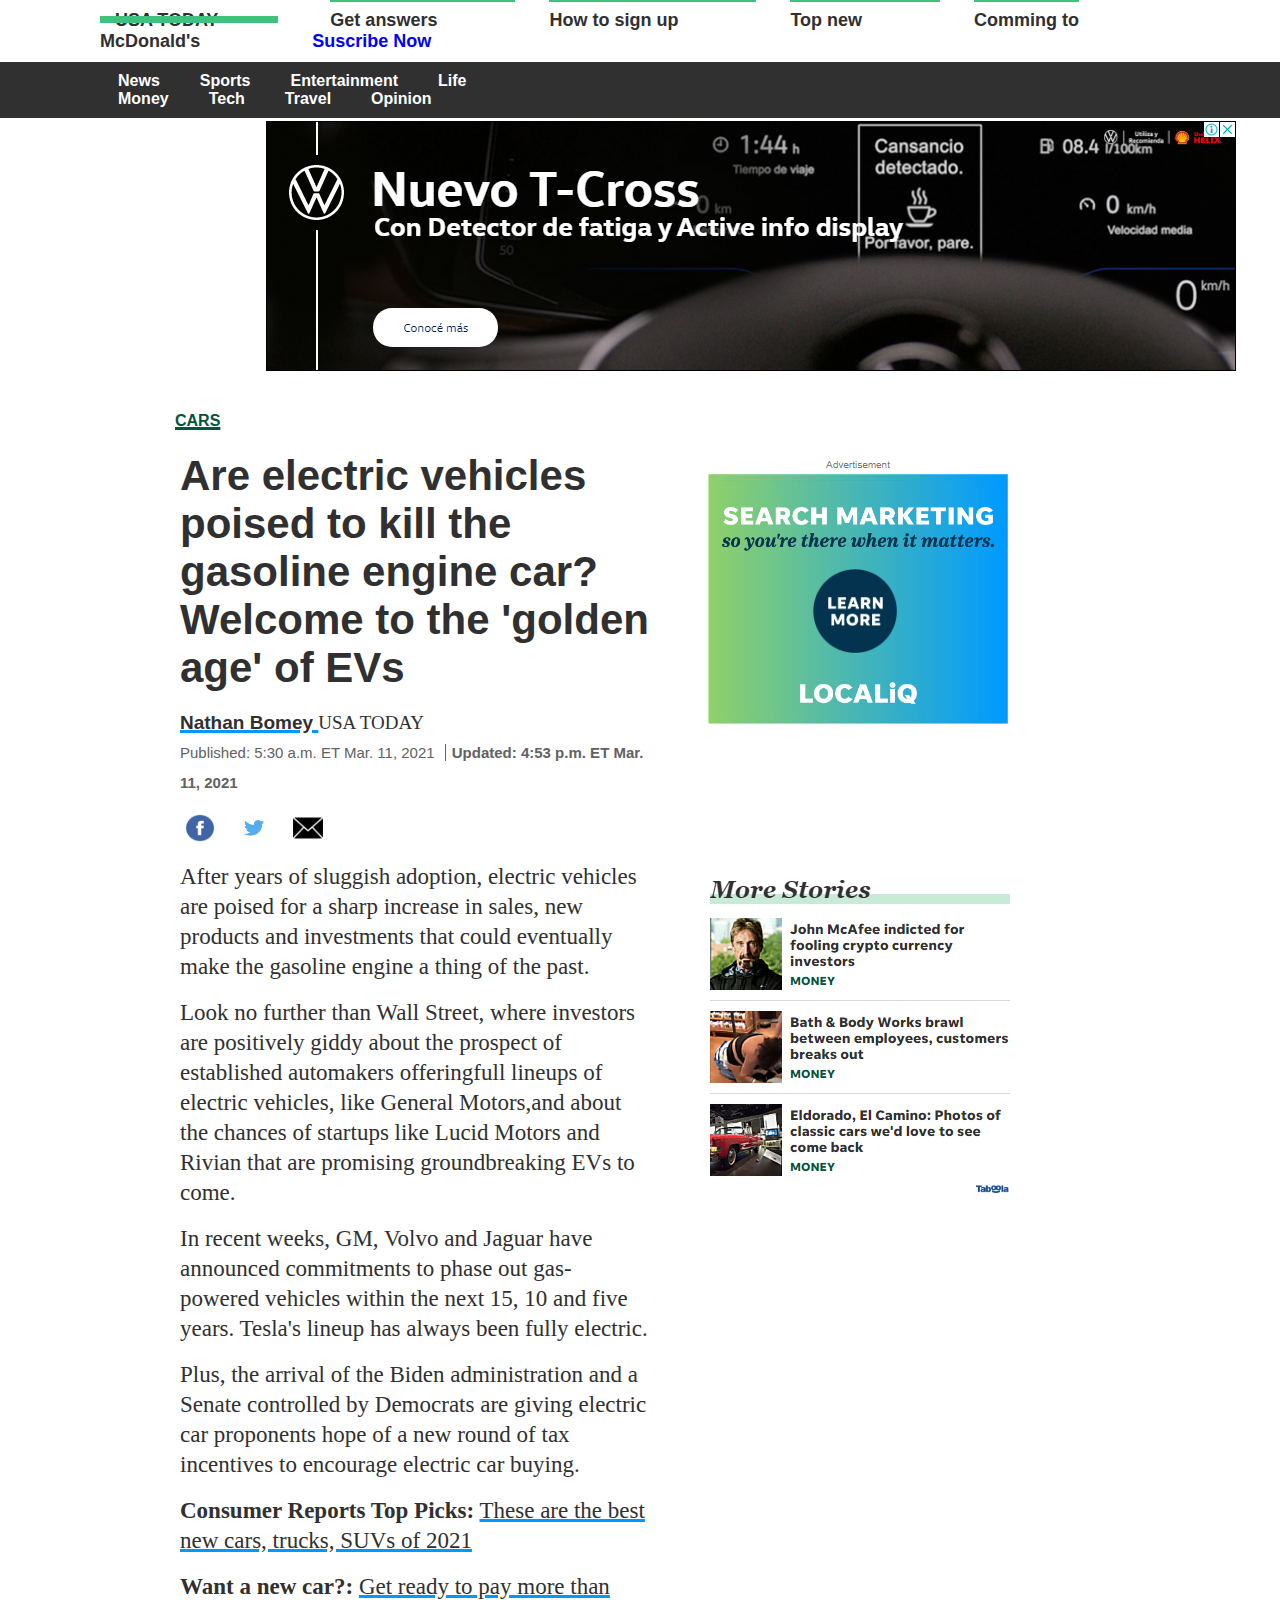
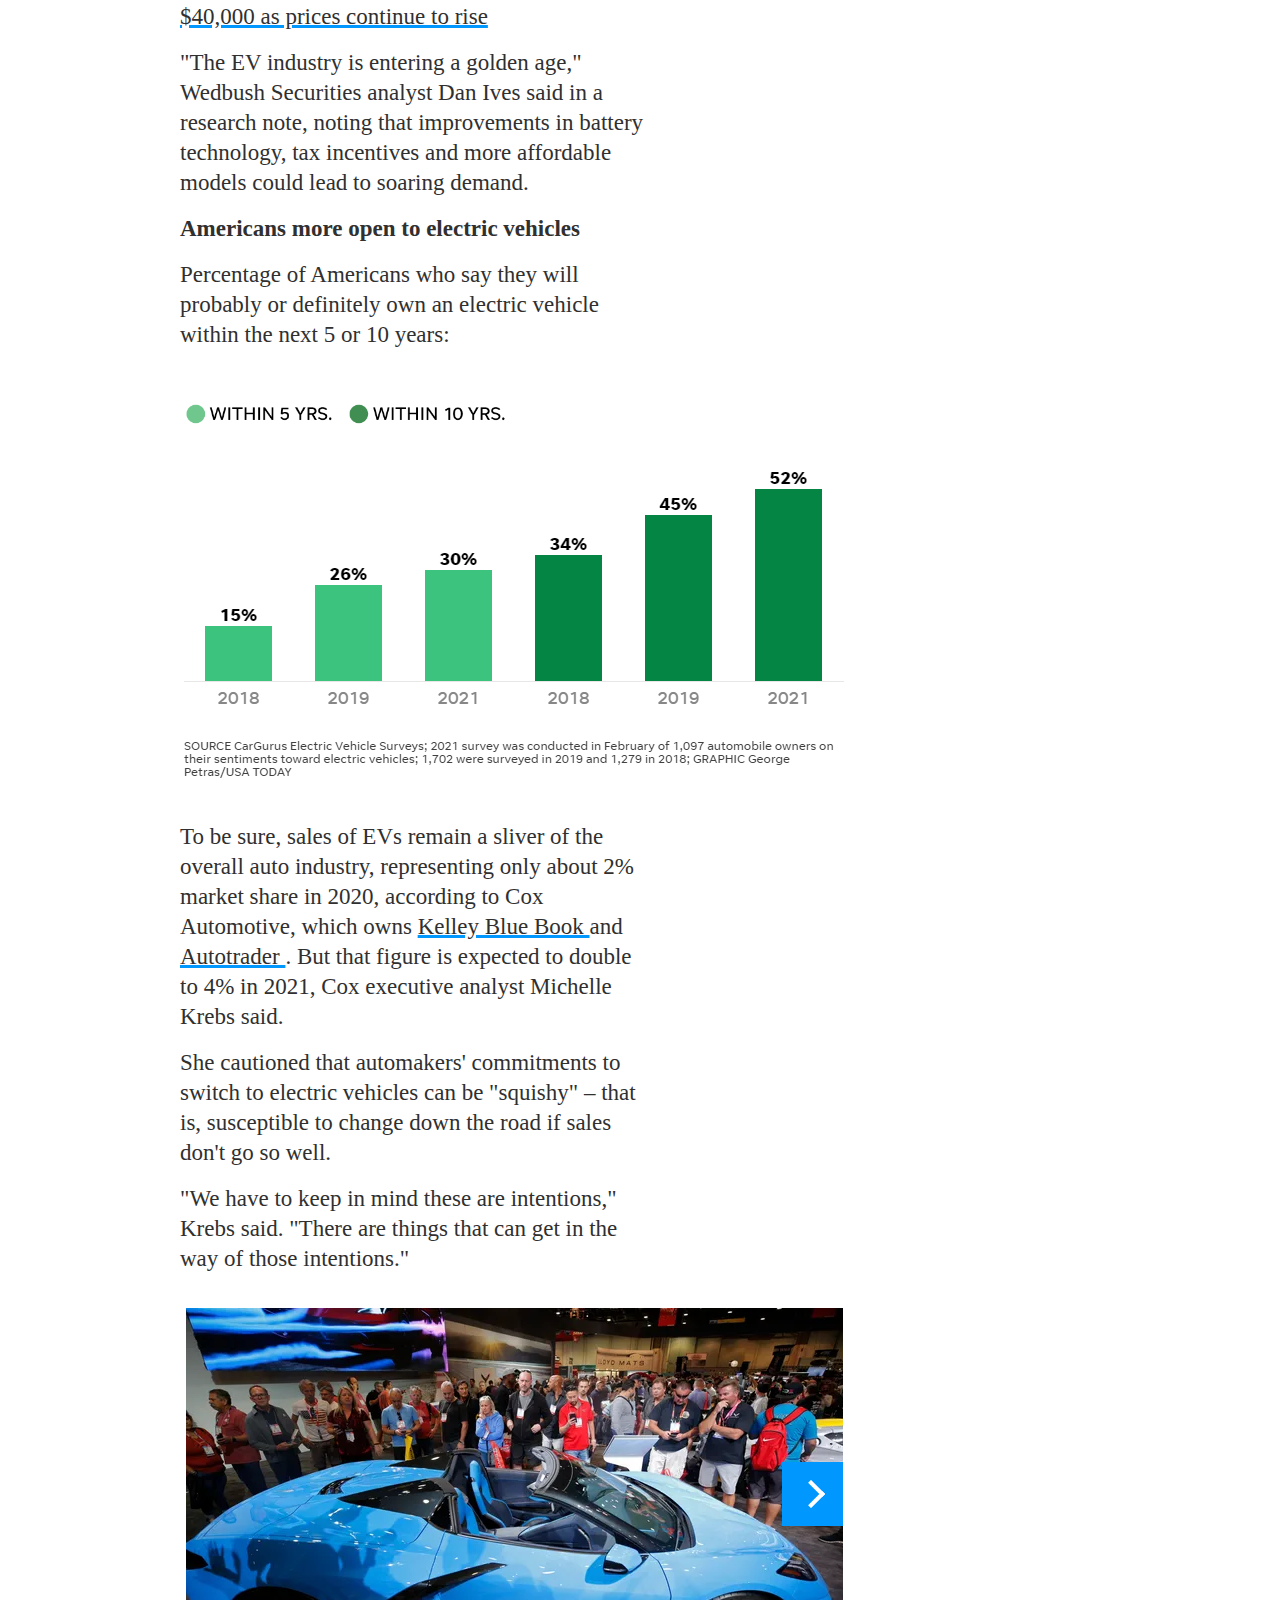
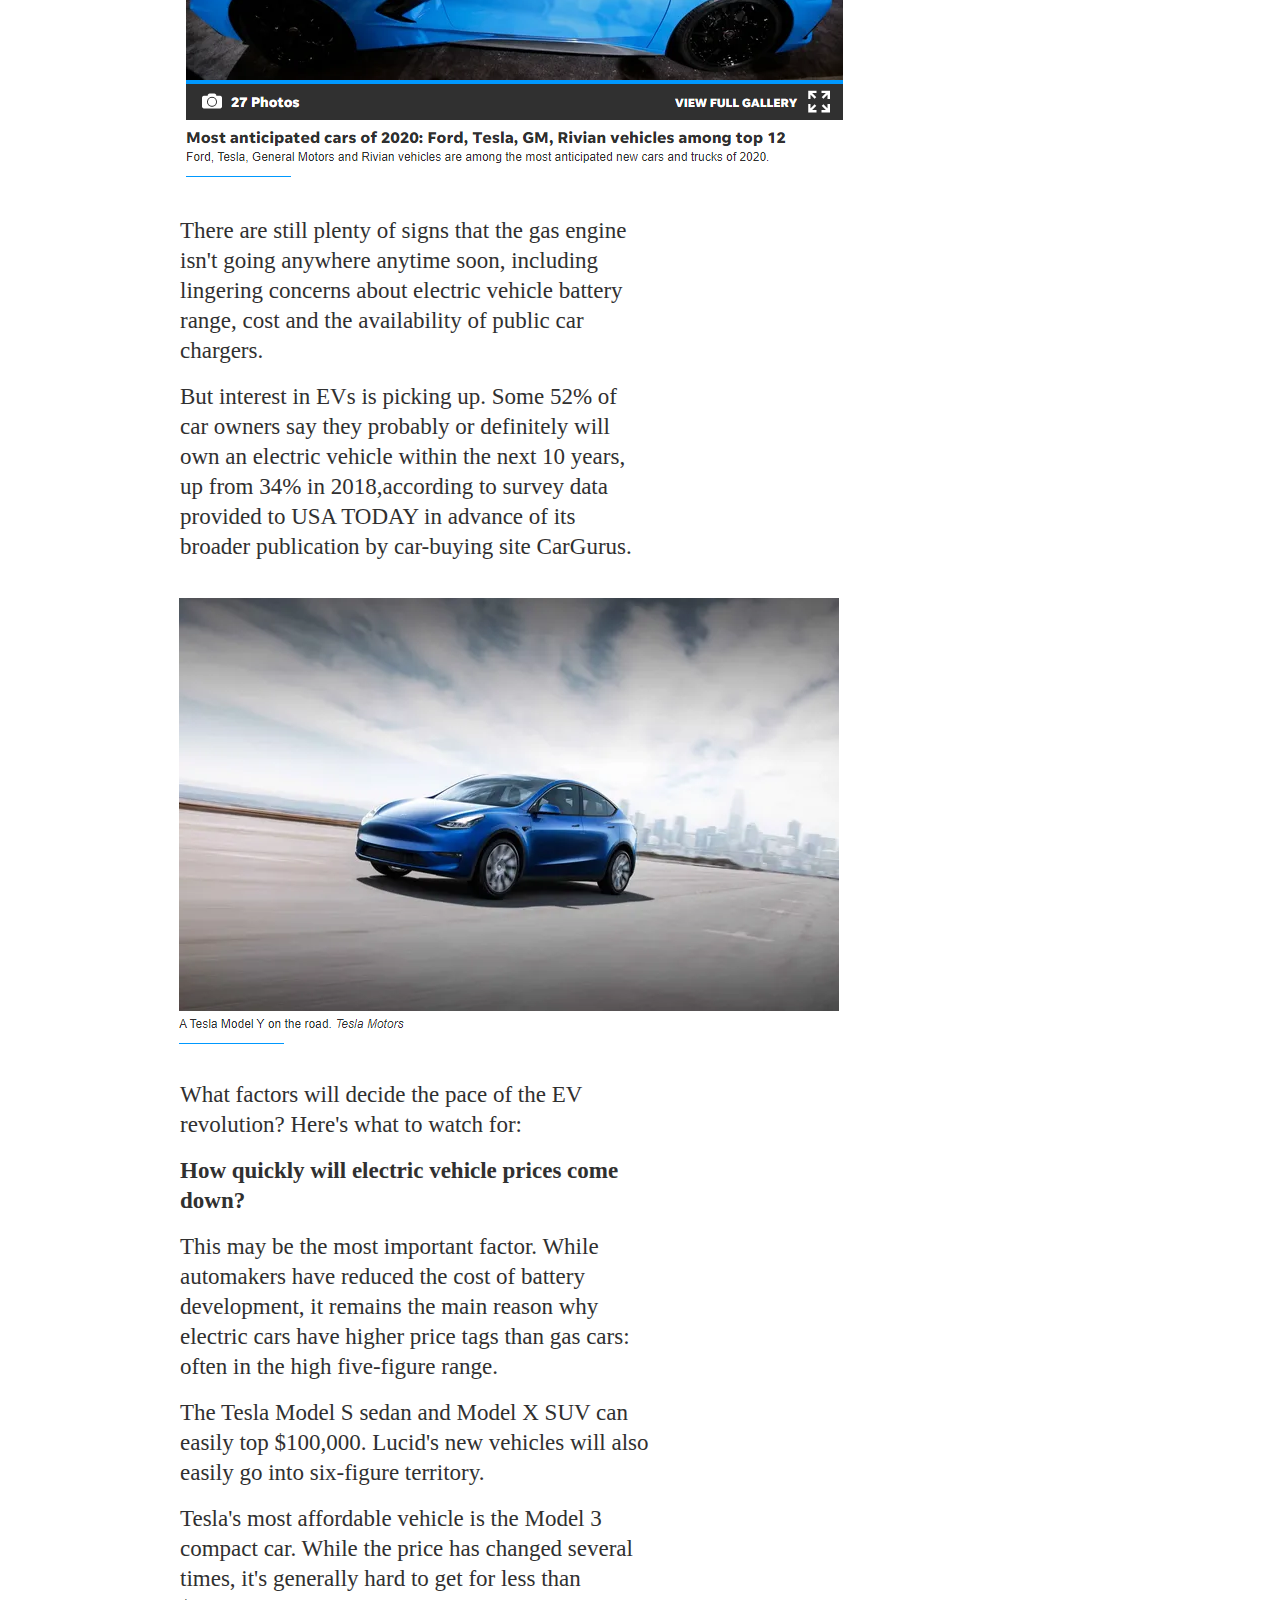
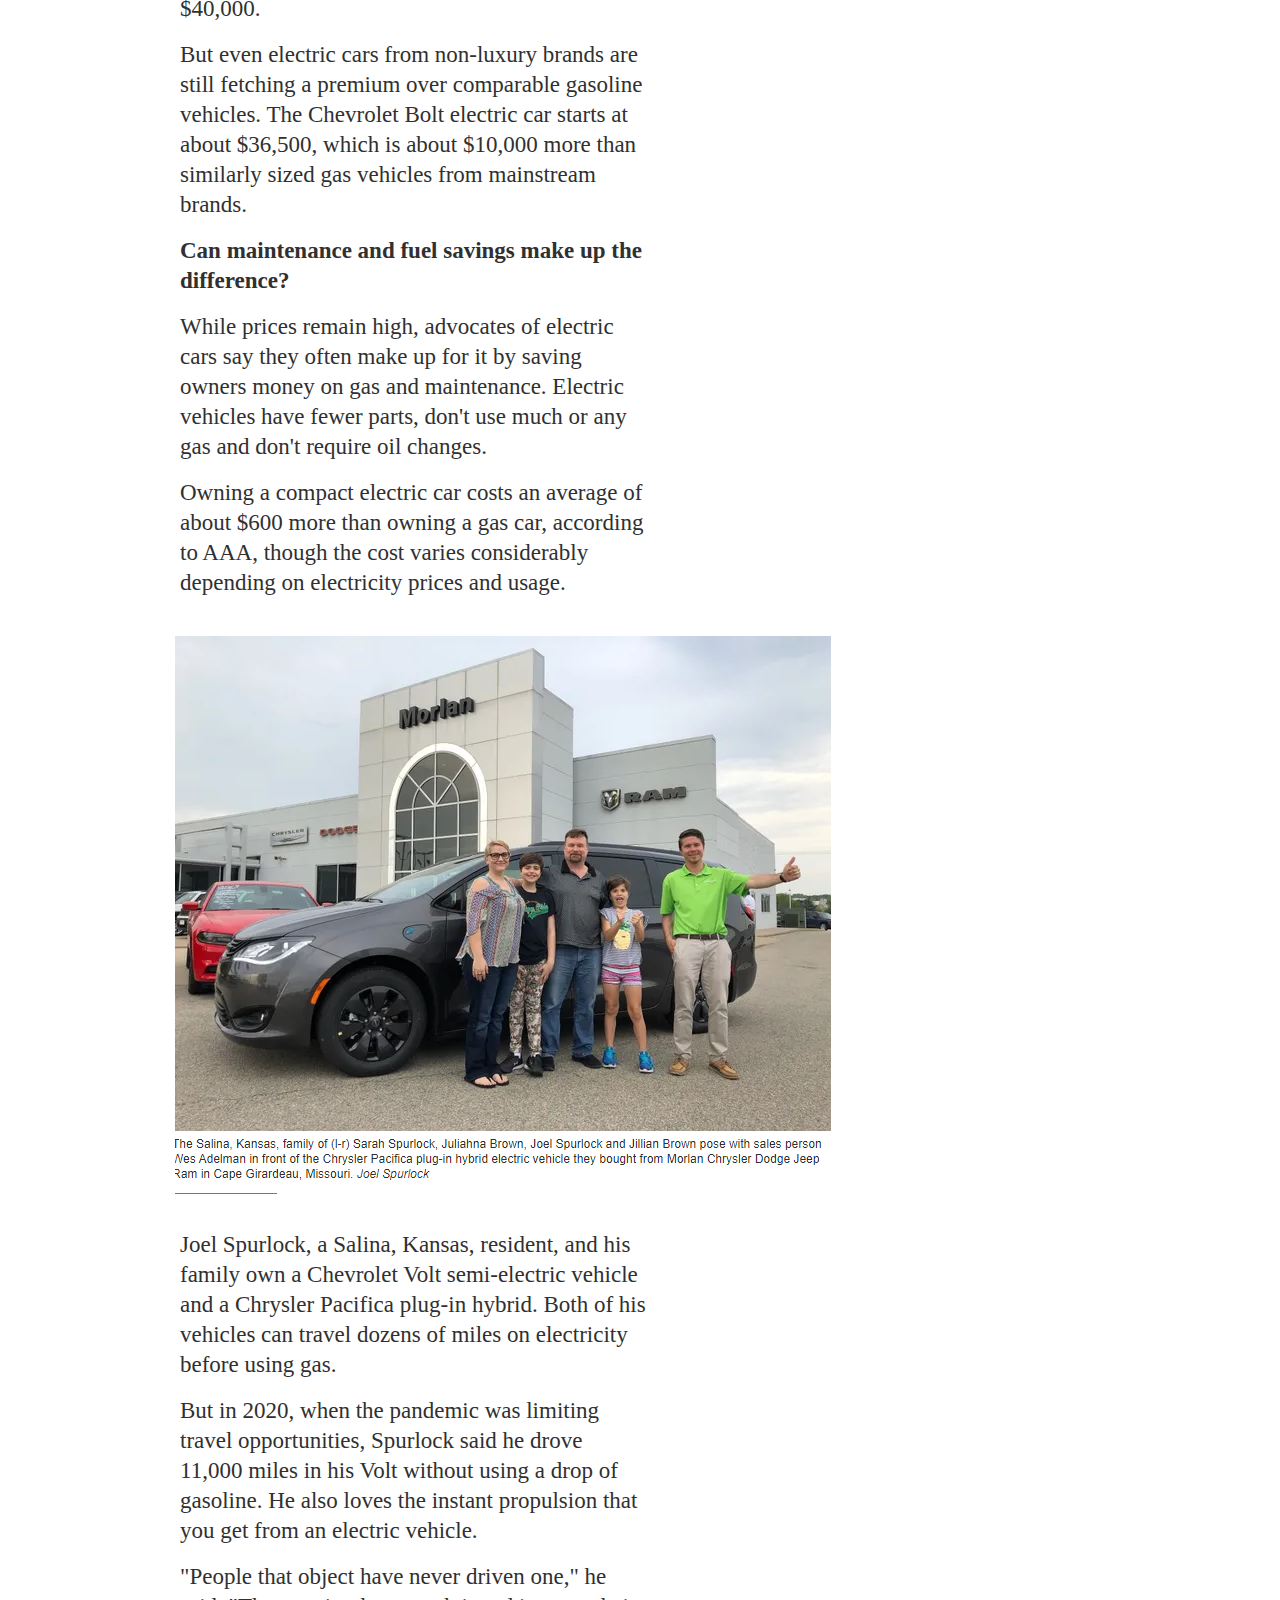
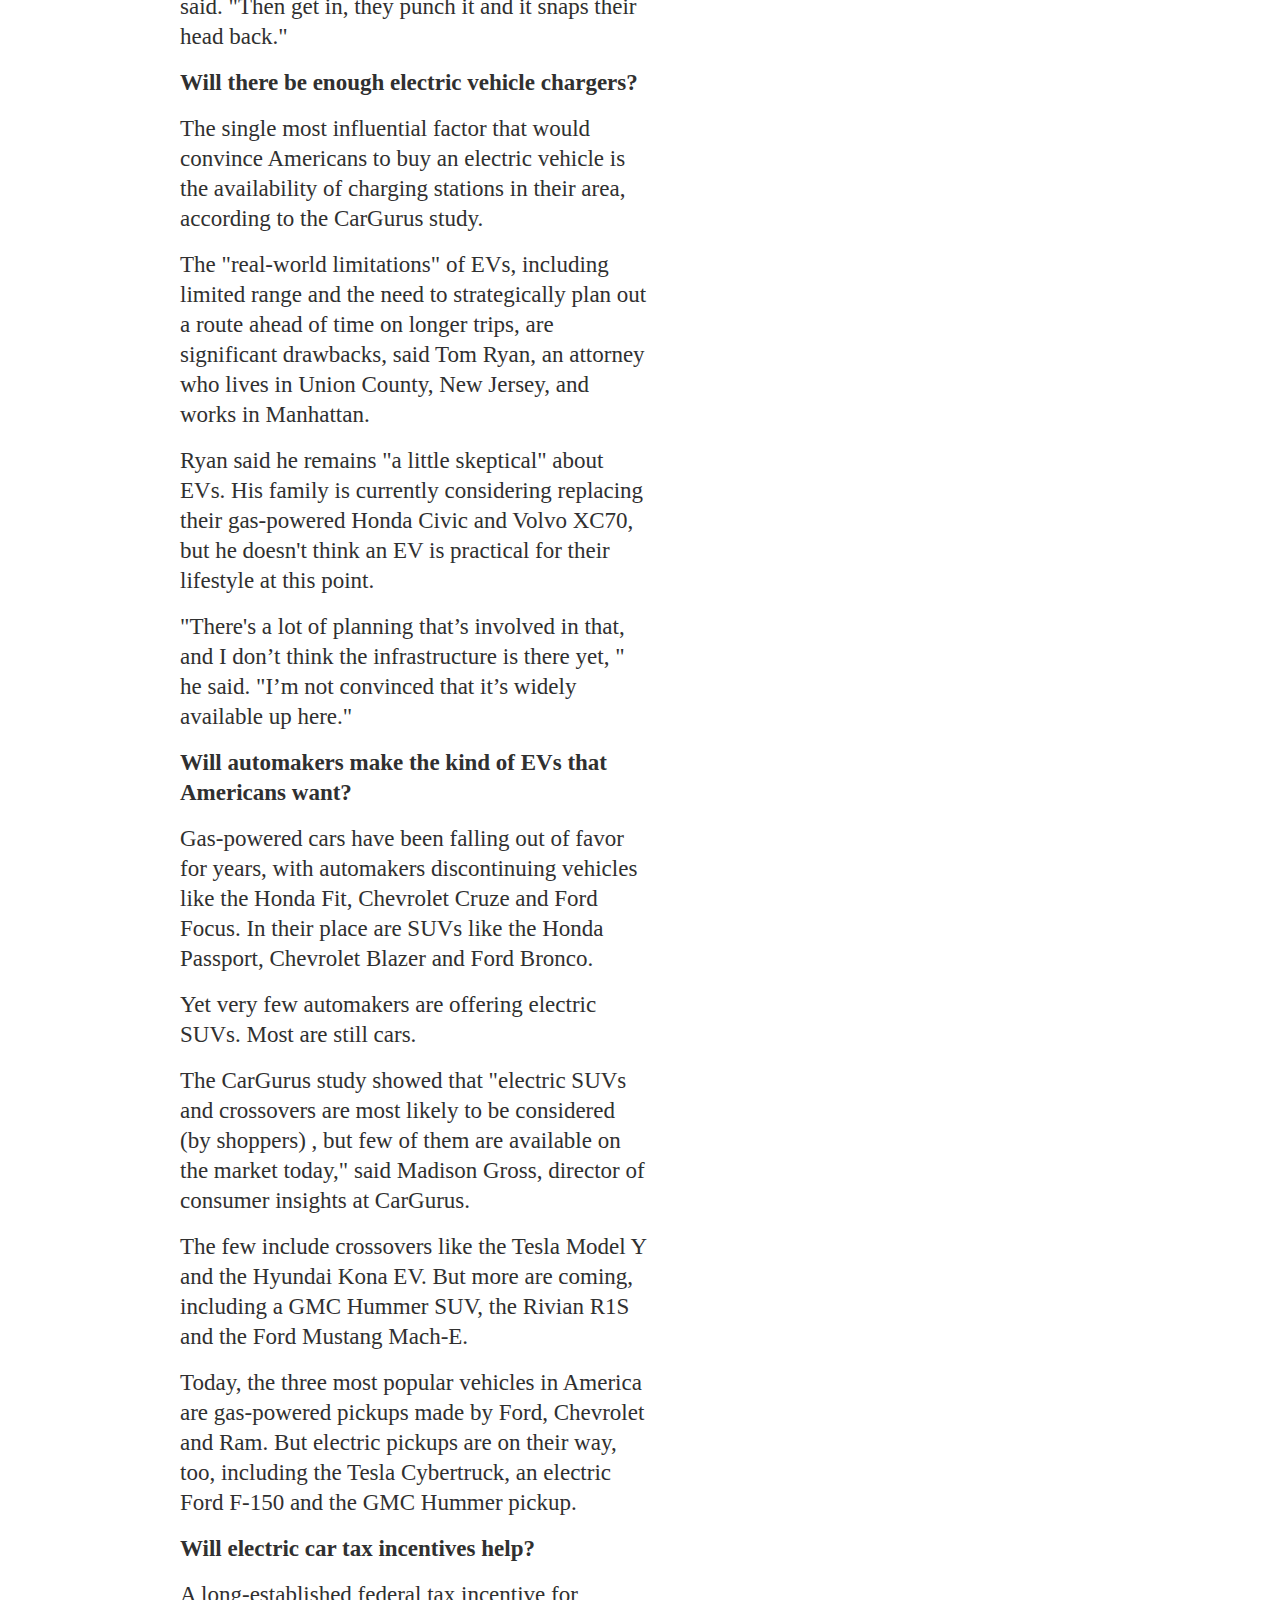
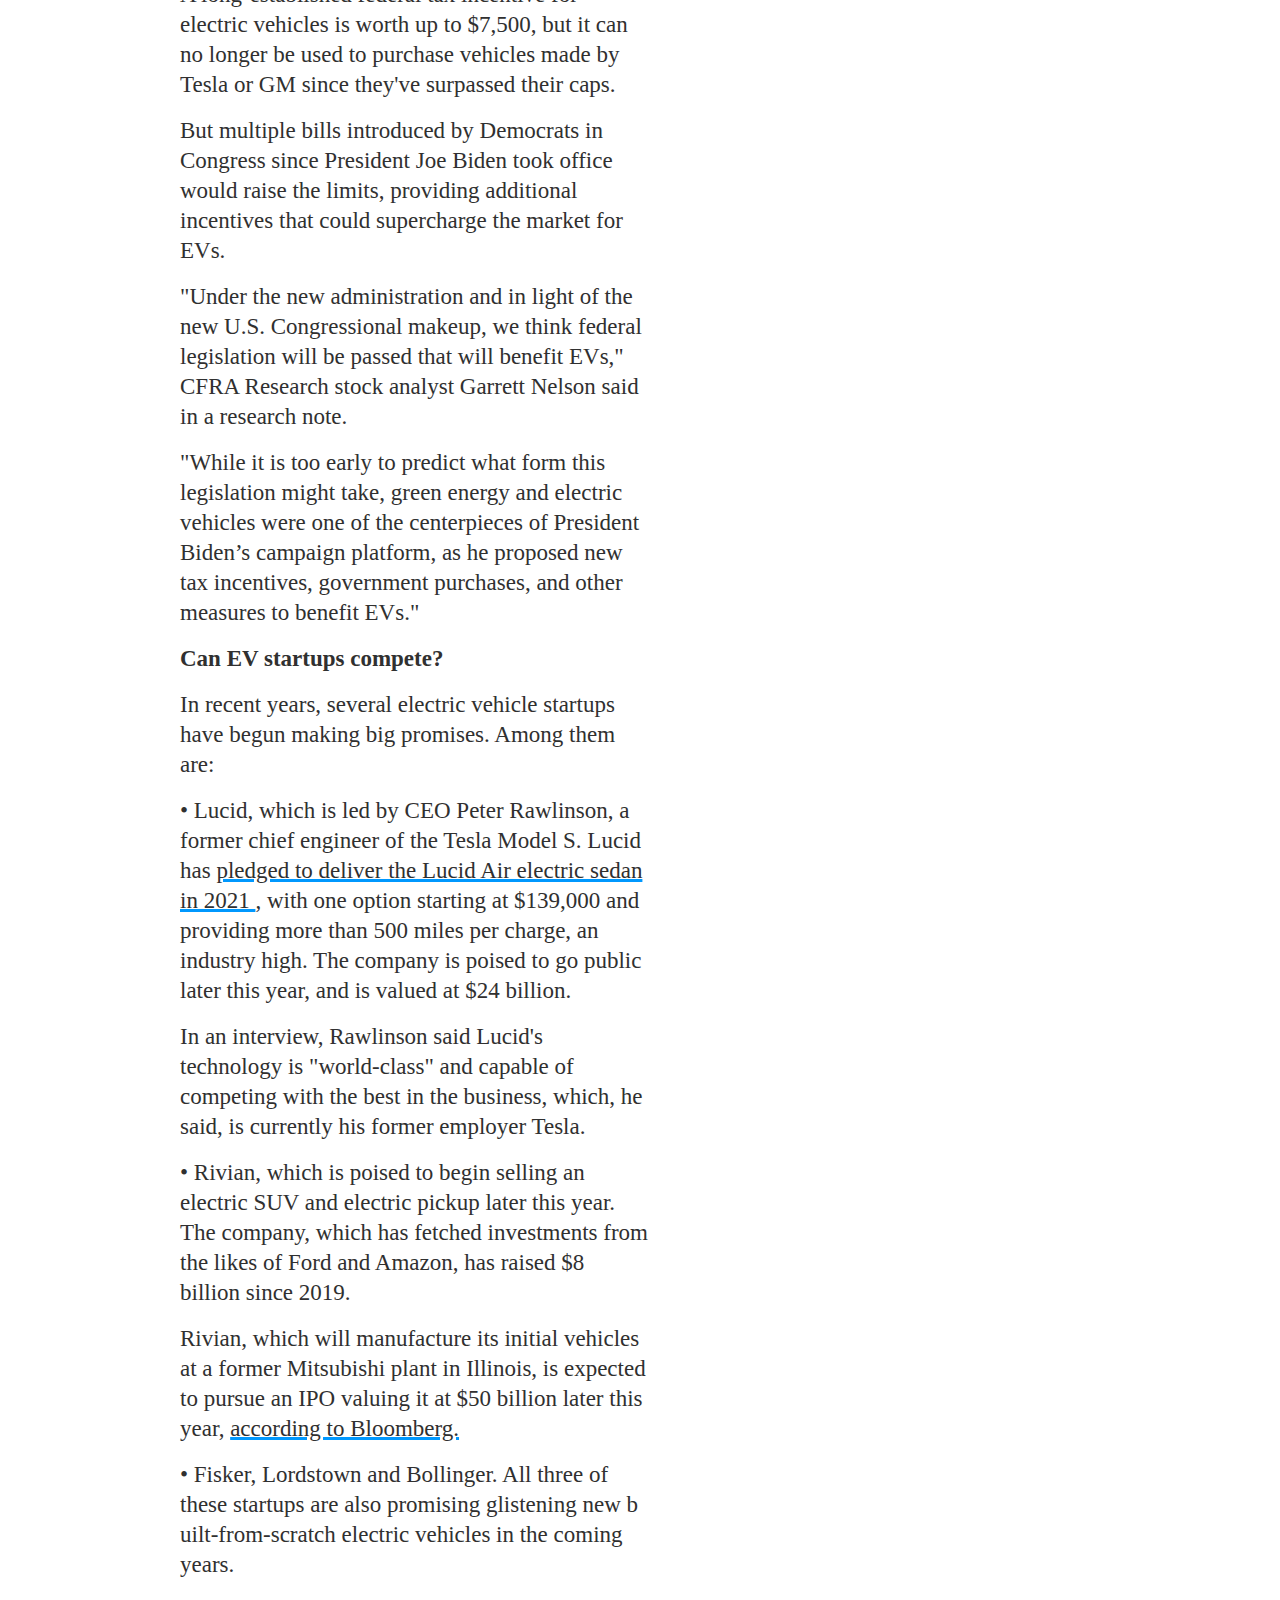
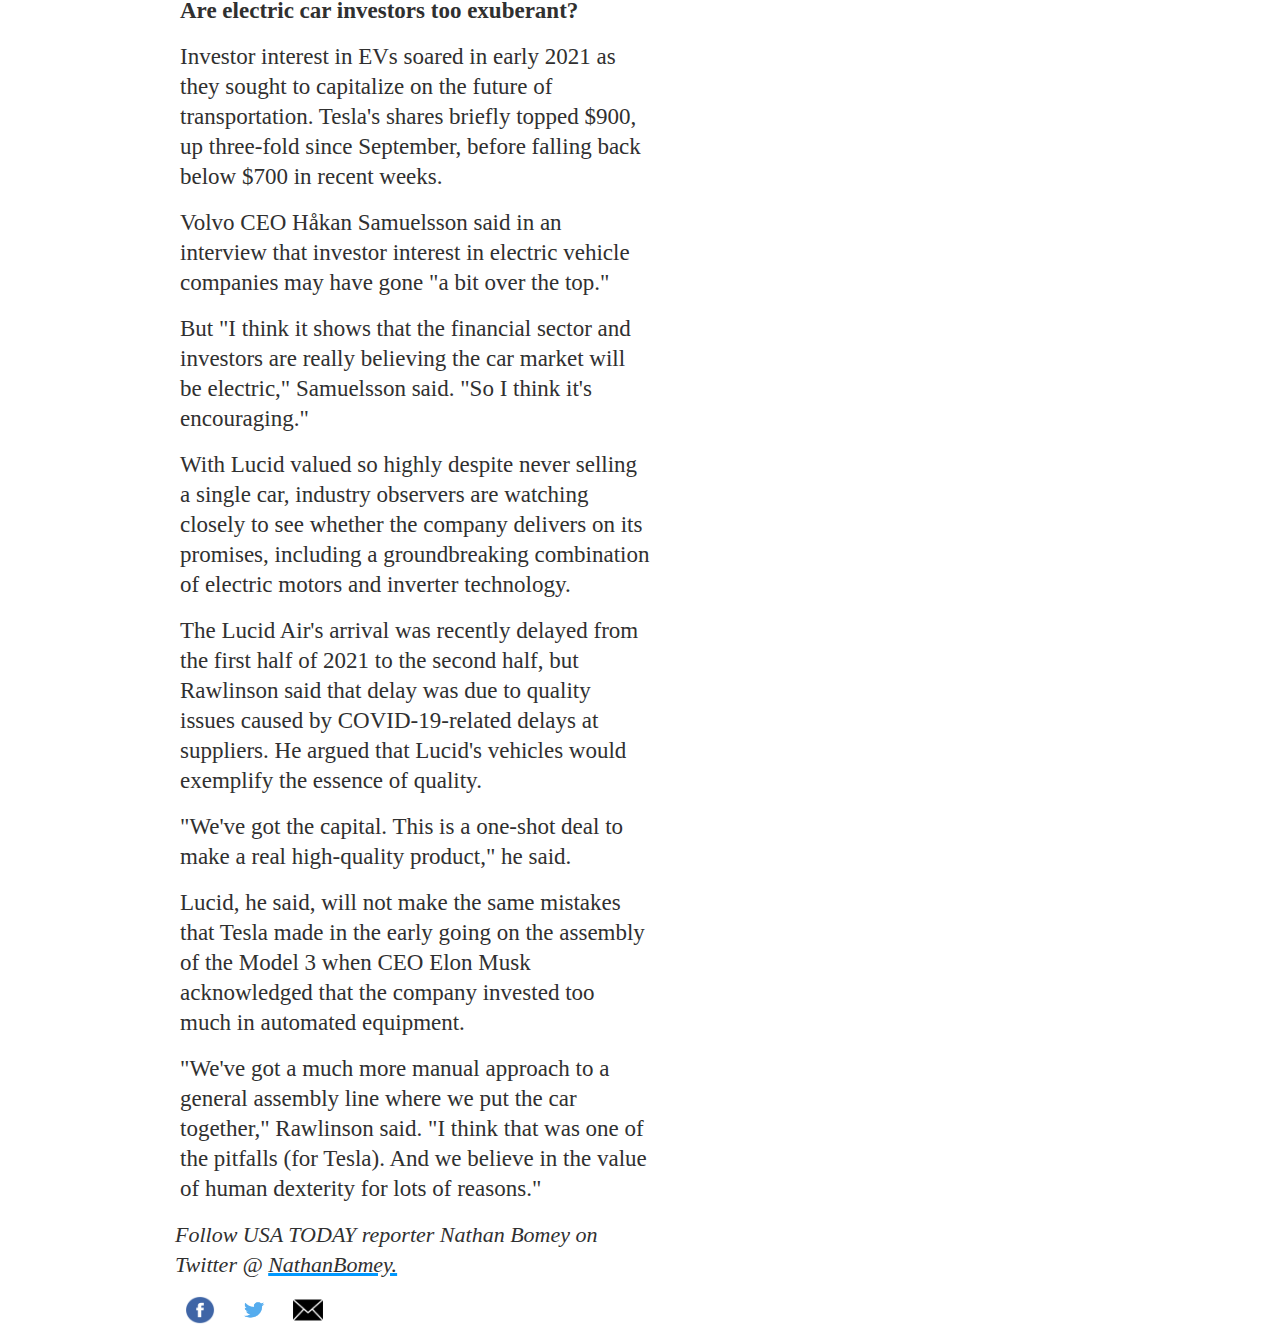
==== commit c4b70aac: "Float property" ====
--- a/index.html
+++ b/index.html
@@ -1,43 +1,78 @@
-<!DOCTYPE html>
-<html>
+<!DOCTYPE html> 
+<html lang="en">
     <head>
+        <meta charset="UTF-8">
+        <meta http-equiv="X-UA-Compatible" content="IE=edge">
+        <meta name="viewport" content="width=device-width, initial-scale=1.0">
         <title>Electric vehicles threaten engines: GM, Volvo, Jaguar ditch gas cars</title> 
         <link rel="stylesheet" href="style.css">
     </head>
-    <body >
+    <body> 
+        <div class="position">
+            <ul class="ulnavba">
+                <li class="liusa"><a class="ausa"href="https://www.usatoday.com/news/"> usa today</a></li>
+                <li class="linavba"><a class="anavba"href="https://www.usatoday.com/sports/"> Get answers</a></li>
+                <li class="linavba"><a class="anavba"href="https://www.usatoday.com/entertainment/">How to sign up</a></li>
+                <li class="linavba"><a class="anavba"href="https://www.usatoday.com/life/">Top new</a></li>
+                <li class="linavba"><a class="anavba"href="https://www.usatoday.com/money/">Comming to McDonald's</a></li>
+                <li class="lisus"><a class="asus"href="https://www.usatoday.com/tech/">Suscribe Now</a></li>
+            </ul>
+            <ul class="ulnavbb">
+                <li class="linavbb"><a class="anavbb"href="https://www.usatoday.com/news/"> News</a></li>
+                <li class="linavbb"><a class="anavbb"href="https://www.usatoday.com/sports/"> Sports</a></li>
+                <li class="linavbb"><a class="anavbb"href="https://www.usatoday.com/entertainment/"> Entertainment</a></li>
+                <li class="linavbb"><a class="anavbb"href="https://www.usatoday.com/life/"> Life</a></li>
+                <li class="linavbb"><a class="anavbb"href="https://www.usatoday.com/money/">Money</a></li>
+                <li class="linavbb"><a class="anavbb"href="https://www.usatoday.com/tech/">Tech</a></li>
+                <li class="linavbb"><a class="anavbb"href="https://www.usatoday.com/travel/">Travel</a></li>
+                <li class="linavbb"><a class="anavbb"href="https://www.usatoday.com/opinion/">Opinion</a></li>
+            </ul>
+        </div>
+        <img src="img/an1.png" alt="anuncio1" class="anu1">
+        <p class="index">
+            <a class="indexa" href="https://www.usatoday.com/money/cars/">cars</a>
+        </p>
+        <div class="float">
+            <img src="img/anu2.png" alt="anuncio2" class="anu2">
+        </div>
         <h1 class="title">
             Are electric vehicles poised to kill the gasoline engine car? Welcome to the 'golden age' of EVs
         </h1>
-        <p class="font"class="info">
+        <p class="info">
             <a class="hl" href="https://www.usatoday.com/staff/2646746001/nathan-bomey/">
                 <span class="black">Nathan Bomey</span>
             </a> 
                 <span class="uper">usa today<span>
         </p>
-        <p class="font"class="info1">
+        <p class="info1">
             Published: 5:30 a.m. ET Mar. 11, 2021 <span class="upd">Updated: 4:53 p.m. ET Mar. 11, 2021</span>
         </p>
         <div class="icon">
-            <a href="https://www.facebook.com/dialog/share?display=popup&app_id=215046668549694&href=https%3A%2F%2Fwww.usatoday.com%2Fstory%2Fmoney%2Fcars%2F2021%2F03%2F11%2Felectric-vehicles-tesla-gm-lucid-rivian-volvo-gas-cars%2F4581584001%2F">
-                <img src="semana 6/facebook.png" alt="Facebook Icon" width="30" height="28">
-            </a>
-            <a  href="https://twitter.com/intent/tweet?url=https%3A%2F%2Fwww.usatoday.com%2Fstory%2Fmoney%2Fcars%2F2021%2F03%2F11%2Felectric-vehicles-tesla-gm-lucid-rivian-volvo-gas-cars%2F4581584001%2F&text=Are%20electric%20vehicles%20poised%20to%20kill%20the%20gasoline%20engine%20car%3F%20Welcome%20to%20the%20%27golden%20age%27%20of%20EVs&via=
+            <a class="imgicon" href="https://www.facebook.com/dialog/share?display=popup&app_id=215046668549694&href=https%3A%2F%2Fwww.usatoday.com%2Fstory%2Fmoney%2Fcars%2F2021%2F03%2F11%2Felectric-vehicles-tesla-gm-lucid-rivian-volvo-gas-cars%2F4581584001%2F">
+                <img src="img/facebook.png" alt="Facebook Icon" width="30" height="28">
+            </a>
+            <a class="imgicon" href="https://twitter.com/intent/tweet?url=https%3A%2F%2Fwww.usatoday.com%2Fstory%2Fmoney%2Fcars%2F2021%2F03%2F11%2Felectric-vehicles-tesla-gm-lucid-rivian-volvo-gas-cars%2F4581584001%2F&text=Are%20electric%20vehicles%20poised%20to%20kill%20the%20gasoline%20engine%20car%3F%20Welcome%20to%20the%20%27golden%20age%27%20of%20EVs&via=
         usatoday">
-                <img src="semana 6/twitter.png" alt="Twitter Icon"width="30" height="28">
-            </a>
-            <a  href="mailto:?subject=Are%20electric%20vehicles%20poised%20to%20kill%20the%20gasoline%20engine%20car%3F%20Welcome%20to%20the%20'golden%20age'%20of%20EVs%20-%20from%20USA%20TODAY&amp;body=Are%20electric%20vehicles%20poised%20to%20kill%20the%20gasoline%20engine%20car%3F%20Welcome%20to%20the%20'golden%20age'%20of%20EVs%0A%0AAfter%20years%20of%20sluggish%20adoption%2C%20electric%20cars%20are%20poised%20for%20a%20surge%20in%20sales%20and%20products%20that%20could%20make%20the%20gas%20engine%20a%20thing%20of%20the%20past.%0A%0ACheck%20out%20this%20story%20on%20usatoday.com%3A%20https%3A%2F%2Fwww.usatoday.com%2Fstory%2Fmoney%2Fcars%2F2021%2F03%2F11%2Felectric-vehicles-tesla-gm-lucid-rivian-volvo-gas-cars%2F4581584001%2F">
-                <img src="semana 6/sobre.png" alt="Mail Icon" width="30" height="28">
-            </a>
+                <img src="img/twitter.png" alt="Twitter Icon"width="30" height="28">
+            </a>
+            <a class="imgicon" href="mailto:?subject=Are%20electric%20vehicles%20poised%20to%20kill%20the%20gasoline%20engine%20car%3F%20Welcome%20to%20the%20'golden%20age'%20of%20EVs%20-%20from%20USA%20TODAY&amp;body=Are%20electric%20vehicles%20poised%20to%20kill%20the%20gasoline%20engine%20car%3F%20Welcome%20to%20the%20'golden%20age'%20of%20EVs%0A%0AAfter%20years%20of%20sluggish%20adoption%2C%20electric%20cars%20are%20poised%20for%20a%20surge%20in%20sales%20and%20products%20that%20could%20make%20the%20gas%20engine%20a%20thing%20of%20the%20past.%0A%0ACheck%20out%20this%20story%20on%20usatoday.com%3A%20https%3A%2F%2Fwww.usatoday.com%2Fstory%2Fmoney%2Fcars%2F2021%2F03%2F11%2Felectric-vehicles-tesla-gm-lucid-rivian-volvo-gas-cars%2F4581584001%2F">
+                <img src="img/sobre.png" alt="Mail Icon" width="30" height="28">
+            </a>
+        </div>
+        <div class="float2">
+            <img src="img/anu3.png" alt="anuncio2" class="anu2">
         </div>
         <p class="font">
             After years of sluggish adoption, electric vehicles are poised for a sharp increase in sales,
             new products and investments that could eventually make the gasoline engine a thing of the past.
         </p>
+        
         <p class="font">
             Look no further than Wall Street, where investors are positively giddy about the prospect of established 
             automakers offeringfull lineups of electric vehicles, like General Motors,and about the chances of startups
             like Lucid Motors and Rivian that are promising groundbreaking EVs to come.
         </p> 
+       
         <p class="font">
             In recent weeks, GM, Volvo and Jaguar have announced commitments to phase out gas-powered vehicles 
             within the next 15, 10 and five years. Tesla's lineup has always been fully electric.
@@ -70,7 +105,7 @@
             Percentage of Americans who say they will probably or definitely own an electric vehicle within the next
              5 or 10 years:
         </p> 
-            <img class="imgtxt" src="semana 6/grafico.png"alt="Americans Graphic">
+            <img class="imgtxt" src="img/grafico.png"alt="Americans Graphic">
         <p class="font">
             To be sure, sales of EVs remain a sliver of the overall auto industry, representing only about 2% market 
             share in 2020, according to Cox Automotive, which owns 
@@ -90,7 +125,7 @@
             "We have to keep in mind these are intentions," Krebs said. "There are things that can get in the way 
             of those intentions."
         </p>
-            <img class="imgtxt" src="semana 6/gallery.png"alt="Cars Gallery">
+            <img class="imgtxt" src="img/gallery.png"alt="Cars Gallery">
         <p class="font">
             There are still plenty of signs that the gas engine isn't going anywhere anytime soon, including 
             lingering concerns about electric vehicle battery range, cost and the availability of public car chargers.
@@ -100,7 +135,7 @@
             electric vehicle within the next 10 years, up from 34% in 2018,according to survey data provided to USA
              TODAY in advance of its broader publication by car-buying site CarGurus.
         </p>
-            <img class="imgtxt" src="semana 6/tesla.png"alt="Tesla Car">
+            <img class="imgtxt" src="img/tesla.png"alt="Tesla Car">
         <p class="font">
             What factors will decide the pace of the EV revolution? Here's what to watch for:
         </p>
@@ -138,7 +173,7 @@
             Owning a compact electric car costs an average of about $600 more than owning a gas car, according to AAA,
              though the cost varies considerably depending on electricity prices and usage.
         </p>
-            <img class="imgtxt" src="semana 6/family.png"alt="Family">
+            <img class="imgtxt" src="img/family.png"alt="Family">
         <p class="font">
             Joel Spurlock, a Salina, Kansas, resident, and his family own a Chevrolet Volt semi-electric vehicle and a
              Chrysler Pacifica plug-in hybrid. Both of his vehicles can travel dozens of miles on electricity before 
@@ -292,22 +327,22 @@
             Rawlinson said. "I think that was one of the pitfalls (for Tesla). And we believe in the value of human
              dexterity for lots of reasons."
         </p>
-        <p  class="font"class="italyc">
-            Follow USA TODAY reporter Nathan Bomey on Twitter 
+        <p  class="italic">
+            Follow USA TODAY reporter Nathan Bomey on Twitter @
             <a class="hl" href="https://twitter.com/NathanBomey">
-                @NathanBomey.
+               NathanBomey.
             </a>
         </p>
         <div class="icon">
-            <a href="https://www.facebook.com/dialog/share?display=popup&app_id=215046668549694&href=https%3A%2F%2Fwww.usatoday.com%2Fstory%2Fmoney%2Fcars%2F2021%2F03%2F11%2Felectric-vehicles-tesla-gm-lucid-rivian-volvo-gas-cars%2F4581584001%2F">
-                <img src="semana 6/facebook.png"alt="Facebook Icon" width="30" height="28">
-            </a>
-            <a href="https://twitter.com/intent/tweet?url=https%3A%2F%2Fwww.usatoday.com%2Fstory%2Fmoney%2Fcars%2F2021%2F03%2F11%2Felectric-vehicles-tesla-gm-lucid-rivian-volvo-gas-cars%2F4581584001%2F&text=Are%20electric%20vehicles%20poised%20to%20kill%20the%20gasoline%20engine%20car%3F%20Welcome%20to%20the%20%27golden%20age%27%20of%20EVs&via=
+            <a class="imgicon" href="https://www.facebook.com/dialog/share?display=popup&app_id=215046668549694&href=https%3A%2F%2Fwww.usatoday.com%2Fstory%2Fmoney%2Fcars%2F2021%2F03%2F11%2Felectric-vehicles-tesla-gm-lucid-rivian-volvo-gas-cars%2F4581584001%2F">
+                <img src="img/facebook.png" alt="Facebook Icon" width="30" height="28">
+            </a>
+            <a class="imgicon" href="https://twitter.com/intent/tweet?url=https%3A%2F%2Fwww.usatoday.com%2Fstory%2Fmoney%2Fcars%2F2021%2F03%2F11%2Felectric-vehicles-tesla-gm-lucid-rivian-volvo-gas-cars%2F4581584001%2F&text=Are%20electric%20vehicles%20poised%20to%20kill%20the%20gasoline%20engine%20car%3F%20Welcome%20to%20the%20%27golden%20age%27%20of%20EVs&via=
         usatoday">
-                <img src="semana 6/twitter.png" alt="Twitter Icon"width="30" height="28">
-            </a>
-            <a href="mailto:?subject=Are%20electric%20vehicles%20poised%20to%20kill%20the%20gasoline%20engine%20car%3F%20Welcome%20to%20the%20'golden%20age'%20of%20EVs%20-%20from%20USA%20TODAY&amp;body=Are%20electric%20vehicles%20poised%20to%20kill%20the%20gasoline%20engine%20car%3F%20Welcome%20to%20the%20'golden%20age'%20of%20EVs%0A%0AAfter%20years%20of%20sluggish%20adoption%2C%20electric%20cars%20are%20poised%20for%20a%20surge%20in%20sales%20and%20products%20that%20could%20make%20the%20gas%20engine%20a%20thing%20of%20the%20past.%0A%0ACheck%20out%20this%20story%20on%20usatoday.com%3A%20https%3A%2F%2Fwww.usatoday.com%2Fstory%2Fmoney%2Fcars%2F2021%2F03%2F11%2Felectric-vehicles-tesla-gm-lucid-rivian-volvo-gas-cars%2F4581584001%2F">
-                <img src="semana 6/sobre.png" alt="Mail Icon"width="30" height="28">
+                <img src="img/twitter.png" alt="Twitter Icon"width="30" height="28">
+            </a>
+            <a class="imgicon" href="mailto:?subject=Are%20electric%20vehicles%20poised%20to%20kill%20the%20gasoline%20engine%20car%3F%20Welcome%20to%20the%20'golden%20age'%20of%20EVs%20-%20from%20USA%20TODAY&amp;body=Are%20electric%20vehicles%20poised%20to%20kill%20the%20gasoline%20engine%20car%3F%20Welcome%20to%20the%20'golden%20age'%20of%20EVs%0A%0AAfter%20years%20of%20sluggish%20adoption%2C%20electric%20cars%20are%20poised%20for%20a%20surge%20in%20sales%20and%20products%20that%20could%20make%20the%20gas%20engine%20a%20thing%20of%20the%20past.%0A%0ACheck%20out%20this%20story%20on%20usatoday.com%3A%20https%3A%2F%2Fwww.usatoday.com%2Fstory%2Fmoney%2Fcars%2F2021%2F03%2F11%2Felectric-vehicles-tesla-gm-lucid-rivian-volvo-gas-cars%2F4581584001%2F">
+                <img src="img/sobre.png" alt="Mail Icon" width="30" height="28">
             </a>
         </div>
 
--- a/style.css
+++ b/style.css
@@ -1,24 +1,129 @@
-
+body{
+    margin: 0px;
+}
+.anu1{
+    margin-top: 100px;
+    margin-left: 100px;
+}
+.float{
+    margin-right: 250px;
+}
+.float2{
+    margin-right: 220px;
+}
+.anu2{
+    float: right;
+}
 .font{
     font-family: Georgia, 'Times New Roman', Times, serif;
     color:#303030;
-    font-size: 22px;
+    font-size: 23px;
+    margin: 16px 630px 16px 180px;
+    line-height: 30px;
+}
+.position{
+    position: fixed;
+    top:0;
+}
+.ulnavba{
+    list-style-type: none;
+    margin: 0px;
+    padding: 10px 100px 10px 100px;
+    background-color: white;
+}
+.linavba{
+    display: inline;
+    border-top: 7px solid #3cc37d;
+    margin: 0px 15px;
+    padding: 10px 70px 0px 0px;
+}
+.liusa{
+    display: inline;
+    margin: 0px 15px;
+    padding: 10px 70px 0px 0px;
+}
+.lisus{
+    display: inline;
+    margin: 0px 15px;
+    padding: 10px 70px 0px 0px;
+}
+.anavba{
+    font-family: Arial,sans-serif;
+    color: #303030;
+    font-size: 18px;
+    padding: 8px 8px 8px 0px;
+    font-weight: 700;
+    text-decoration: none;
+}
+.ausa{
+    font-family: Arial,sans-serif;
+    color: #303030;
+    text-transform: uppercase;
+    font-size: 18px;
+    padding: 8px 8px 8px 0px;
+    font-weight: 800;
+    text-decoration: none;
+}
+.asus{
+    font-family: Arial,sans-serif;
+    color: blue;
+    font-size: 18px;
+    padding: 8px 8px 8px 0px;
+    font-weight: 700;
+    text-decoration: none;
+}
+.ulnavbb{
+    list-style-type: none;
+    margin: 0px;
+    padding: 10px 728px 10px 100px;
+    background-color:#303030;
+}
+.linavbb{
+    display: inline;
+    padding: 0px 10px;
+    
+}
+.anavbb{
+    font-family: Arial,sans-serif;
+    color: white;
+    padding: 8px;
+    font-weight: 800;
+    text-decoration: none;
+
+}
+.anavbb:hover{
+    color:#E9E8E8;
+}
+.index{
+    font-family:Arial,sans-serif ;
+    text-transform: uppercase;
+    font-size: 16px;
     margin: 16px 630px 16px 175px;
     line-height: 30px;
+}
+.indexa{
+    color:#00553c;
+    font-weight: 800;
+    text-decoration: underline;
+    text-decoration-thickness: 3px;
+    text-underline-offset: 1px;
 }
 .title {
     font-family: Arial,sans-serif;
     color:#303030;
     font-size: 42px;
-    margin: 175px 630px 16px 175px;
+    margin: 16px 630px 16px 180px;
     font-weight: 800;
 }
 .icon{
     margin: 16px 630px 16px 175px;
 }
 .info{
-    font-size : 16px;
-    margin-bottom: 2px;
+    font-family: Arial, sans-serif;
+    color:#303030;
+    font-size: 19px;
+    margin: 16px 630px 0px 180px;
+    line-height: 30px;
 }
 .upd{
     margin-left: 6px;
@@ -27,25 +132,43 @@
     font-weight: 700;
 }
 .info1{
+    font-family: Arial, sans-serif;
     color:#626262;
-    font-size: 14px;
-    margin-top: 2px;
+    font-size: 15px;
+    margin: 0px 630px 0px 180px;
+    line-height: 30px;
 }
 .black {
     color:#303030;
-    font-weight: bold;
+    font-weight: 800;
 }
 .uper {
+    font-family: Georgia, 'Times New Roman', Times, serif;
     text-transform: uppercase;
 }
-.italyc{
+.italic{
+    font-family: Georgia, 'Times New Roman', Times, serif;
     font-style: italic;
+    color:#303030;
+    font-size: 22px;
+    margin: 16px 630px 16px 175px;
+    line-height: 30px;
+    
 }
 .hl{
-    color: black;
+    color: #303030;
     text-decoration:underline;
     text-decoration-color: #0098fe;
+    text-decoration-thickness: 3px;
+    text-underline-offset: 1px;
+}
+.hl:hover{
+    color:black;
 }
 .imgtxt{
     margin: 16px 630px 16px 175px;
 }
+.imgicon{
+    margin:0px 10px;
+    text-decoration: none;
+}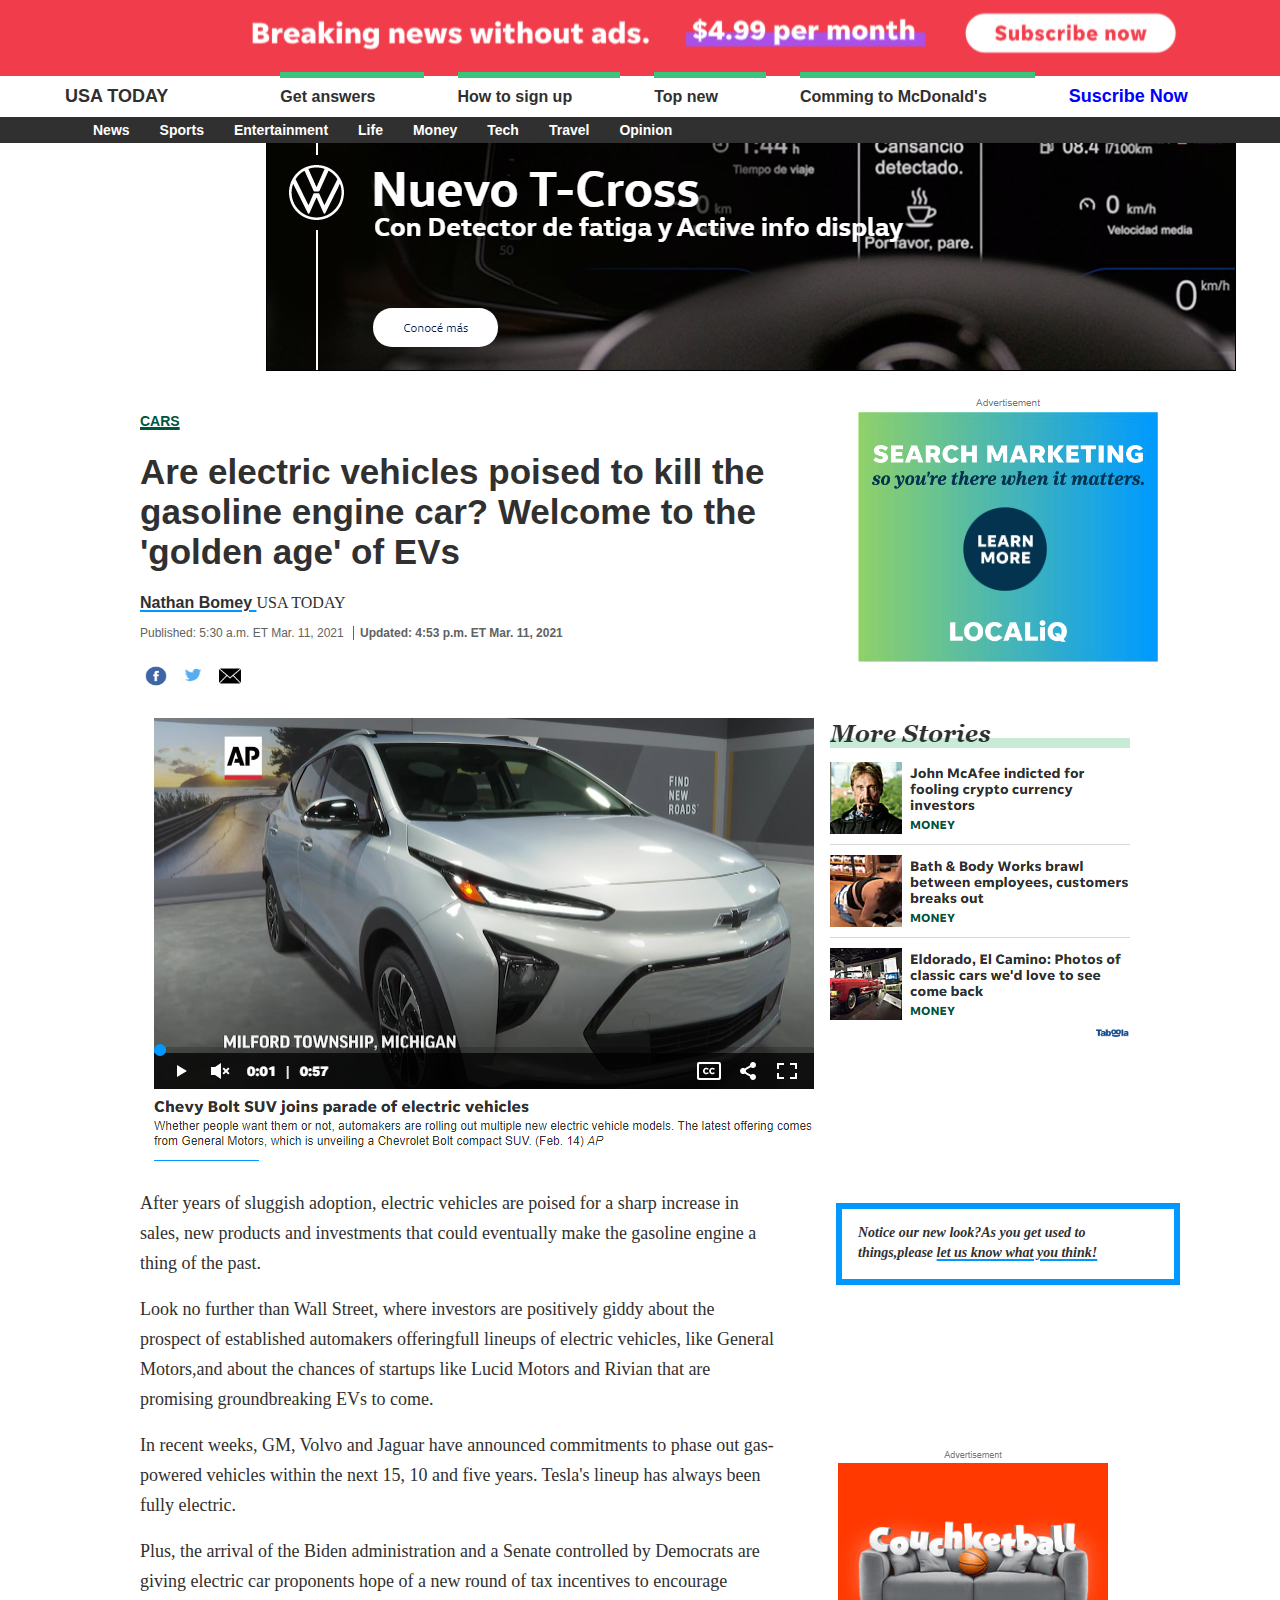
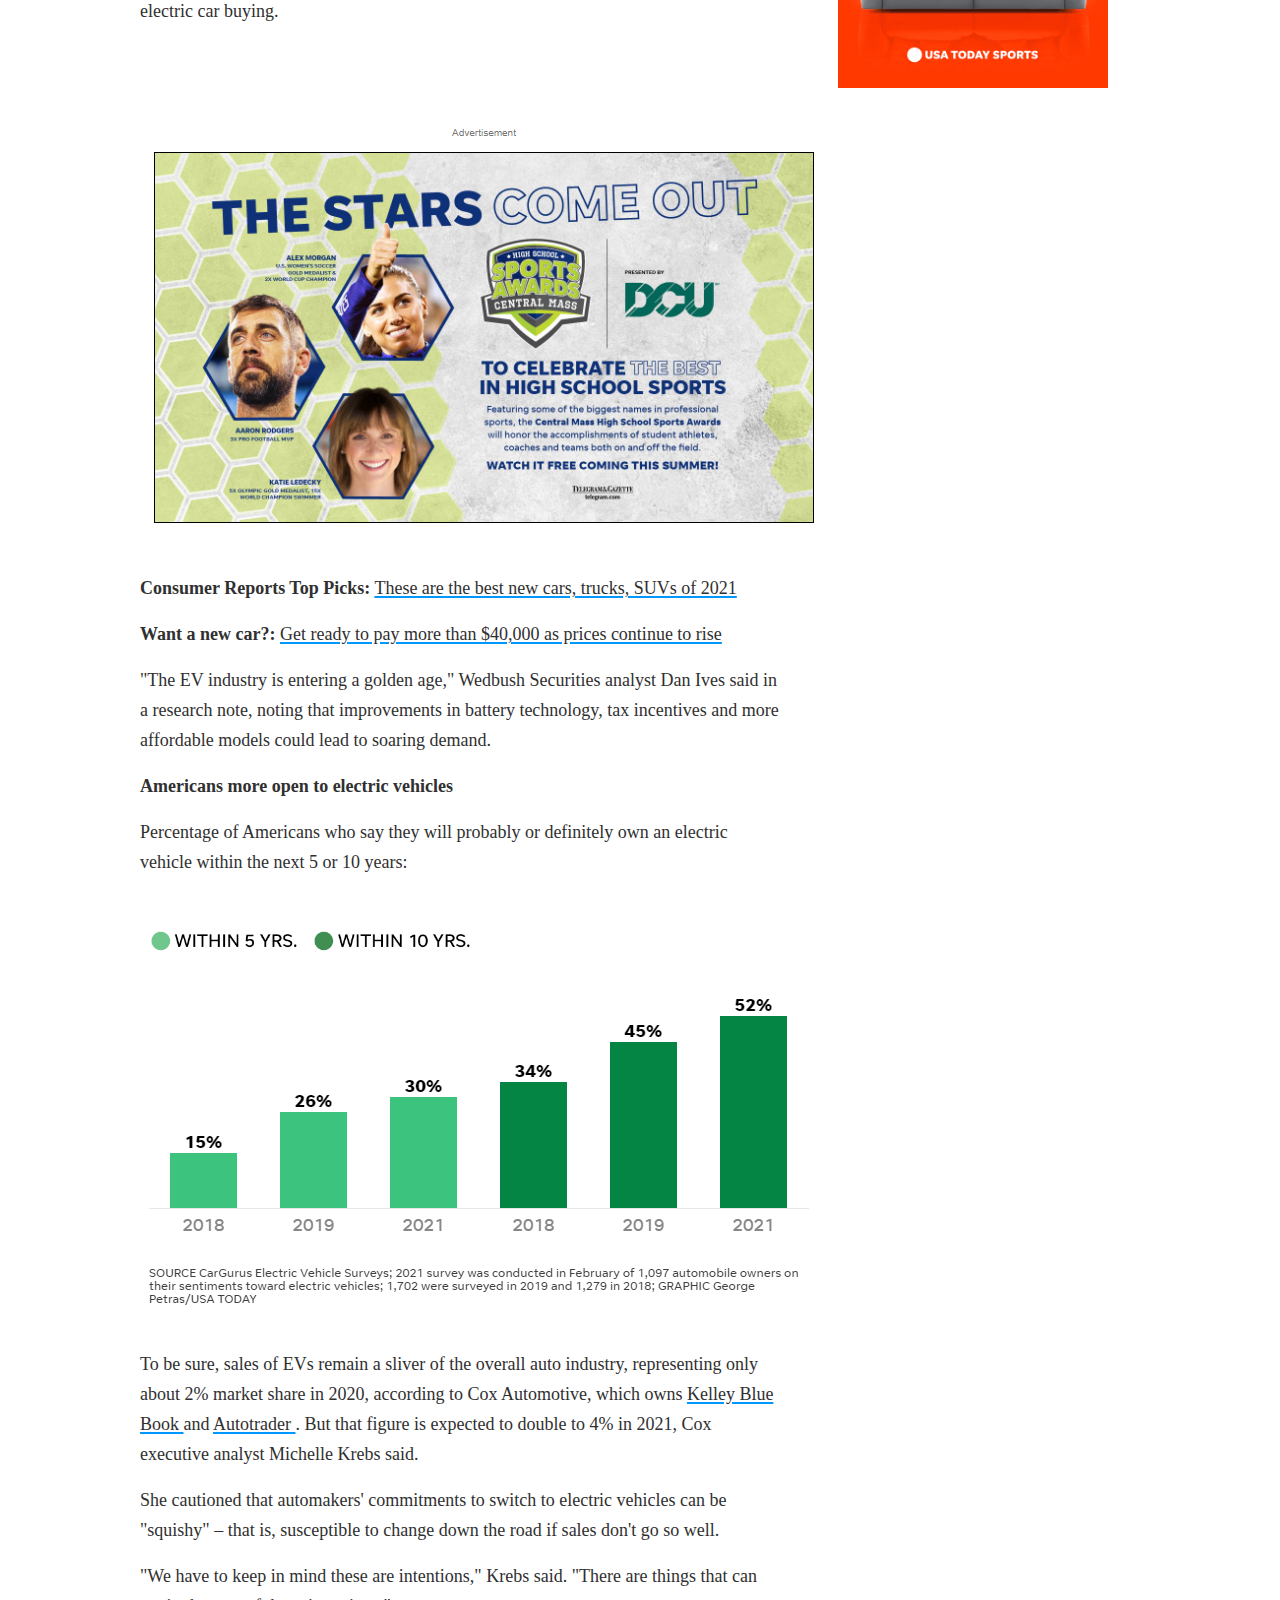
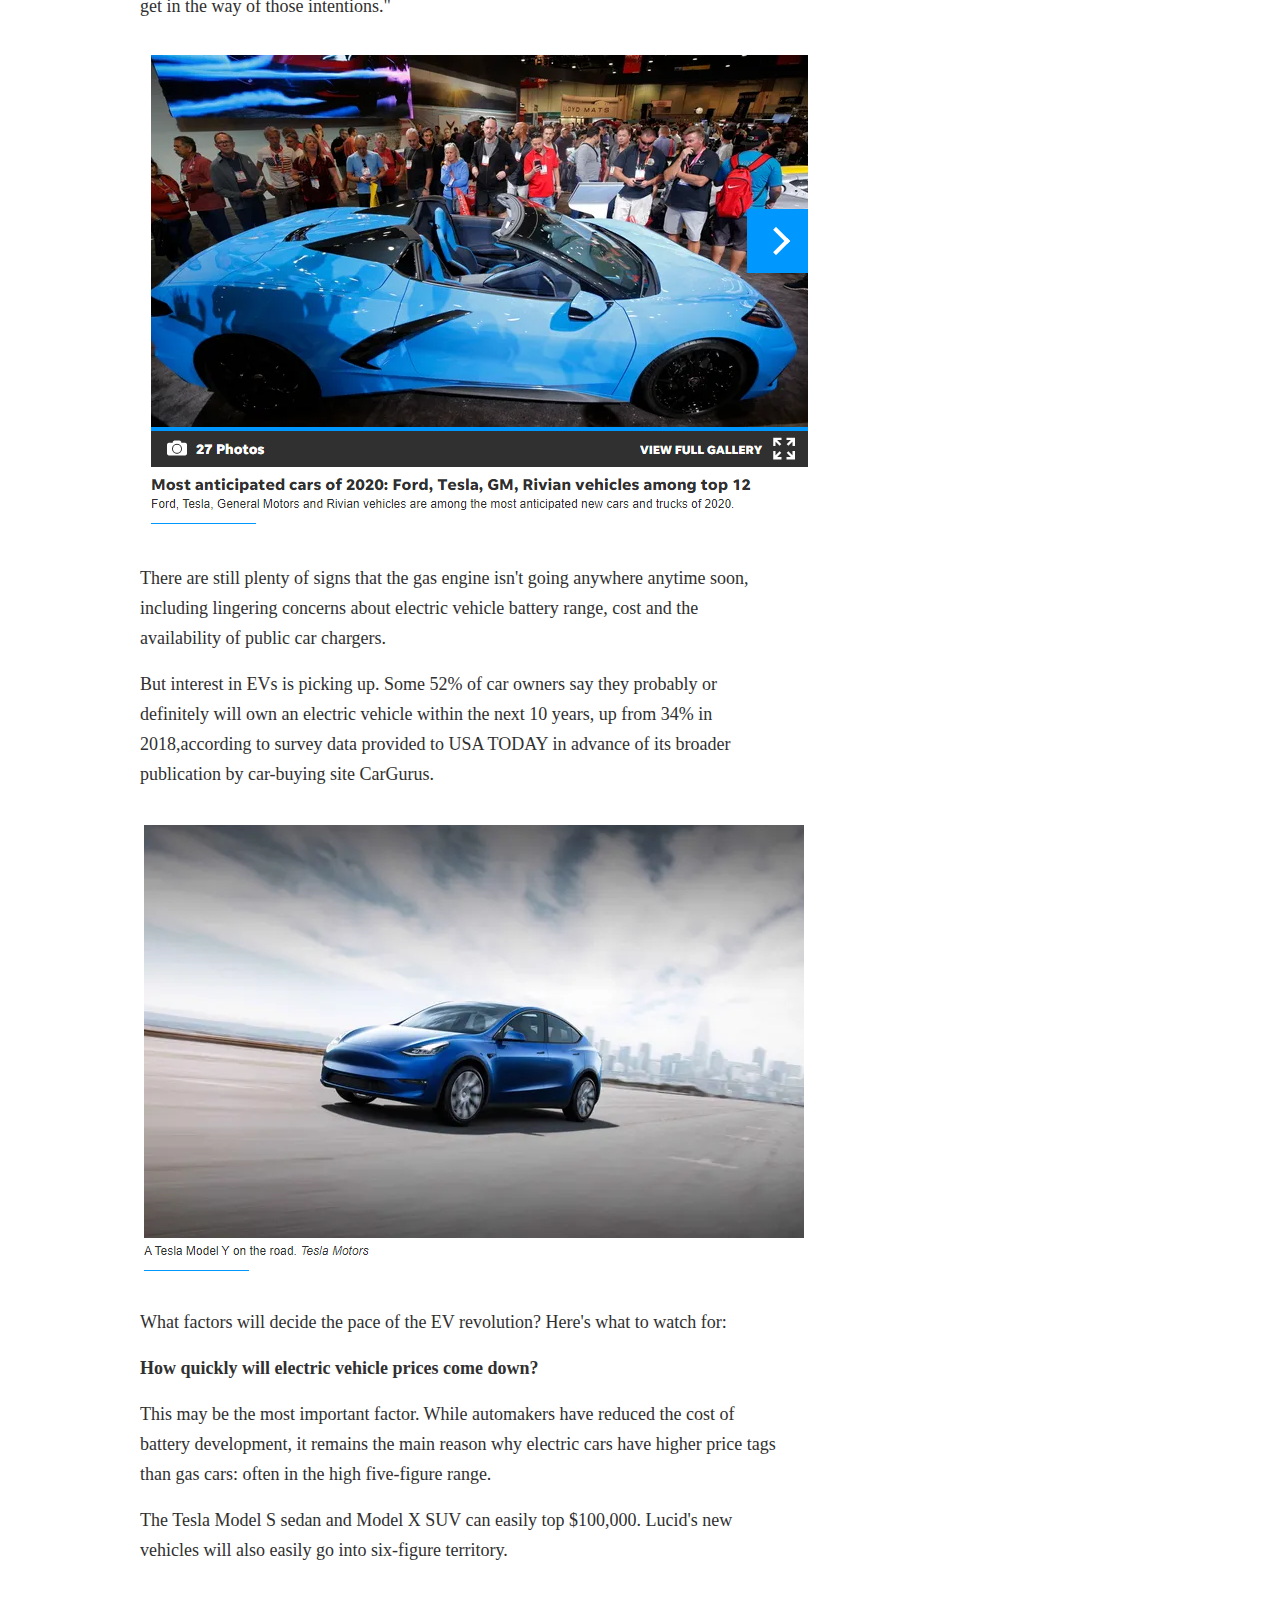
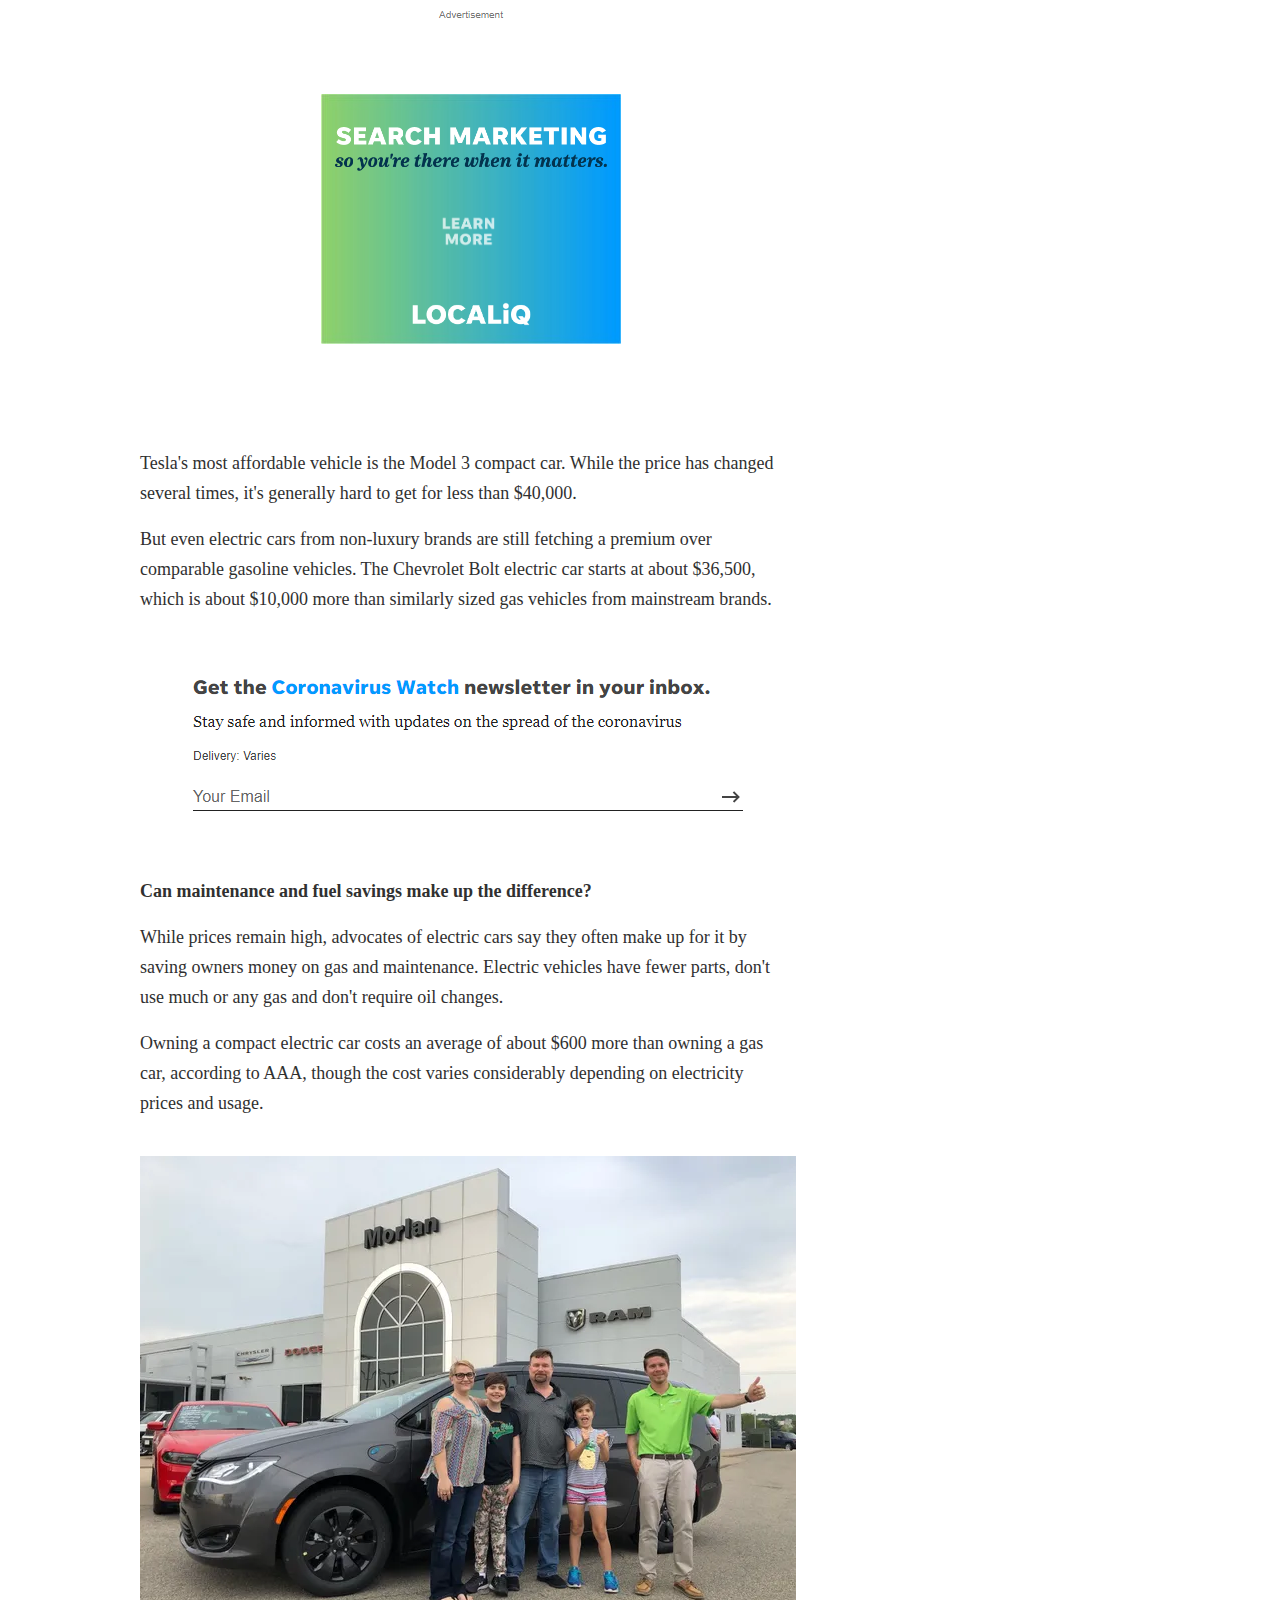
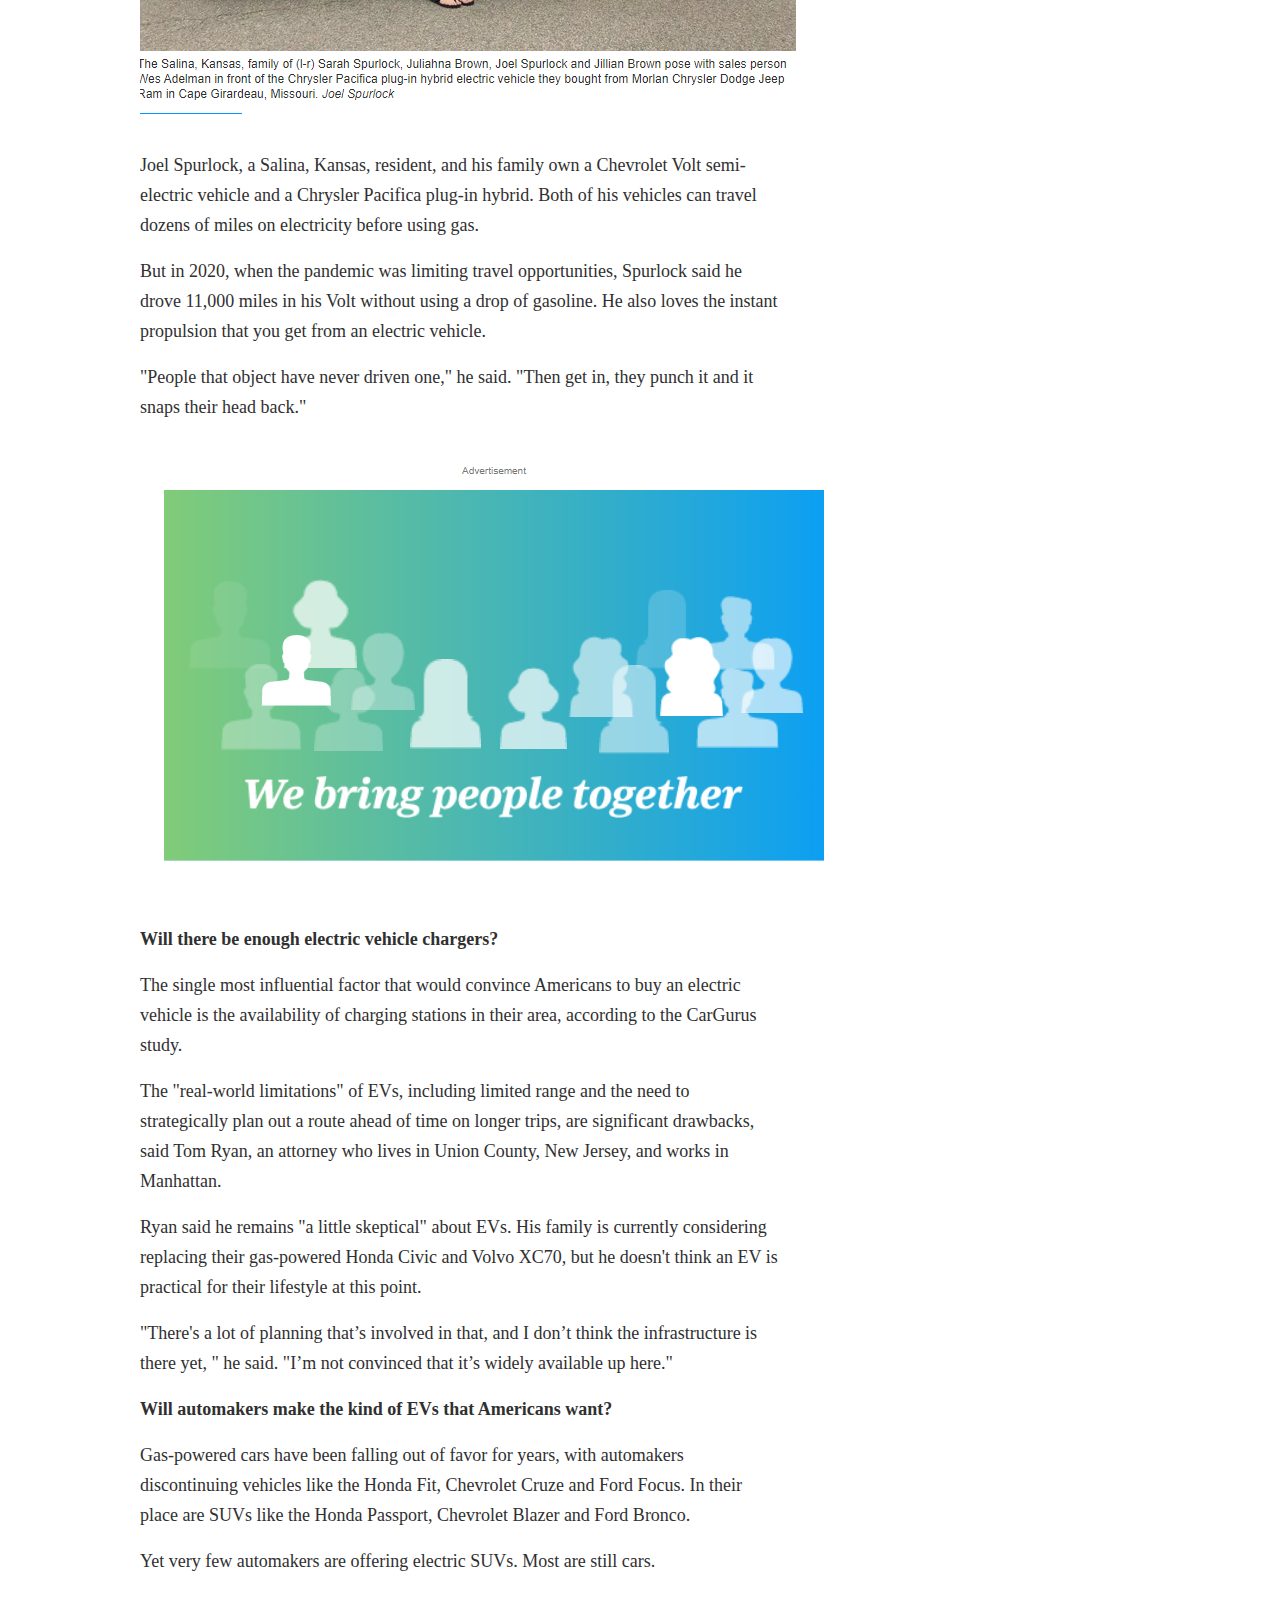
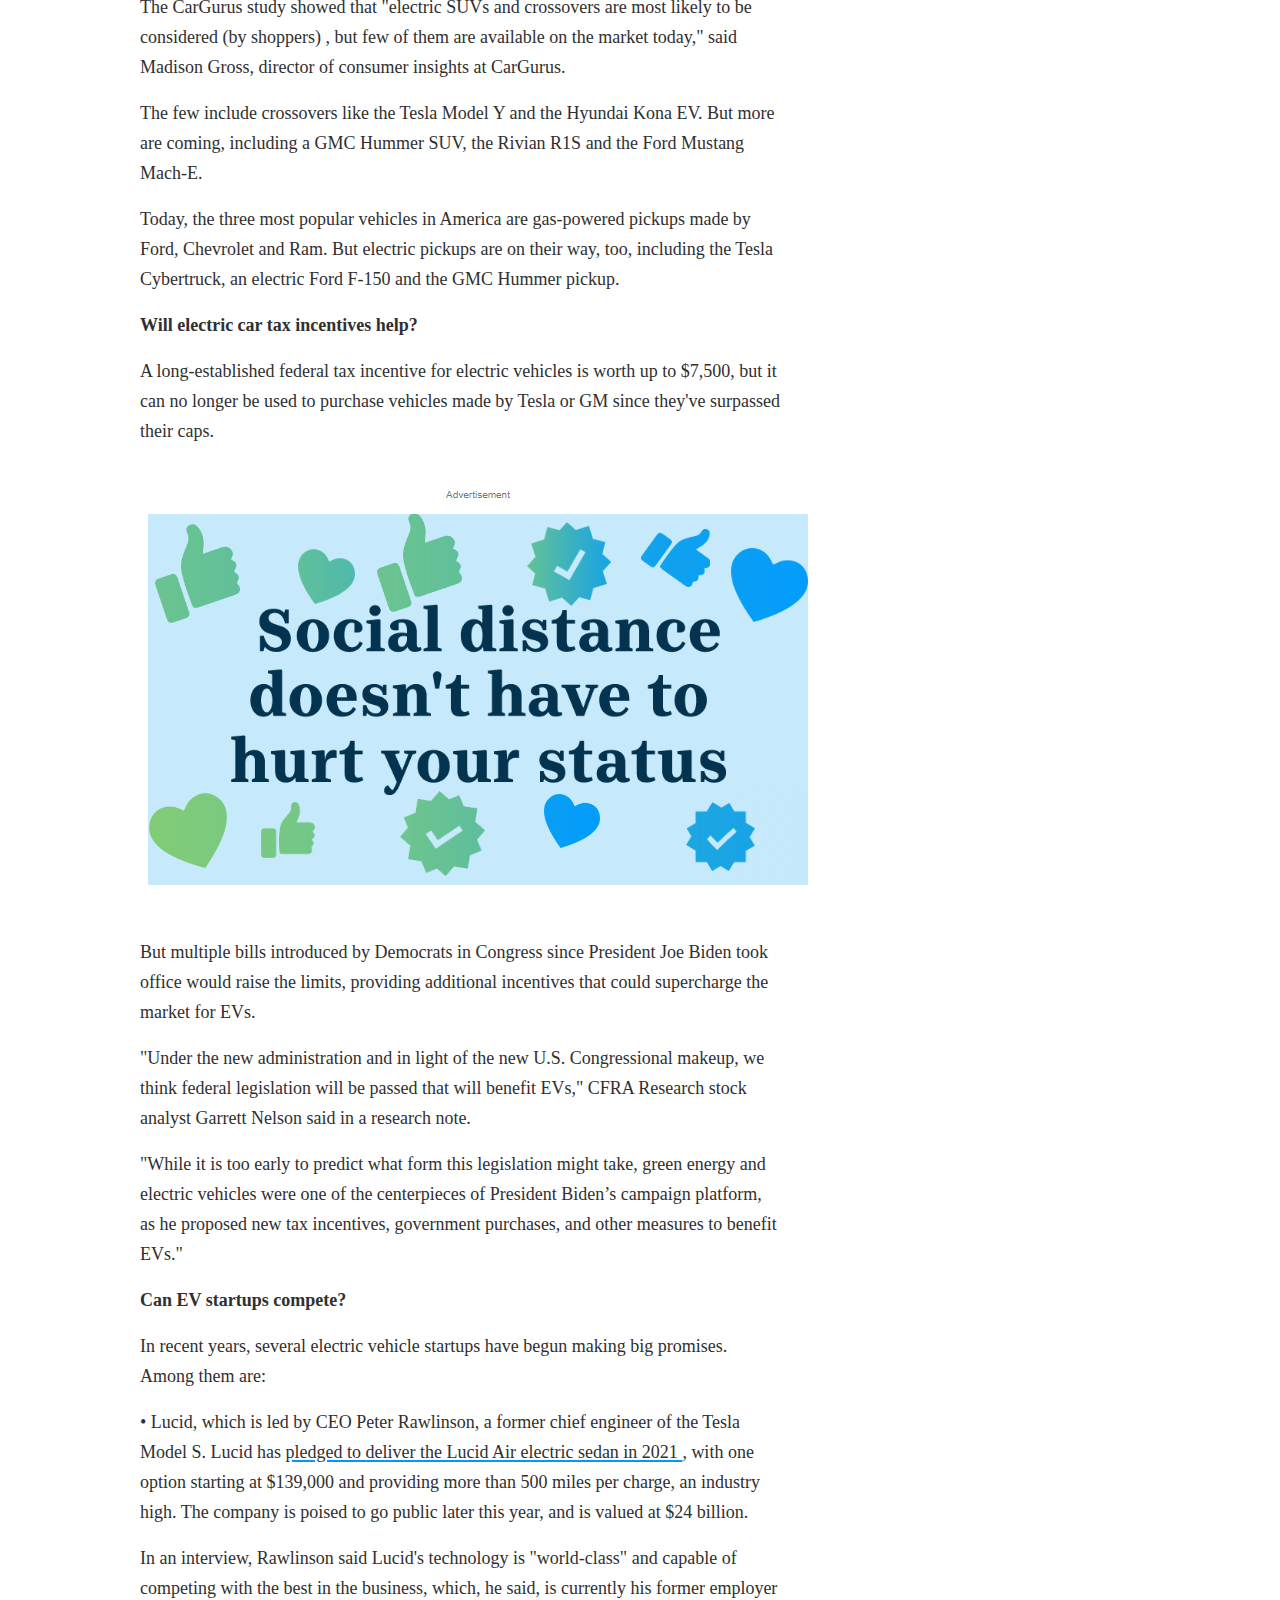
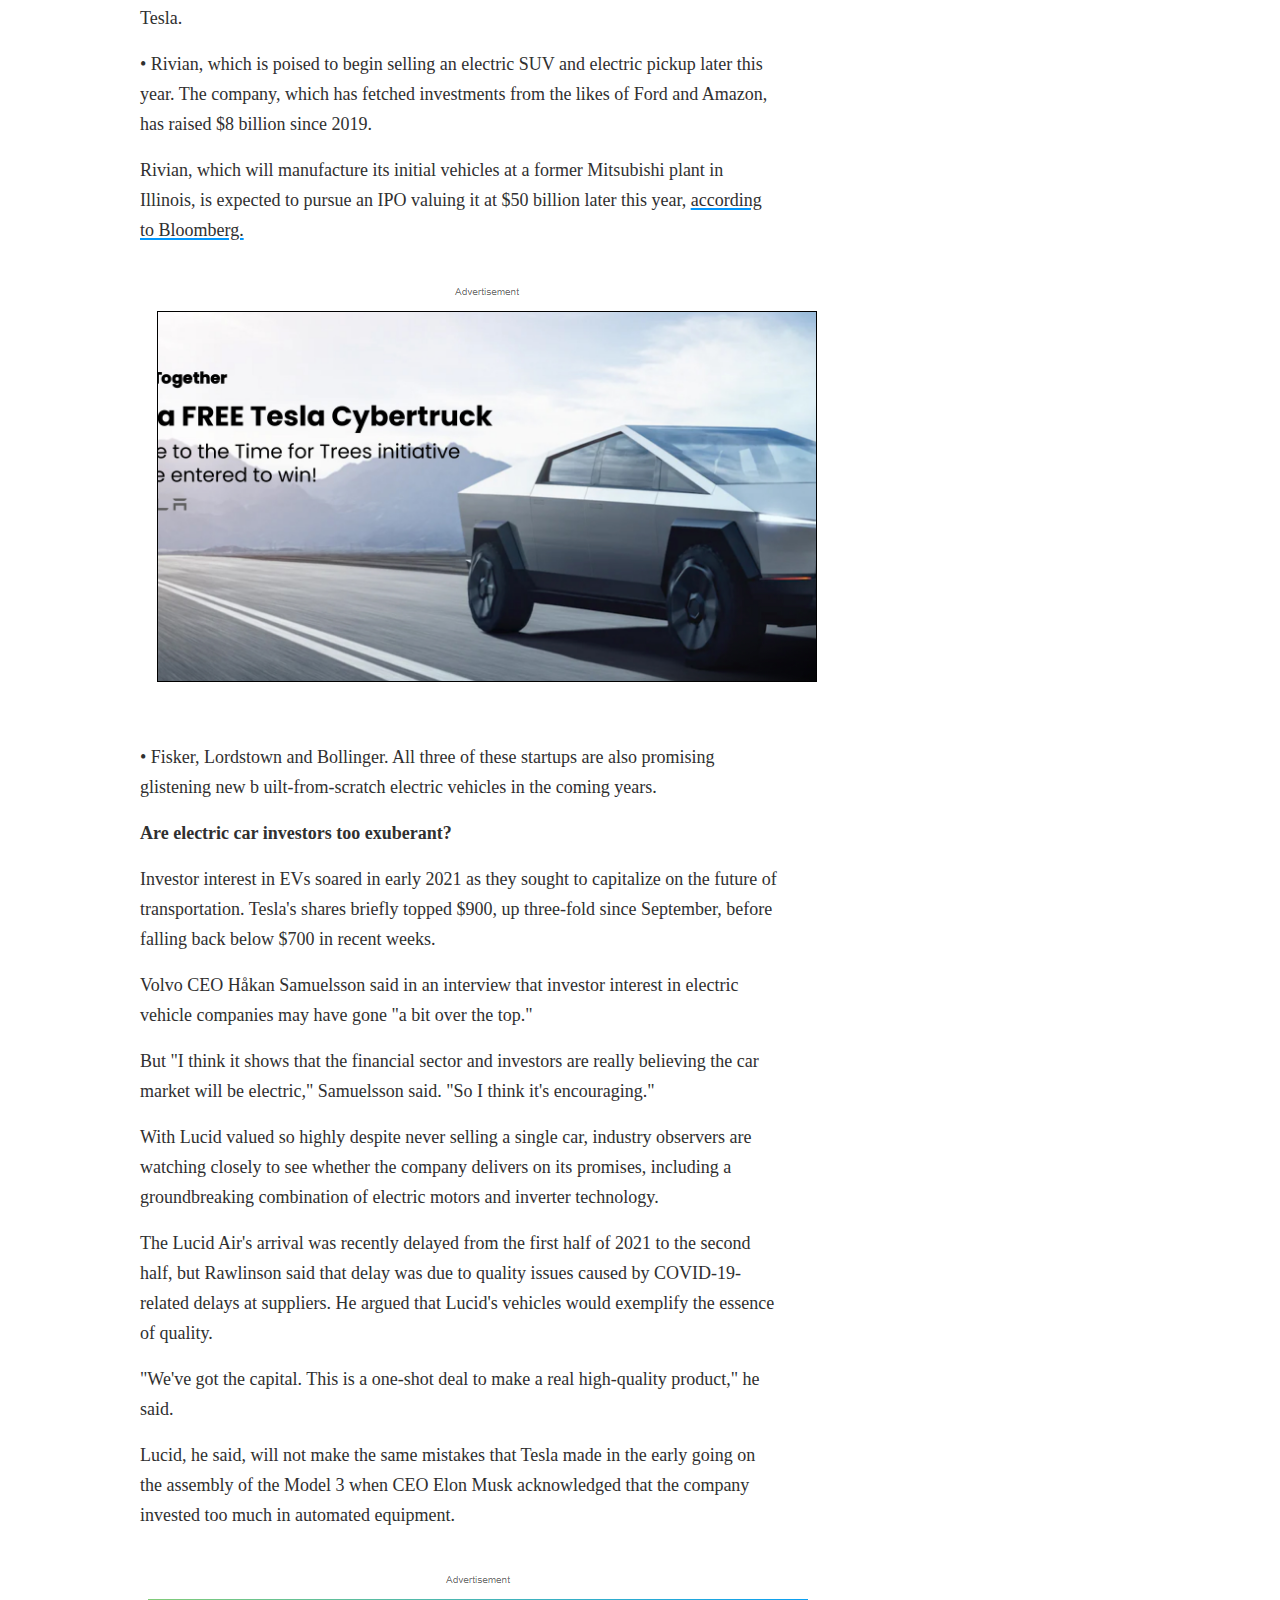
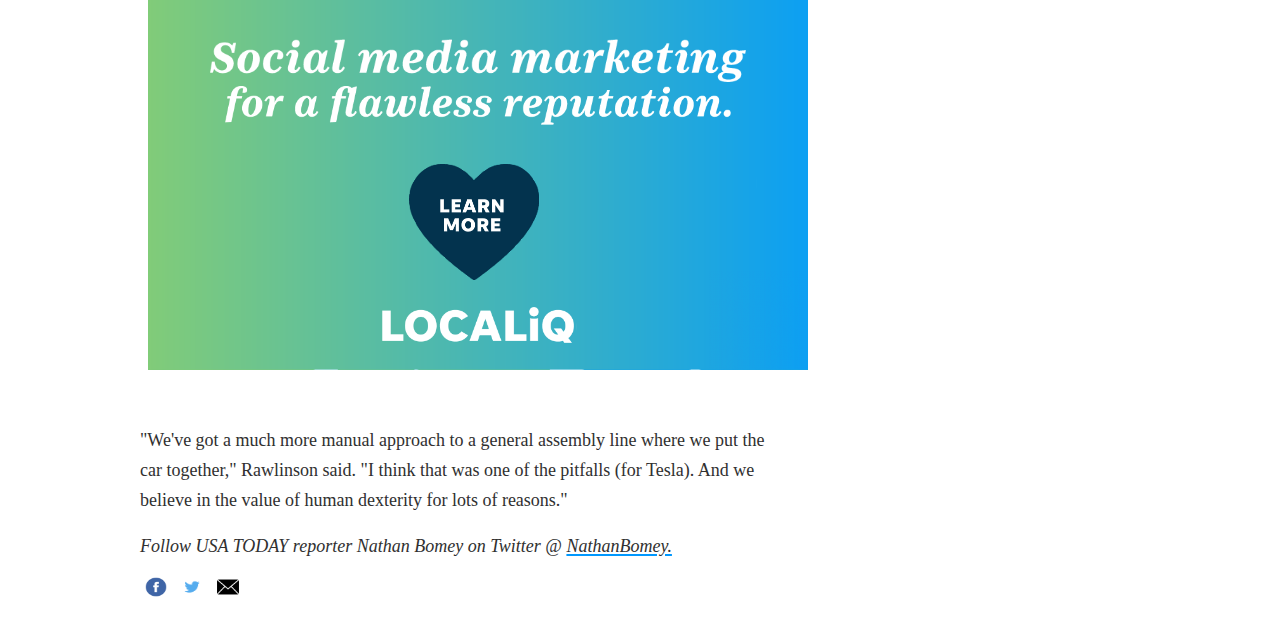
==== commit 7c270117: "Finish first new" ====
--- a/index.html
+++ b/index.html
@@ -7,15 +7,21 @@
         <title>Electric vehicles threaten engines: GM, Volvo, Jaguar ditch gas cars</title> 
         <link rel="stylesheet" href="style.css">
     </head>
-    <body> 
+    <body>   
         <div class="position">
+            <div class="adss"><img src="img/adss.png" alt="anuncio"></div>
             <ul class="ulnavba">
                 <li class="liusa"><a class="ausa"href="https://www.usatoday.com/news/"> usa today</a></li>
-                <li class="linavba"><a class="anavba"href="https://www.usatoday.com/sports/"> Get answers</a></li>
-                <li class="linavba"><a class="anavba"href="https://www.usatoday.com/entertainment/">How to sign up</a></li>
-                <li class="linavba"><a class="anavba"href="https://www.usatoday.com/life/">Top new</a></li>
-                <li class="linavba"><a class="anavba"href="https://www.usatoday.com/money/">Comming to McDonald's</a></li>
-                <li class="lisus"><a class="asus"href="https://www.usatoday.com/tech/">Suscribe Now</a></li>
+                <li class="linavba"><a class="anavba"href="https://www.usatoday.com/story/money/taxes/2021/03/07/questions-answered-stimulus-unemployment-credits-jobs/4620258001/">
+                Get answers</a></li>
+                <li class="linavba"><a class="anavba"href="https://www.usatoday.com/story/money/food/2021/02/16/ihop-pancake-day-free-pancakes-coronavirus-changes/6706550002/">
+                How to sign up</a></li>
+                <li class="linavba"><a class="anavba"href="https://www.usatoday.com/story/money/cars/2021/02/18/consumer-reports-2021-top-picks-new-cars-trucks-suvs/6763979002/">
+                Top new</a></li>
+                <li class="linavba"><a class="anavba"href="https://www.usatoday.com/story/money/restaurants/2021/02/10/mcdonalds-hi-c-drink-orange-lavaburst-fanta-coming-back/4454968001/">
+                Comming to McDonald's</a></li>
+                <li class="lisus"><a class="asus"href="https://cm.usatoday.com/specialoffer?gps-source=CPMASTHEAD&itm_campaign=2021SPRING&itm_medium=ONSITE&onSuccessRedirectURL=https%3A%2F%2Fwww.usatoday.com%2Fstory%2Fmoney%2Fcars%2F2021%2F03%2F11%2Felectric-vehicles-tesla-gm-lucid-rivian-volvo-gas-cars%2F4581584001%2F">
+                Suscribe Now</a></li>
             </ul>
             <ul class="ulnavbb">
                 <li class="linavbb"><a class="anavbb"href="https://www.usatoday.com/news/"> News</a></li>
@@ -29,12 +35,13 @@
             </ul>
         </div>
         <img src="img/an1.png" alt="anuncio1" class="anu1">
+        <div class="float">
+            <img src="img/anu2.png" alt="anuncio2" class="anu2">
+        </div>
         <p class="index">
             <a class="indexa" href="https://www.usatoday.com/money/cars/">cars</a>
         </p>
-        <div class="float">
-            <img src="img/anu2.png" alt="anuncio2" class="anu2">
-        </div>
+        
         <h1 class="title">
             Are electric vehicles poised to kill the gasoline engine car? Welcome to the 'golden age' of EVs
         </h1>
@@ -49,44 +56,58 @@
         </p>
         <div class="icon">
             <a class="imgicon" href="https://www.facebook.com/dialog/share?display=popup&app_id=215046668549694&href=https%3A%2F%2Fwww.usatoday.com%2Fstory%2Fmoney%2Fcars%2F2021%2F03%2F11%2Felectric-vehicles-tesla-gm-lucid-rivian-volvo-gas-cars%2F4581584001%2F">
-                <img src="img/facebook.png" alt="Facebook Icon" width="30" height="28">
+                <img src="img/facebook.png" alt="Facebook Icon" width="22" height="20">
             </a>
             <a class="imgicon" href="https://twitter.com/intent/tweet?url=https%3A%2F%2Fwww.usatoday.com%2Fstory%2Fmoney%2Fcars%2F2021%2F03%2F11%2Felectric-vehicles-tesla-gm-lucid-rivian-volvo-gas-cars%2F4581584001%2F&text=Are%20electric%20vehicles%20poised%20to%20kill%20the%20gasoline%20engine%20car%3F%20Welcome%20to%20the%20%27golden%20age%27%20of%20EVs&via=
         usatoday">
-                <img src="img/twitter.png" alt="Twitter Icon"width="30" height="28">
+                <img src="img/twitter.png" alt="Twitter Icon"width="24" height="22">
             </a>
             <a class="imgicon" href="mailto:?subject=Are%20electric%20vehicles%20poised%20to%20kill%20the%20gasoline%20engine%20car%3F%20Welcome%20to%20the%20'golden%20age'%20of%20EVs%20-%20from%20USA%20TODAY&amp;body=Are%20electric%20vehicles%20poised%20to%20kill%20the%20gasoline%20engine%20car%3F%20Welcome%20to%20the%20'golden%20age'%20of%20EVs%0A%0AAfter%20years%20of%20sluggish%20adoption%2C%20electric%20cars%20are%20poised%20for%20a%20surge%20in%20sales%20and%20products%20that%20could%20make%20the%20gas%20engine%20a%20thing%20of%20the%20past.%0A%0ACheck%20out%20this%20story%20on%20usatoday.com%3A%20https%3A%2F%2Fwww.usatoday.com%2Fstory%2Fmoney%2Fcars%2F2021%2F03%2F11%2Felectric-vehicles-tesla-gm-lucid-rivian-volvo-gas-cars%2F4581584001%2F">
-                <img src="img/sobre.png" alt="Mail Icon" width="30" height="28">
+                <img src="img/sobre.png" alt="Mail Icon" width="22" height="20">
             </a>
         </div>
         <div class="float2">
-            <img src="img/anu3.png" alt="anuncio2" class="anu2">
+            <img src="img/anu3.png" alt="Anuncio" class="anu2">
+        </div>
+        <div class="imgtxt">
+            <img  src="img/car ads.png" alt="Car Ad">
+        </div>
+        <div class="txtfloat">
+            <p class="anutxt">
+            Notice our new look?As you get used to things,please 
+            <a class="hl" href="https://cm.usatoday.com/site-feedback/?platform=Tangent-Desktop&url=https%3A%2F%2Fwww.usatoday.com%2Fstory%2Fmoney%2Fcars%2F2021%2F03%2F11%2Felectric-vehicles-tesla-gm-lucid-rivian-volvo-gas-cars%2F4581584001%2F&marketName=usatoday&cta=Right-Rail">
+                let us know what you think!</a>
+            </p>
         </div>
         <p class="font">
             After years of sluggish adoption, electric vehicles are poised for a sharp increase in sales,
             new products and investments that could eventually make the gasoline engine a thing of the past.
         </p>
-        
         <p class="font">
             Look no further than Wall Street, where investors are positively giddy about the prospect of established 
             automakers offeringfull lineups of electric vehicles, like General Motors,and about the chances of startups
             like Lucid Motors and Rivian that are promising groundbreaking EVs to come.
         </p> 
-       
+        <div class="float3">
+            <img src="img/anu4.png" alt="anuncio3" class="anu2">
+        </div>
         <p class="font">
             In recent weeks, GM, Volvo and Jaguar have announced commitments to phase out gas-powered vehicles 
             within the next 15, 10 and five years. Tesla's lineup has always been fully electric.
         </p>
+        
         <p class="font">
             Plus, the arrival of the Biden administration and a Senate controlled by Democrats are giving electric
             car proponents hope of a new round of tax incentives to encourage electric car buying.
         </p>
+        <img class="imgtxt" src="img/ad txt1.png" alt="Anuncio">
         <p class="font">
             <span class="black">Consumer Reports Top Picks:</span>
             <a class="hl" href="https://www.usatoday.com/story/money/cars/2021/02/18/consumer-reports-2021-top-picks-new-cars-trucks-suvs/6763979002/">
             These are the best new cars, trucks, SUVs of 2021
             </a>
         </p>
+        
         <p class="font">
             <span class="black">Want a new car?:</span>
             <a class="hl" href="https://www.usatoday.com/story/money/cars/2021/01/07/new-cars-trucks-suvs-financing-downpayment-prices/4139776001/">
@@ -105,7 +126,7 @@
             Percentage of Americans who say they will probably or definitely own an electric vehicle within the next
              5 or 10 years:
         </p> 
-            <img class="imgtxt" src="img/grafico.png"alt="Americans Graphic">
+        <img class="imgtxt" src="img/grafico.png"alt="Americans Graphic">
         <p class="font">
             To be sure, sales of EVs remain a sliver of the overall auto industry, representing only about 2% market 
             share in 2020, according to Cox Automotive, which owns 
@@ -125,7 +146,7 @@
             "We have to keep in mind these are intentions," Krebs said. "There are things that can get in the way 
             of those intentions."
         </p>
-            <img class="imgtxt" src="img/gallery.png"alt="Cars Gallery">
+        <img class="imgtxt" src="img/gallery.png"alt="Cars Gallery">
         <p class="font">
             There are still plenty of signs that the gas engine isn't going anywhere anytime soon, including 
             lingering concerns about electric vehicle battery range, cost and the availability of public car chargers.
@@ -135,7 +156,7 @@
             electric vehicle within the next 10 years, up from 34% in 2018,according to survey data provided to USA
              TODAY in advance of its broader publication by car-buying site CarGurus.
         </p>
-            <img class="imgtxt" src="img/tesla.png"alt="Tesla Car">
+        <img class="imgtxt" src="img/tesla.png"alt="Tesla Car">
         <p class="font">
             What factors will decide the pace of the EV revolution? Here's what to watch for:
         </p>
@@ -151,6 +172,7 @@
             The Tesla Model S sedan and Model X SUV can easily top $100,000. Lucid's new vehicles will also easily
              go into six-figure territory.
         </p>
+        <img class="imgtxt" src="img/ad txt2.png"alt="Ad">
         <p class="font">
             Tesla's most affordable vehicle is the Model 3 compact car. While the price has changed several times, 
             it's generally hard to get for less than $40,000.
@@ -160,6 +182,7 @@
             vehicles. The Chevrolet Bolt electric car starts at about $36,500, which is about $10,000 more than 
             similarly sized gas vehicles from mainstream brands.
         </p>
+        <img class="imgtxt" src="img/ad txt3.png"alt="Ad">
         <h2 class="font">
             Can maintenance and fuel savings make up the difference?
         </h2>
@@ -188,6 +211,7 @@
             "People that object have never driven one," he said. "Then get in, they punch it and it snaps their head 
             back."
         </p>
+        <img class="imgtxt" src="img/ad txt4.png"alt="Ad">
         <h2 class="font">
             Will there be enough electric vehicle chargers?
         </h2>
@@ -241,6 +265,7 @@
             A long-established federal tax incentive for electric vehicles is worth up to $7,500, but it can no longer
              be used to purchase vehicles made by Tesla or GM since they've surpassed their caps.
         </p>
+        <img class="imgtxt" src="img/ad txt5.png"alt="Ad">
         <p class="font">
             But multiple bills introduced by Democrats in Congress since President Joe Biden took office would raise 
             the limits, providing additional incentives that could supercharge the market for EVs.
@@ -285,6 +310,7 @@
                 according to Bloomberg.
             </a>
         </p>
+        <img class="imgtxt" src="img/ad txt6.png"alt="Ad">
         <p class="font">
             • Fisker, Lordstown and Bollinger. All three of these startups are also promising glistening new b
             uilt-from-scratch electric vehicles in the coming years.
@@ -322,6 +348,7 @@
             Lucid, he said, will not make the same mistakes that Tesla made in the early going on the assembly of the
              Model 3 when CEO Elon Musk acknowledged that the company invested too much in automated equipment.
         </p>
+        <img class="imgtxt" src="img/ad txt7.png"alt="Ad">
         <p class="font">
             "We've got a much more manual approach to a general assembly line where we put the car together," 
             Rawlinson said. "I think that was one of the pitfalls (for Tesla). And we believe in the value of human
@@ -335,16 +362,15 @@
         </p>
         <div class="icon">
             <a class="imgicon" href="https://www.facebook.com/dialog/share?display=popup&app_id=215046668549694&href=https%3A%2F%2Fwww.usatoday.com%2Fstory%2Fmoney%2Fcars%2F2021%2F03%2F11%2Felectric-vehicles-tesla-gm-lucid-rivian-volvo-gas-cars%2F4581584001%2F">
-                <img src="img/facebook.png" alt="Facebook Icon" width="30" height="28">
+                <img src="img/facebook.png" alt="Facebook Icon" width="22" height="20">
             </a>
             <a class="imgicon" href="https://twitter.com/intent/tweet?url=https%3A%2F%2Fwww.usatoday.com%2Fstory%2Fmoney%2Fcars%2F2021%2F03%2F11%2Felectric-vehicles-tesla-gm-lucid-rivian-volvo-gas-cars%2F4581584001%2F&text=Are%20electric%20vehicles%20poised%20to%20kill%20the%20gasoline%20engine%20car%3F%20Welcome%20to%20the%20%27golden%20age%27%20of%20EVs&via=
         usatoday">
-                <img src="img/twitter.png" alt="Twitter Icon"width="30" height="28">
+                <img src="img/twitter.png" alt="Twitter Icon"width="22" height="20">
             </a>
             <a class="imgicon" href="mailto:?subject=Are%20electric%20vehicles%20poised%20to%20kill%20the%20gasoline%20engine%20car%3F%20Welcome%20to%20the%20'golden%20age'%20of%20EVs%20-%20from%20USA%20TODAY&amp;body=Are%20electric%20vehicles%20poised%20to%20kill%20the%20gasoline%20engine%20car%3F%20Welcome%20to%20the%20'golden%20age'%20of%20EVs%0A%0AAfter%20years%20of%20sluggish%20adoption%2C%20electric%20cars%20are%20poised%20for%20a%20surge%20in%20sales%20and%20products%20that%20could%20make%20the%20gas%20engine%20a%20thing%20of%20the%20past.%0A%0ACheck%20out%20this%20story%20on%20usatoday.com%3A%20https%3A%2F%2Fwww.usatoday.com%2Fstory%2Fmoney%2Fcars%2F2021%2F03%2F11%2Felectric-vehicles-tesla-gm-lucid-rivian-volvo-gas-cars%2F4581584001%2F">
-                <img src="img/sobre.png" alt="Mail Icon" width="30" height="28">
-            </a>
-        </div>
-
+                <img src="img/sobre.png" alt="Mail Icon" width="22" height="20">
+            </a>
+        </div>
     </body>  
 </html>--- a/style.css
+++ b/style.css
@@ -1,104 +1,18 @@
 body{
     margin: 0px;
 }
-.anu1{
-    margin-top: 100px;
-    margin-left: 100px;
-}
-.float{
-    margin-right: 250px;
-}
-.float2{
-    margin-right: 220px;
-}
-.anu2{
-    float: right;
-}
 .font{
     font-family: Georgia, 'Times New Roman', Times, serif;
     color:#303030;
-    font-size: 23px;
-    margin: 16px 630px 16px 180px;
-    line-height: 30px;
-}
-.position{
-    position: fixed;
-    top:0;
-}
-.ulnavba{
-    list-style-type: none;
-    margin: 0px;
-    padding: 10px 100px 10px 100px;
-    background-color: white;
-}
-.linavba{
-    display: inline;
-    border-top: 7px solid #3cc37d;
-    margin: 0px 15px;
-    padding: 10px 70px 0px 0px;
-}
-.liusa{
-    display: inline;
-    margin: 0px 15px;
-    padding: 10px 70px 0px 0px;
-}
-.lisus{
-    display: inline;
-    margin: 0px 15px;
-    padding: 10px 70px 0px 0px;
-}
-.anavba{
-    font-family: Arial,sans-serif;
-    color: #303030;
-    font-size: 18px;
-    padding: 8px 8px 8px 0px;
-    font-weight: 700;
-    text-decoration: none;
-}
-.ausa{
-    font-family: Arial,sans-serif;
-    color: #303030;
-    text-transform: uppercase;
-    font-size: 18px;
-    padding: 8px 8px 8px 0px;
-    font-weight: 800;
-    text-decoration: none;
-}
-.asus{
-    font-family: Arial,sans-serif;
-    color: blue;
-    font-size: 18px;
-    padding: 8px 8px 8px 0px;
-    font-weight: 700;
-    text-decoration: none;
-}
-.ulnavbb{
-    list-style-type: none;
-    margin: 0px;
-    padding: 10px 728px 10px 100px;
-    background-color:#303030;
-}
-.linavbb{
-    display: inline;
-    padding: 0px 10px;
-    
-}
-.anavbb{
-    font-family: Arial,sans-serif;
-    color: white;
-    padding: 8px;
-    font-weight: 800;
-    text-decoration: none;
-
-}
-.anavbb:hover{
-    color:#E9E8E8;
+    font-size: 18px;
+    margin: 16px 500px 16px 140px;
+    line-height: 30px;
 }
 .index{
     font-family:Arial,sans-serif ;
     text-transform: uppercase;
-    font-size: 16px;
-    margin: 16px 630px 16px 175px;
+    font-size: 14px;
+    margin: 16px 500px 16px 140px;
     line-height: 30px;
 }
 .indexa{
@@ -108,21 +22,20 @@
     text-decoration-thickness: 3px;
     text-underline-offset: 1px;
 }
+
 .title {
     font-family: Arial,sans-serif;
     color:#303030;
-    font-size: 42px;
-    margin: 16px 630px 16px 180px;
-    font-weight: 800;
-}
-.icon{
-    margin: 16px 630px 16px 175px;
-}
+    font-size: 35px;
+    margin: 16px 500px 16px 140px;
+    font-weight: 800;
+}
+
 .info{
     font-family: Arial, sans-serif;
     color:#303030;
-    font-size: 19px;
-    margin: 16px 630px 0px 180px;
+    font-size: 16px;
+    margin: 16px 500px 0px 140px;
     line-height: 30px;
 }
 .upd{
@@ -134,41 +47,162 @@
 .info1{
     font-family: Arial, sans-serif;
     color:#626262;
-    font-size: 15px;
-    margin: 0px 630px 0px 180px;
+    font-size: 12px;
+    margin: 0px 500px 0px 140px;
     line-height: 30px;
 }
 .black {
     color:#303030;
     font-weight: 800;
 }
-.uper {
-    font-family: Georgia, 'Times New Roman', Times, serif;
-    text-transform: uppercase;
-}
-.italic{
-    font-family: Georgia, 'Times New Roman', Times, serif;
-    font-style: italic;
-    color:#303030;
-    font-size: 22px;
-    margin: 16px 630px 16px 175px;
-    line-height: 30px;
-    
+
+.icon{
+    margin: 16px 500px 16px 140px;
+}
+.imgicon{
+    margin:0px 5px;
+    text-decoration: none;
 }
 .hl{
     color: #303030;
     text-decoration:underline;
     text-decoration-color: #0098fe;
-    text-decoration-thickness: 3px;
-    text-underline-offset: 1px;
+    text-decoration-thickness: 2px;
+    text-underline-offset: 2px;
 }
 .hl:hover{
     color:black;
 }
+
+
+.float{
+    margin-right: 100px;
+}
+.float2{
+    margin-right: 100px;
+}
+.anu2{
+    float: right;
+}
 .imgtxt{
-    margin: 16px 630px 16px 175px;
-}
-.imgicon{
-    margin:0px 10px;
-    text-decoration: none;
+    margin: 16px 500px 16px 140px;
+}
+.adss{
+    padding-left:100px ;
+    background-color: rgb(240,60,75);
+}
+.anu1{
+    margin-top: 100px;
+    margin-left: 100px;
+}
+.txtfloat{
+    margin-right: 100px;
+}
+.anutxt{
+    font-family: Georgia, 'Times New Roman', Times, serif;
+    color:#303030;
+    font-size: 14px;
+    font-style: italic;
+    font-weight: 700;
+    width: 300px;
+    padding: 14px 16px 16px;
+    margin: 15px 0 36px;
+    border: 6px solid #0098fe;
+    float: right;
+    line-height: 20px;
+}
+.float3{
+    margin-right: 150px;
+}
+
+
+
+.position{
+    position: fixed;
+    top:0;
+}
+.ulnavba{
+    list-style-type: none;
+    margin: 0px;
+    padding: 10px 50px 10px 50px;
+    background-color: white;
+}
+.linavba{
+    display: inline;
+    border-top: 6px solid #3cc37d;
+    margin: 0px 15px;
+    padding: 10px 40px 0px 0px;
+}
+.liusa{
+    display: inline;
+    margin: 0px 15px;
+    padding: 10px 70px 0px 0px;
+}
+.lisus{
+    display: inline;
+    margin: 0px 15px;
+    padding: 10px 70px 0px 0px;
+}
+.anavba{
+    font-family: Arial,sans-serif;
+    color: #303030;
+    font-size: 16px;
+    padding: 8px 8px 8px 0px;
+    font-weight: 700;
+    text-decoration: none;
+}
+.ausa{
+    font-family: Arial,sans-serif;
+    color: #303030;
+    text-transform: uppercase;
+    font-size: 18px;
+    padding: 8px 8px 8px 0px;
+    font-weight: 800;
+    text-decoration: none;
+}
+.asus{
+    font-family: Arial,sans-serif;
+    color: blue;
+    font-size: 18px;
+    padding: 8px 8px 8px 0px;
+    font-weight: 700;
+    text-decoration: none;
+}
+.ulnavbb{
+    list-style-type: none;
+    margin: 0px;
+    padding: 4px 300px 4px 80px;
+    background-color:#303030;
+}
+.linavbb{
+    display: inline;
+    padding: 0px 5px;    
+}
+.anavbb{
+    font-family: Arial,sans-serif;
+    font-size: 14px;
+    color: white;
+    padding: 8px;
+    font-weight: 700;
+    text-decoration: none;
+
+}
+.anavbb:hover{
+    color:#E9E8E8;
+}
+
+
+.uper {
+    font-family: Georgia, 'Times New Roman', Times, serif;
+    text-transform: uppercase;
+}
+
+
+.italic{
+    font-family: Georgia, 'Times New Roman', Times, serif;
+    font-style: italic;
+    color:#303030;
+    font-size: 18px;
+    margin: 16px 500px 16px 140px;
+    line-height: 30px;    
 }